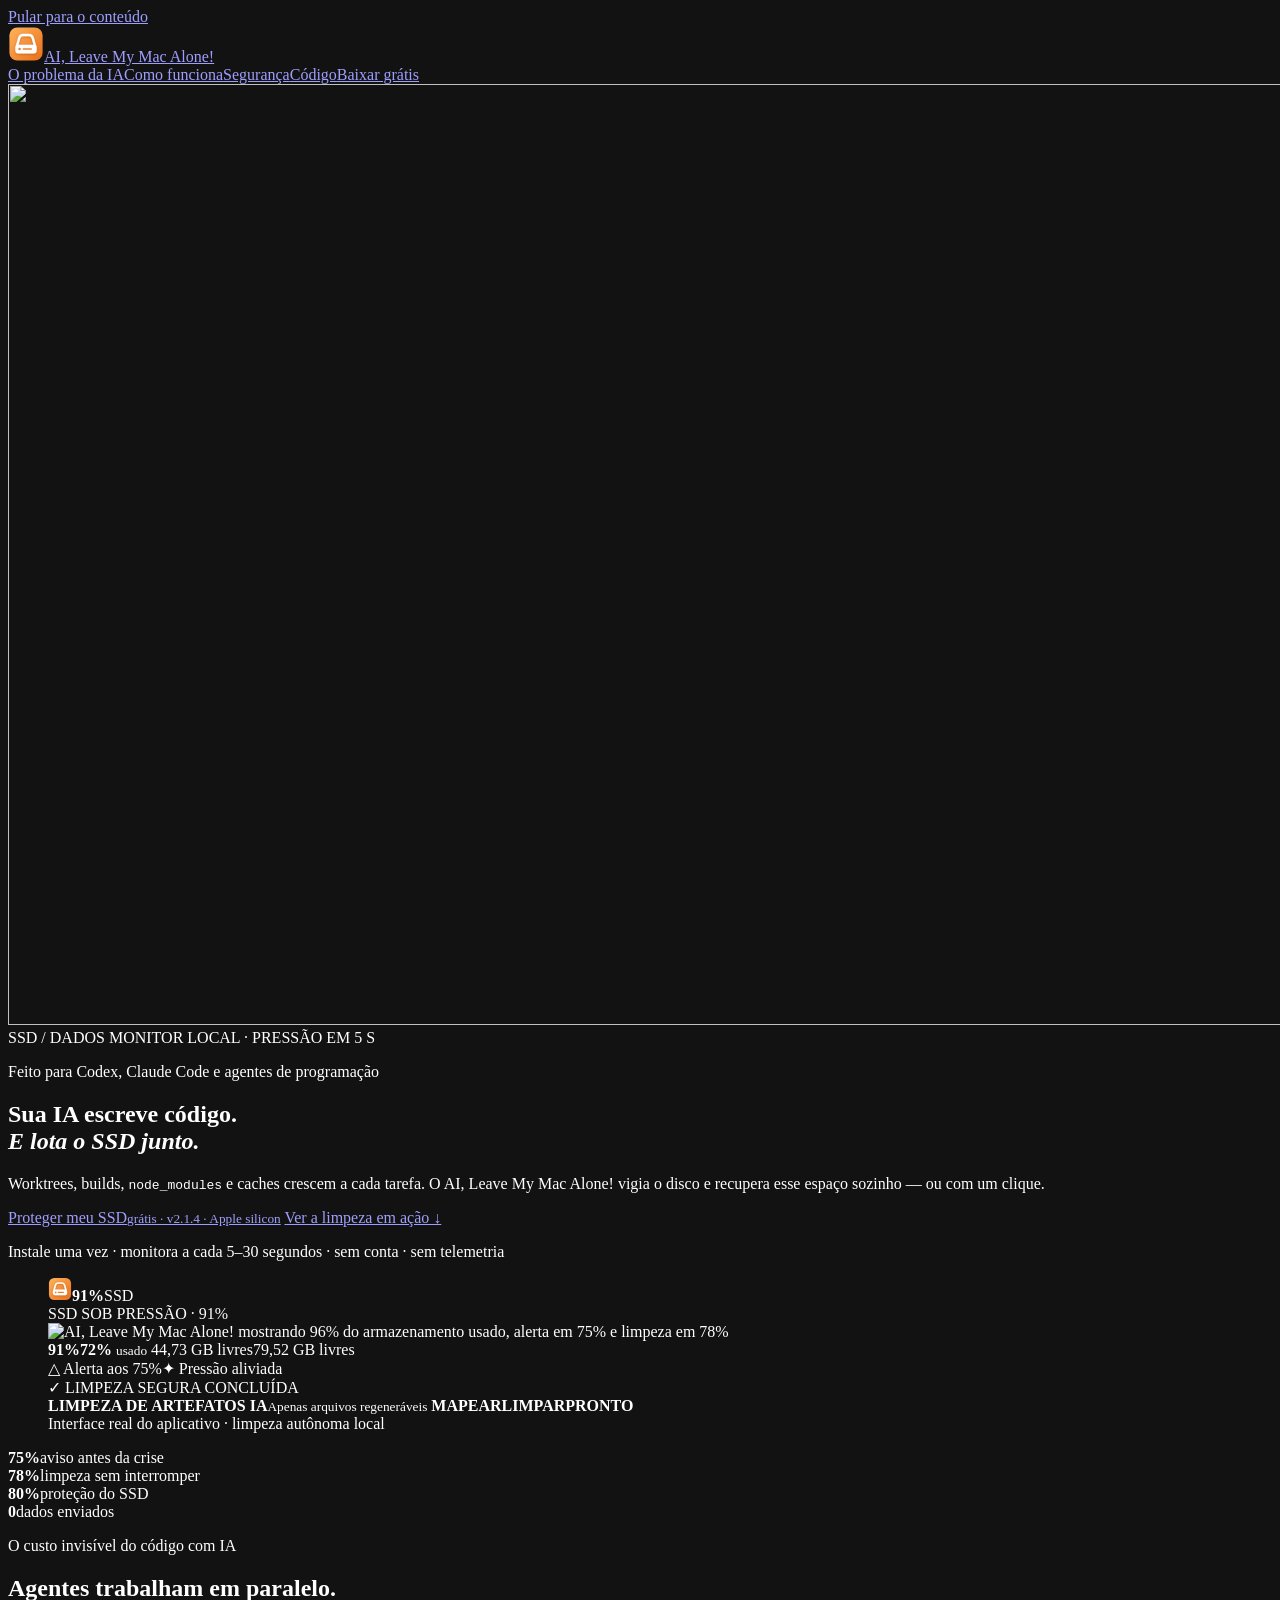
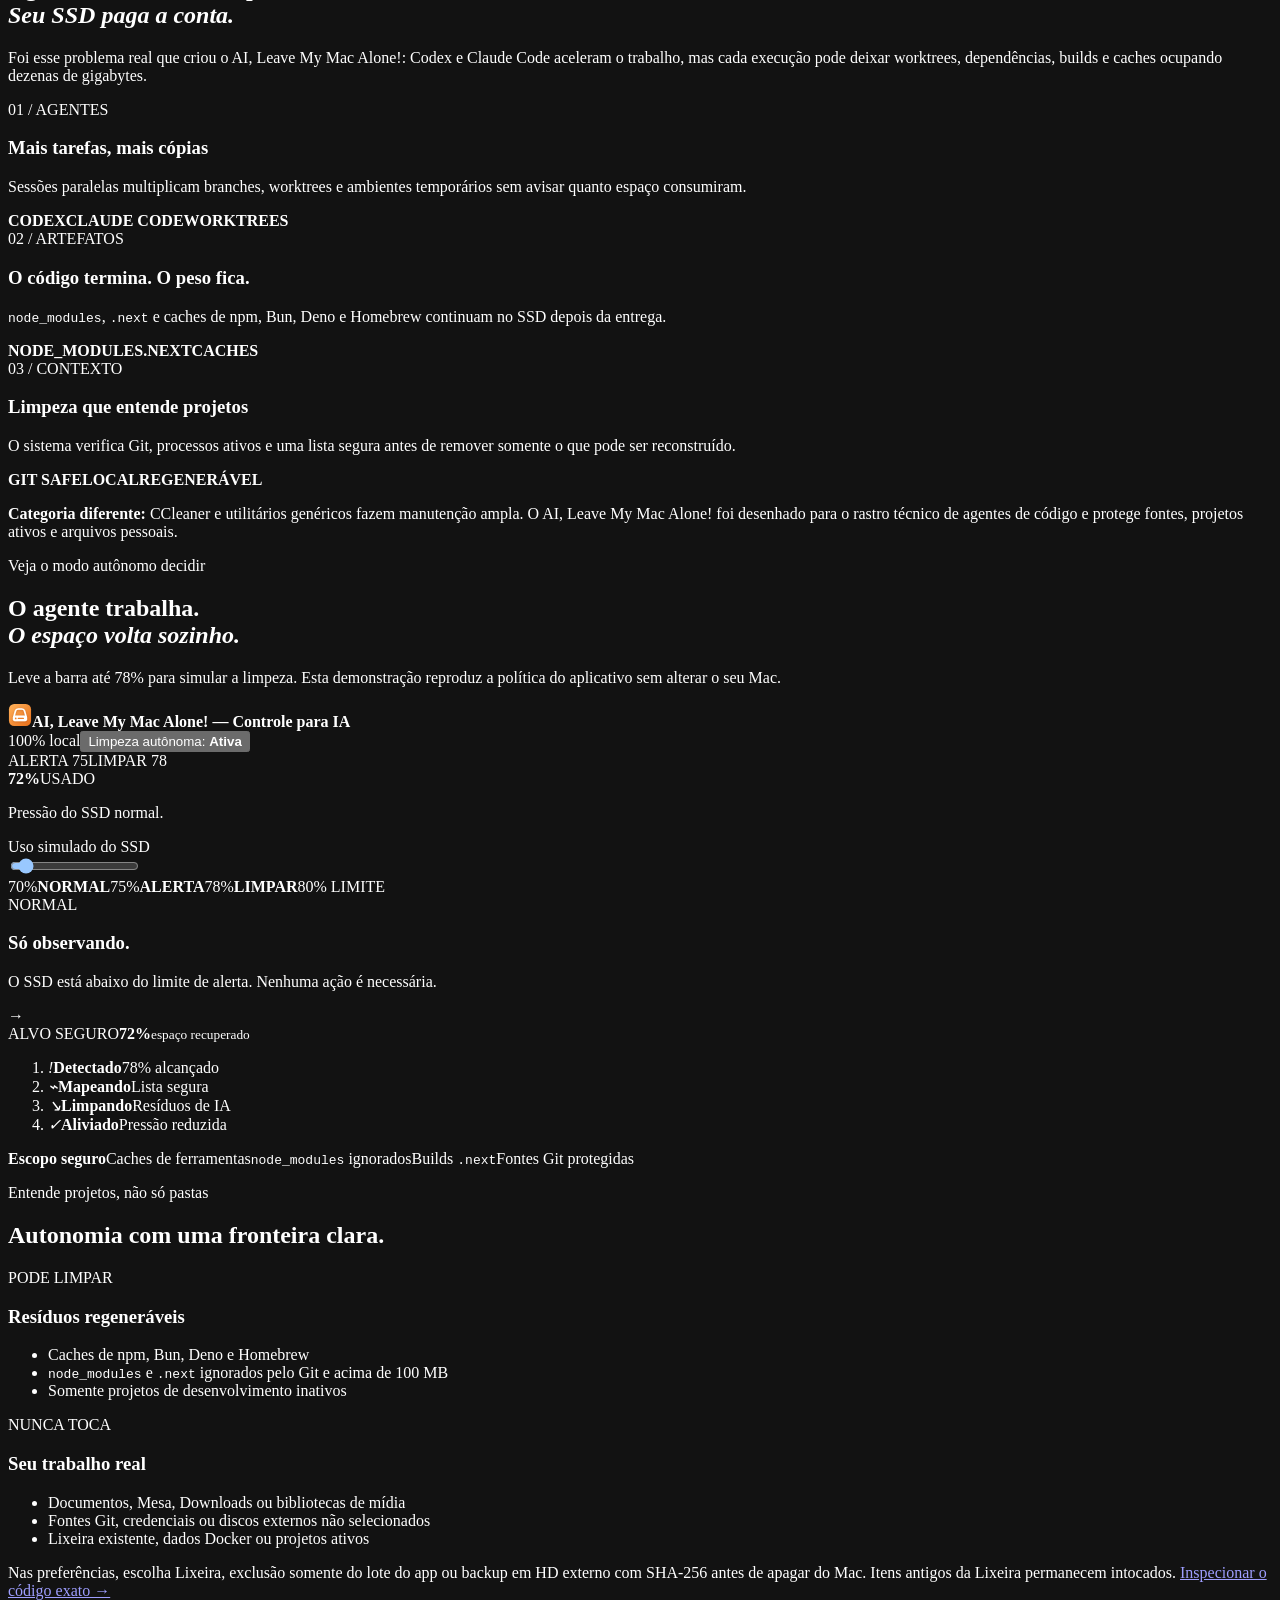
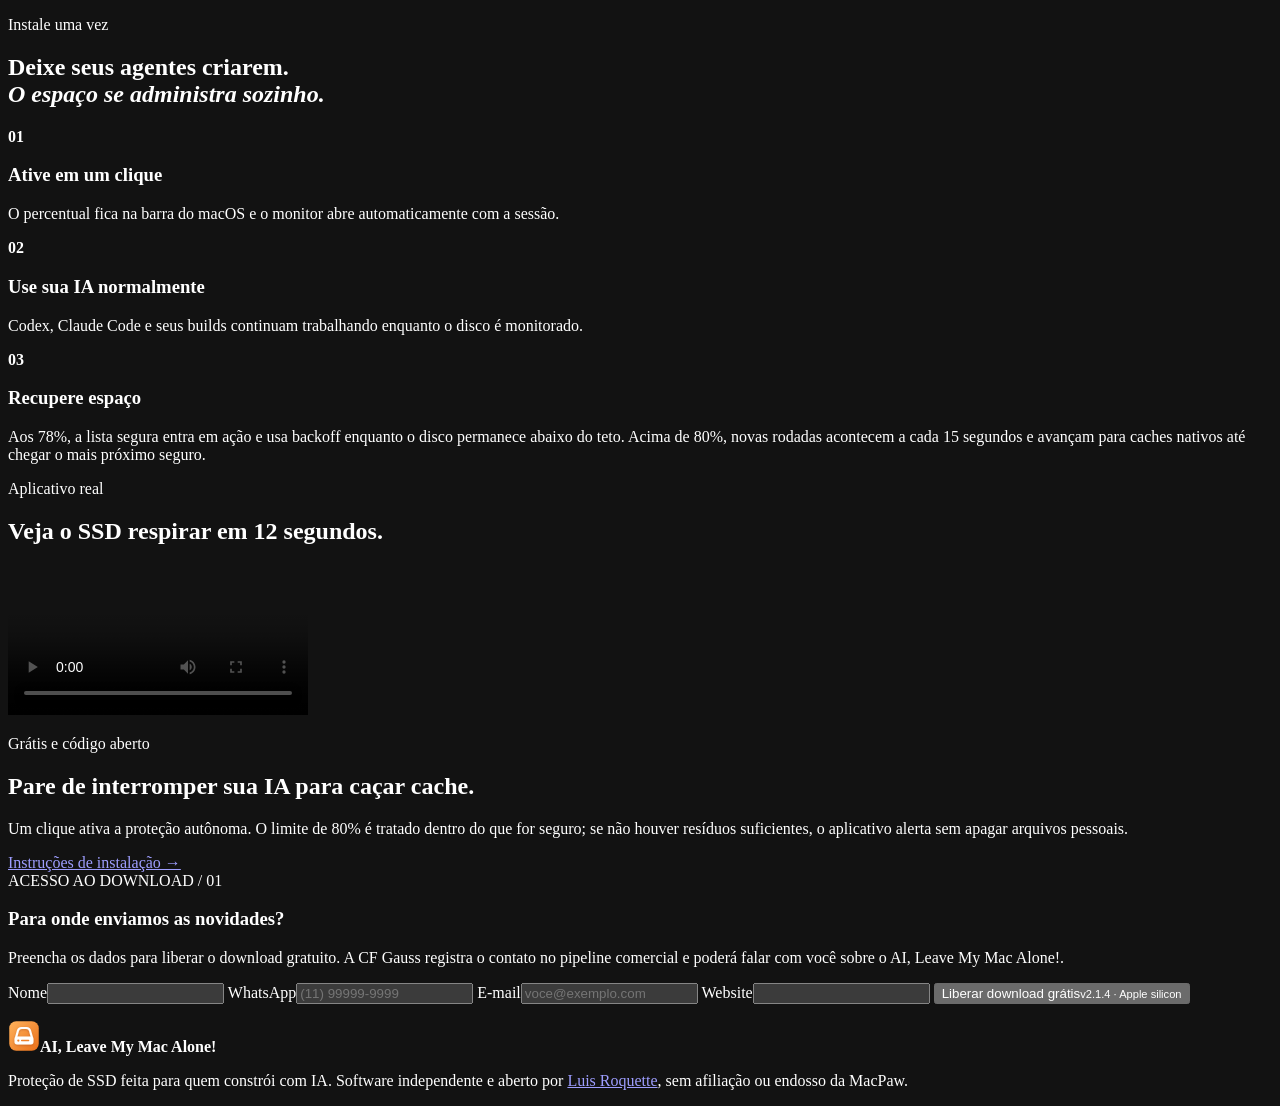
==== docs/index.html @ 2bb49360 "fix: close the storage target loop" ====
<!doctype html>
<html lang="pt-BR">
<head>
  <meta charset="utf-8">
  <meta name="viewport" content="width=device-width,initial-scale=1">
  <meta name="theme-color" content="#171411">
  <meta name="color-scheme" content="dark">
  <meta name="description" content="Proteção autônoma de SSD para quem usa Codex, Claude Code e agentes de programação. Limpa com segurança worktrees, builds e caches regeneráveis.">
  <meta property="og:type" content="website">
  <meta property="og:title" content="AI, Leave My Mac Alone! — Proteção de SSD para quem cria com IA">
  <meta property="og:description" content="Codex e Claude Code produzem código — e muitos GB de builds, worktrees e caches. O AI, Leave My Mac Alone! recupera esse espaço sozinho.">
  <meta property="og:image" content="https://luisroquette-labs.github.io/ai-leave-my-mac-alone/img/og-card.png">
  <meta property="og:url" content="https://luisroquette-labs.github.io/ai-leave-my-mac-alone/">
  <meta name="twitter:card" content="summary_large_image">
  <link rel="canonical" href="https://luisroquette-labs.github.io/ai-leave-my-mac-alone/">
  <link rel="icon" href="img/app-icon.svg" type="image/svg+xml">
  <link rel="preload" href="img/storage-hero.webp" as="image" type="image/webp" fetchpriority="high">
  <link rel="stylesheet" href="styles.css">
  <link rel="stylesheet" href="polish.css">
  <title>AI, Leave My Mac Alone! — Proteção de SSD para quem cria com IA</title>
  <script type="application/ld+json">
  {"@context":"https://schema.org","@type":"SoftwareApplication","name":"AI, Leave My Mac Alone!","operatingSystem":"macOS 14 ou posterior em Apple silicon","applicationCategory":"UtilitiesApplication","softwareVersion":"2.1.4","description":"Proteção autônoma de SSD para utilizadores de Codex, Claude Code e agentes de programação. Limpa artefatos regeneráveis com segurança.","downloadUrl":"https://luisroquette-labs.github.io/ai-leave-my-mac-alone/#download","license":"https://opensource.org/license/mit","offers":{"@type":"Offer","price":"0","priceCurrency":"USD"},"author":{"@type":"Person","name":"Luis Roquette","url":"https://github.com/luisroquette"}}
  </script>
</head>
<body>
  <div class="page-progress" aria-hidden="true"><i data-page-progress></i></div>
  <a class="skip-link" href="#main">Pular para o conteúdo</a>
  <header class="nav" data-nav>
    <a class="brand" href="#top"><img src="img/app-icon.svg" alt="" width="36" height="36"><span>AI, Leave My Mac Alone!</span></a>
    <nav aria-label="Navegação principal"><a href="#ai-workflow">O problema da IA</a><a href="#proof">Como funciona</a><a href="#safety">Segurança</a><a href="https://github.com/luisroquette-labs/ai-leave-my-mac-alone">Código</a><a class="nav-cta" href="#download" data-download-cta>Baixar grátis</a></nav>
  </header>

  <main id="main">
    <section class="hero" id="top">
      <img class="hero-art" src="img/storage-hero.webp" alt="" width="1672" height="941" fetchpriority="high" decoding="async">
      <span class="hero-coordinate coordinate-top" aria-hidden="true">SSD / DADOS</span>
      <span class="hero-coordinate coordinate-side" aria-hidden="true">MONITOR LOCAL · PRESSÃO EM 5 S</span>
      <div class="hero-copy reveal">
        <p class="eyebrow"><i></i> Feito para Codex, Claude Code e agentes de programação</p>
        <h1>Sua IA escreve código.<br><em>E lota o SSD junto.</em></h1>
        <p class="lede">Worktrees, builds, <code>node_modules</code> e caches crescem a cada tarefa. O AI, Leave My Mac Alone! vigia o disco e recupera esse espaço sozinho — ou com um clique.</p>
        <div class="actions">
          <a class="button primary" href="#download" data-download-cta><span>Proteger meu SSD</span><small>grátis · v2.1.4 · Apple silicon</small></a>
          <a class="button secondary" href="#demo">Ver a limpeza em ação ↓</a>
        </div>
        <p class="micro">Instale uma vez · monitora a cada 5–30 segundos · sem conta · sem telemetria</p>
      </div>
      <figure class="app-shot reveal">
        <div class="menu-chip" aria-hidden="true"><img src="img/app-icon.svg" alt="" width="24" height="24"><strong>91%</strong><span>SSD</span><i></i></div>
        <span class="shot-label">SSD SOB PRESSÃO · 91%</span>
        <div class="app-visual">
          <img src="img/app-popover-current.png" alt="AI, Leave My Mac Alone! mostrando 96% do armazenamento usado, alerta em 75% e limpeza em 78%" width="400" height="412" fetchpriority="high" decoding="async">
          <div class="cleaning-animation" aria-hidden="true">
            <span class="cleaning-beam"></span>
            <div class="storage-relief">
              <div class="relief-head">
                <strong class="relief-percent"><span>91%</span><span>72%</span></strong>
                <small>usado</small>
                <span class="relief-free"><span>44,73 GB livres</span><span>79,52 GB livres</span></span>
              </div>
              <div class="relief-track"><i></i></div>
              <div class="relief-signals"><span>△ Alerta aos 75%</span><span>✦ Pressão aliviada</span></div>
            </div>
            <span class="cleaning-target target-cache"></span>
            <span class="cleaning-target target-build"></span>
            <div class="cleaning-debris"><i></i><i></i><i></i><i></i><i></i><i></i></div>
            <div class="cleaning-complete">✓ <span>LIMPEZA SEGURA CONCLUÍDA</span></div>
            <div class="cleaning-status">
              <i></i>
              <span class="cleaning-copy"><b>LIMPEZA DE ARTEFATOS IA</b><small>Apenas arquivos regeneráveis</small></span>
              <strong class="cleaning-phase"><span>MAPEAR</span><span>LIMPAR</span><span>PRONTO</span></strong>
            </div>
          </div>
        </div>
        <figcaption>Interface real do aplicativo · limpeza autônoma local</figcaption>
      </figure>
    </section>

    <section class="metrics" aria-label="Limites do produto">
      <div data-code="01 / ALERTA"><strong>75%</strong><span>aviso antes da crise</span></div>
      <div data-code="02 / AUTÔNOMO"><strong>78%</strong><span>limpeza sem interromper</span></div>
      <div data-code="03 / LIMITE"><strong>80%</strong><span>proteção do SSD</span></div>
      <div data-code="04 / PRIVACIDADE"><strong>0</strong><span>dados enviados</span></div>
    </section>

    <section class="section ai-problem" id="ai-workflow">
      <div class="section-heading">
        <p class="eyebrow">O custo invisível do código com IA</p>
        <h2>Agentes trabalham em paralelo.<br><em>Seu SSD paga a conta.</em></h2>
        <p>Foi esse problema real que criou o AI, Leave My Mac Alone!: Codex e Claude Code aceleram o trabalho, mas cada execução pode deixar worktrees, dependências, builds e caches ocupando dezenas de gigabytes.</p>
      </div>
      <div class="agent-ledger" aria-label="Resíduos comuns de agentes de programação">
        <article><span>01 / AGENTES</span><h3>Mais tarefas, mais cópias</h3><p>Sessões paralelas multiplicam branches, worktrees e ambientes temporários sem avisar quanto espaço consumiram.</p><div class="agent-trace"><b>CODEX</b><b>CLAUDE CODE</b><b>WORKTREES</b></div></article>
        <article><span>02 / ARTEFATOS</span><h3>O código termina. O peso fica.</h3><p><code>node_modules</code>, <code>.next</code> e caches de npm, Bun, Deno e Homebrew continuam no SSD depois da entrega.</p><div class="agent-trace"><b>NODE_MODULES</b><b>.NEXT</b><b>CACHES</b></div></article>
        <article><span>03 / CONTEXTO</span><h3>Limpeza que entende projetos</h3><p>O sistema verifica Git, processos ativos e uma lista segura antes de remover somente o que pode ser reconstruído.</p><div class="agent-trace safe"><b>GIT SAFE</b><b>LOCAL</b><b>REGENERÁVEL</b></div></article>
      </div>
      <p class="generic-contrast"><strong>Categoria diferente:</strong> CCleaner e utilitários genéricos fazem manutenção ampla. O AI, Leave My Mac Alone! foi desenhado para o rastro técnico de agentes de código e protege fontes, projetos ativos e arquivos pessoais.</p>
    </section>

    <section class="section pressure" id="proof" data-pressure>
      <div class="section-heading">
        <p class="eyebrow">Veja o modo autônomo decidir</p>
        <h2>O agente trabalha.<br><em>O espaço volta sozinho.</em></h2>
        <p>Leve a barra até 78% para simular a limpeza. Esta demonstração reproduz a política do aplicativo sem alterar o seu Mac.</p>
      </div>
      <div class="storage-console" data-storage-console>
        <header class="console-bar">
          <span class="window-dots" aria-hidden="true"><i></i><i></i><i></i></span>
          <strong><img src="img/app-icon.svg" alt="" width="24" height="24">AI, Leave My Mac Alone! <span>— Controle para IA</span></strong>
          <div class="console-status"><span><i></i>100% local</span><button type="button" data-auto-clean aria-pressed="true">Limpeza autônoma: <b data-auto-label>Ativa</b></button></div>
        </header>
        <div class="console-grid">
          <aside class="pressure-readout">
            <div class="gauge-shell"><span class="gauge-label gauge-label-top">ALERTA 75</span><span class="gauge-label gauge-label-bottom">LIMPAR 78</span><div class="gauge"><div class="gauge-value"><strong data-percent>72%</strong><span>USADO</span></div></div></div>
            <p data-gauge-status>Pressão do SSD normal.</p>
          </aside>
          <div class="pressure-controls">
            <label for="storage">Uso simulado do SSD</label>
            <div class="threshold-control"><span class="threshold-track" aria-hidden="true"><i></i><i></i><i></i></span><input id="storage" type="range" min="70" max="99" step="0.1" value="72" aria-describedby="decision-copy"></div>
            <div class="ticks"><span>70%<b>NORMAL</b></span><span>75%<b>ALERTA</b></span><span>78%<b>LIMPAR</b></span><span>80% LIMITE</span></div>
            <div class="decision-flow">
              <div class="decision" aria-live="polite"><span data-state>NORMAL</span><h3 data-title>Só observando.</h3><p id="decision-copy" data-copy>O SSD está abaixo do limite de alerta. Nenhuma ação é necessária.</p></div>
              <span class="flow-arrow" aria-hidden="true">→</span>
              <div class="target-state"><span>ALVO SEGURO</span><strong>72%</strong><small>espaço recuperado</small></div>
            </div>
          </div>
        </div>
        <ol class="cleanup-timeline" aria-label="Progresso da limpeza">
          <li><i>!</i><strong>Detectado</strong><span>78% alcançado</span></li>
          <li><i>⌁</i><strong>Mapeando</strong><span>Lista segura</span></li>
          <li><i>↘</i><strong>Limpando</strong><span>Resíduos de IA</span></li>
          <li><i>✓</i><strong>Aliviado</strong><span>Pressão reduzida</span></li>
        </ol>
        <footer class="audit-strip"><strong>Escopo seguro</strong><span>Caches de ferramentas</span><span><code>node_modules</code> ignorados</span><span>Builds <code>.next</code></span><span>Fontes Git protegidas</span></footer>
      </div>
    </section>

    <section class="section safety" id="safety">
      <div class="section-heading"><p class="eyebrow">Entende projetos, não só pastas</p><h2>Autonomia com uma fronteira clara.</h2></div>
      <div class="safety-grid">
        <article class="may"><span>PODE LIMPAR</span><h3>Resíduos regeneráveis</h3><ul><li>Caches de npm, Bun, Deno e Homebrew</li><li><code>node_modules</code> e <code>.next</code> ignorados pelo Git e acima de 100 MB</li><li>Somente projetos de desenvolvimento inativos</li></ul></article>
        <article class="never"><span>NUNCA TOCA</span><h3>Seu trabalho real</h3><ul><li>Documentos, Mesa, Downloads ou bibliotecas de mídia</li><li>Fontes Git, credenciais ou discos externos não selecionados</li><li>Lixeira existente, dados Docker ou projetos ativos</li></ul></article>
      </div>
      <p class="safety-note">Nas preferências, escolha Lixeira, exclusão somente do lote do app ou backup em HD externo com SHA-256 antes de apagar do Mac. Itens antigos da Lixeira permanecem intocados. <a href="https://github.com/luisroquette-labs/ai-leave-my-mac-alone/blob/main/Sources/CleanMyMac/SafeCleaner.swift">Inspecionar o código exato →</a></p>
    </section>

    <section class="section steps">
      <div class="section-heading"><p class="eyebrow">Instale uma vez</p><h2>Deixe seus agentes criarem.<br><em>O espaço se administra sozinho.</em></h2></div>
        <div class="step-grid"><article><b>01</b><h3>Ative em um clique</h3><p>O percentual fica na barra do macOS e o monitor abre automaticamente com a sessão.</p></article><article><b>02</b><h3>Use sua IA normalmente</h3><p>Codex, Claude Code e seus builds continuam trabalhando enquanto o disco é monitorado.</p></article><article><b>03</b><h3>Recupere espaço</h3><p>Aos 78%, a lista segura entra em ação e usa backoff enquanto o disco permanece abaixo do teto. Acima de 80%, novas rodadas acontecem a cada 15 segundos e avançam para caches nativos até chegar o mais próximo seguro.</p></article></div>
    </section>

    <section class="section demo" id="demo">
      <div class="section-heading"><p class="eyebrow">Aplicativo real</p><h2>Veja o SSD respirar em 12 segundos.</h2></div>
      <video controls playsinline preload="metadata" poster="img/app-popover-current.png"><source src="video/clean-my-mac-demo.mp4" type="video/mp4">Seu navegador não reproduz este vídeo.</video>
    </section>

    <section class="section install" id="download">
      <div><p class="eyebrow">Grátis e código aberto</p><h2>Pare de interromper sua IA para caçar cache.</h2><p>Um clique ativa a proteção autônoma. O limite de 80% é tratado dentro do que for seguro; se não houver resíduos suficientes, o aplicativo alerta sem apagar arquivos pessoais.</p><a class="install-help" href="https://github.com/luisroquette-labs/ai-leave-my-mac-alone#install">Instruções de instalação →</a></div>
      <div class="download-gate">
        <div data-lead-form-wrap>
          <span class="gate-code">ACESSO AO DOWNLOAD / 01</span>
          <h3>Para onde enviamos as novidades?</h3>
          <p id="lead-privacy">Preencha os dados para liberar o download gratuito. A CF Gauss registra o contato no pipeline comercial e poderá falar com você sobre o AI, Leave My Mac Alone!.</p>
          <form data-lead-form aria-describedby="lead-privacy">
            <label>Nome<input name="name" autocomplete="name" minlength="2" maxlength="80" required></label>
            <label>WhatsApp<input name="whatsapp" type="tel" inputmode="tel" autocomplete="tel" minlength="10" maxlength="20" placeholder="(11) 99999-9999" required></label>
            <label>E-mail<input name="email" type="email" autocomplete="email" maxlength="120" placeholder="voce@exemplo.com" required></label>
            <label class="lead-honeypot" aria-hidden="true">Website<input name="website" tabindex="-1" autocomplete="off"></label>
            <button class="button primary" type="submit"><span>Liberar download grátis</span><small>v2.1.4 · Apple silicon</small></button>
            <p class="form-status" data-form-status role="status" aria-live="polite"></p>
          </form>
        </div>
        <div class="download-ready" data-download-ready hidden tabindex="-1">
          <span class="gate-code">ACESSO LIBERADO / 02</span>
          <h3>Seu download está pronto.</h3>
          <p>Seu contato foi registrado. O arquivo ZIP contém o aplicativo para macOS.</p>
          <a class="button primary" data-download-link href="#"><span>Baixar AI, Leave My Mac Alone!</span><small>Grátis · v2.1.4</small></a>
        </div>
      </div>
    </section>
  </main>

  <footer><div><img src="img/app-icon.svg" alt="" width="32" height="32"><strong>AI, Leave My Mac Alone!</strong></div><p>Proteção de SSD feita para quem constrói com IA. Software independente e aberto por <a href="https://github.com/luisroquette">Luis Roquette</a>, sem afiliação ou endosso da MacPaw.</p></footer>
  <script type="module" src="script.js"></script>
</body>
</html>
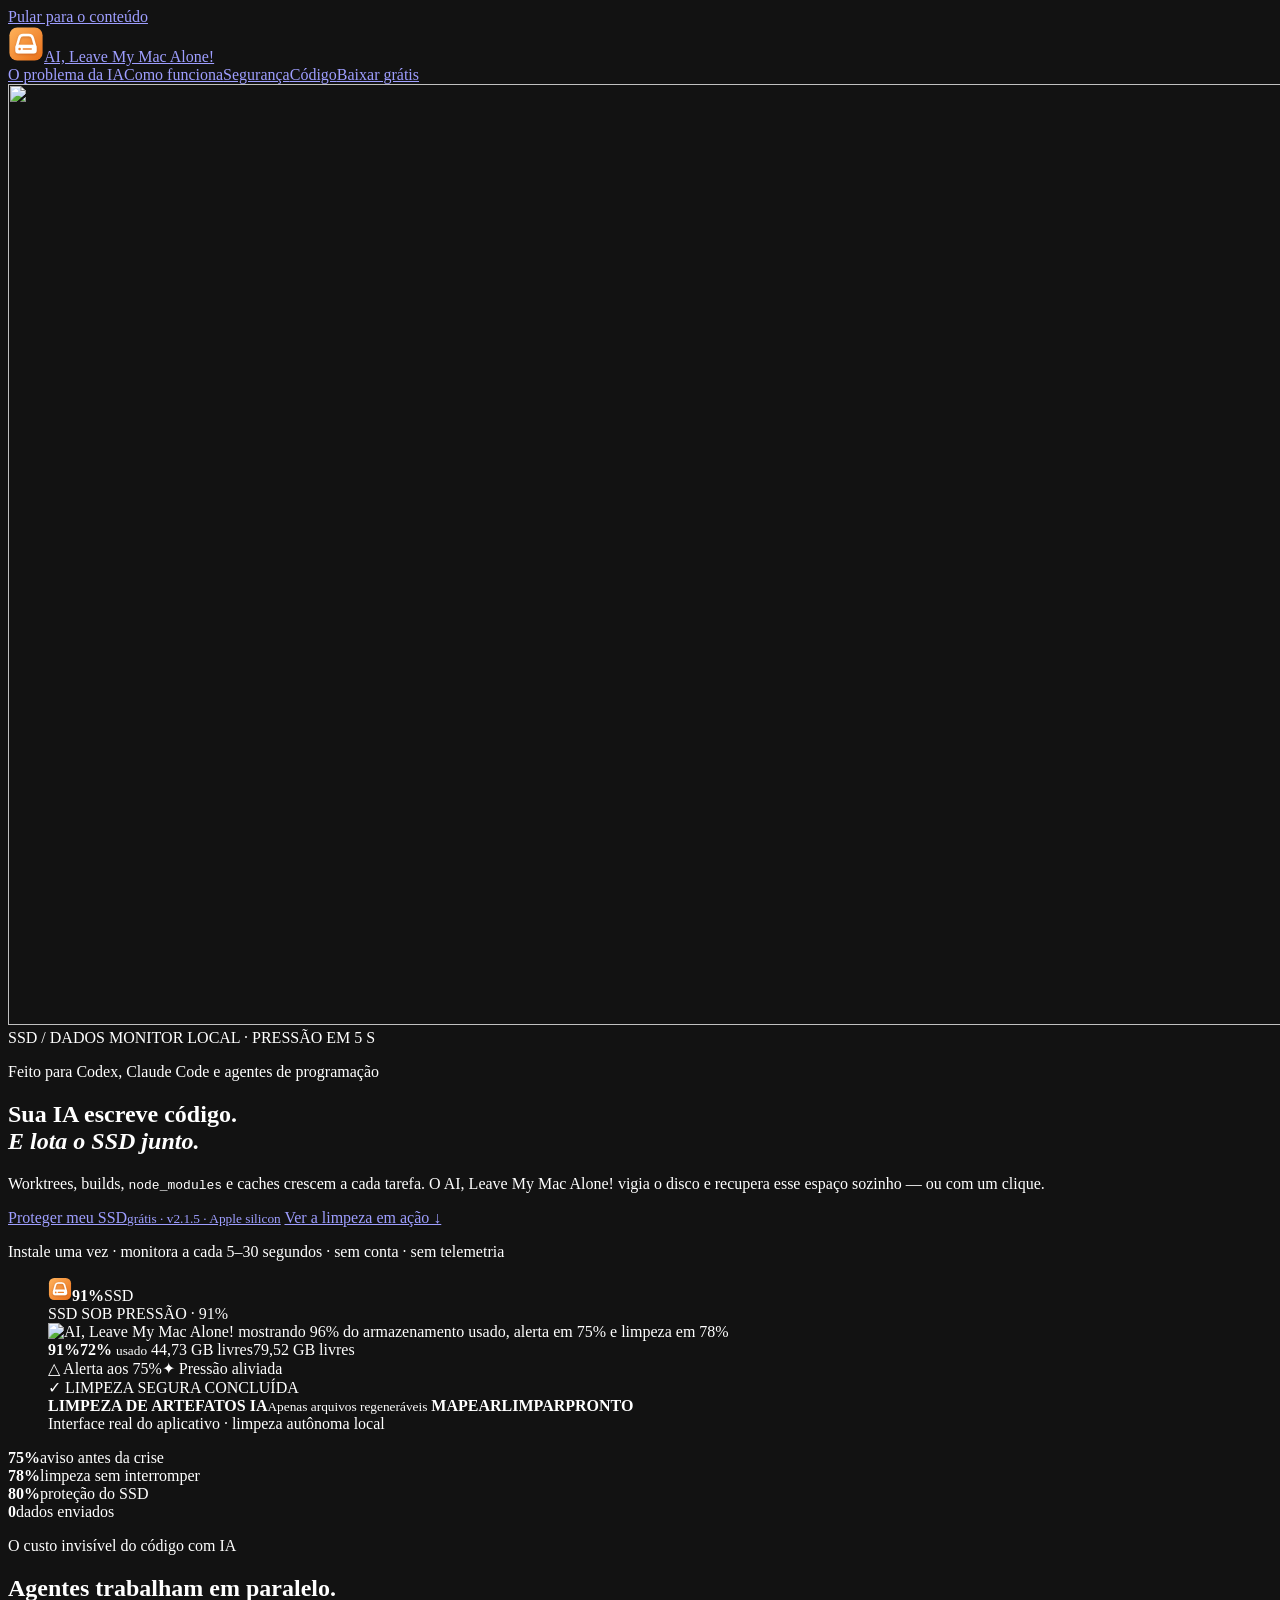
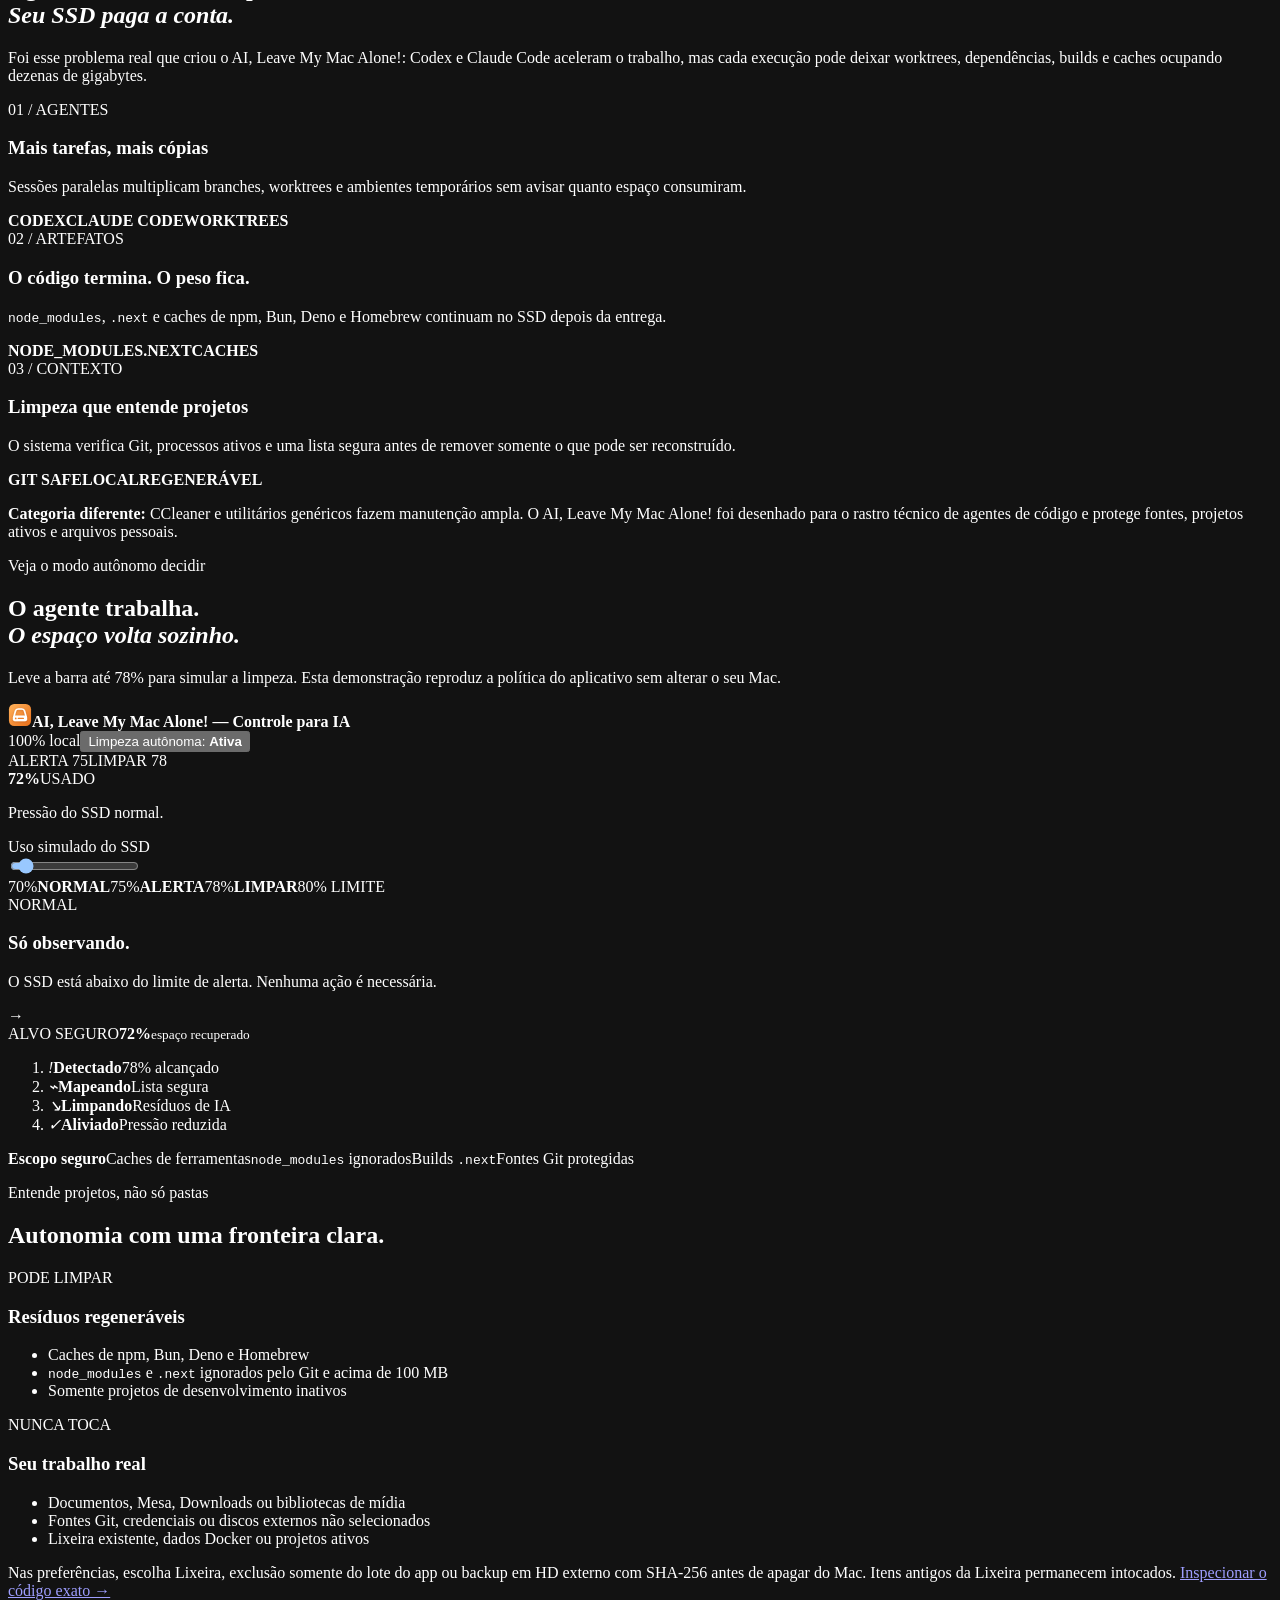
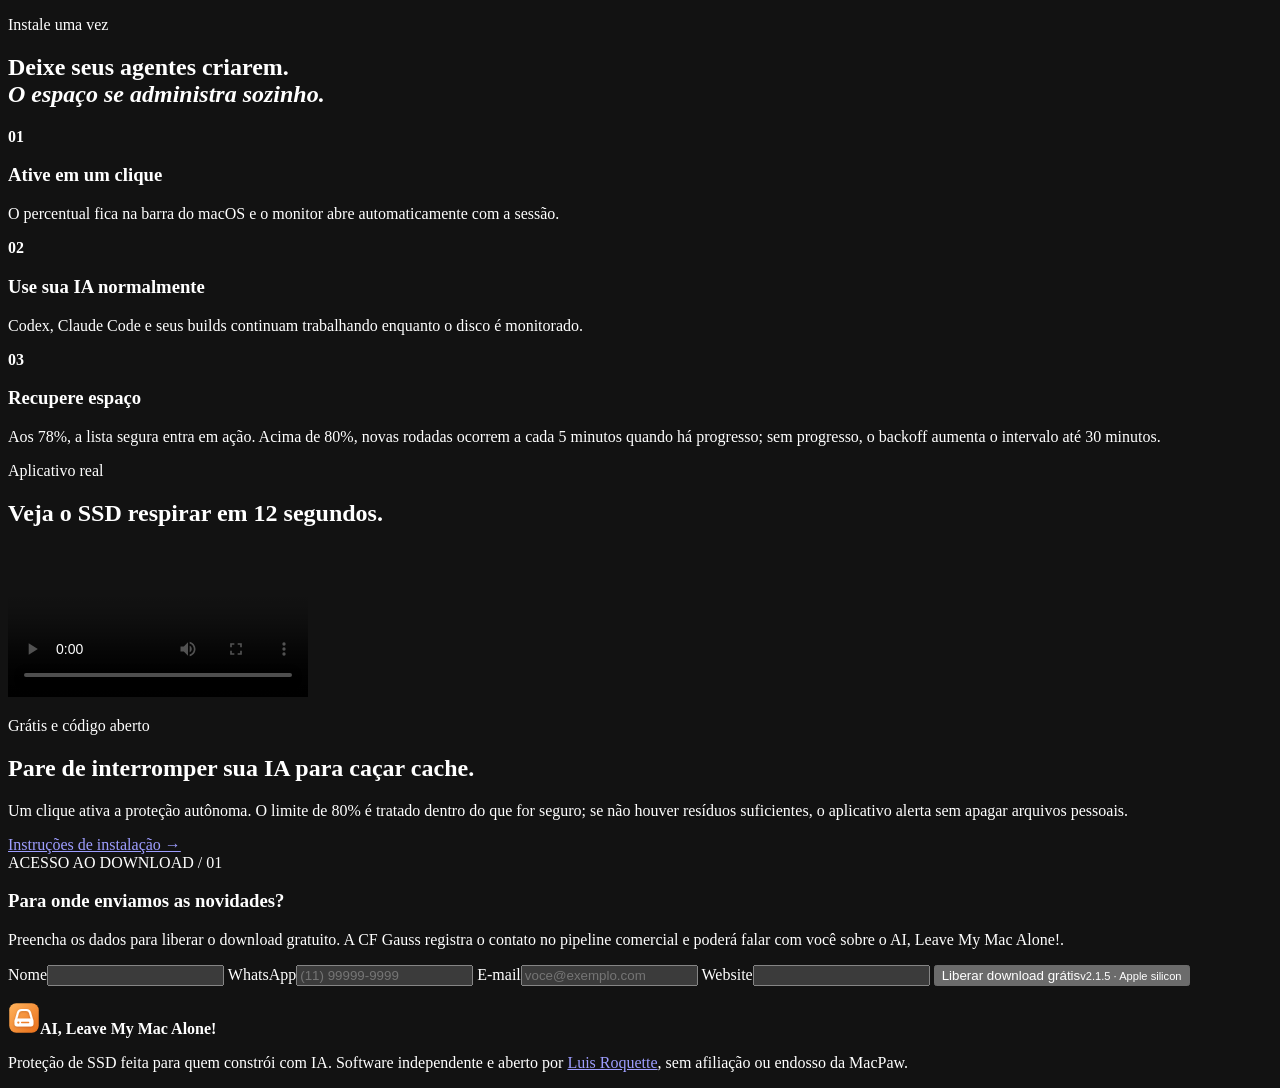
==== commit 774b5766: "fix: restore bounded SSD protection" ====
--- a/docs/index.html
+++ b/docs/index.html
@@ -19,7 +19,7 @@
   <link rel="stylesheet" href="polish.css">
   <title>AI, Leave My Mac Alone! — Proteção de SSD para quem cria com IA</title>
   <script type="application/ld+json">
-  {"@context":"https://schema.org","@type":"SoftwareApplication","name":"AI, Leave My Mac Alone!","operatingSystem":"macOS 14 ou posterior em Apple silicon","applicationCategory":"UtilitiesApplication","softwareVersion":"2.1.4","description":"Proteção autônoma de SSD para utilizadores de Codex, Claude Code e agentes de programação. Limpa artefatos regeneráveis com segurança.","downloadUrl":"https://luisroquette-labs.github.io/ai-leave-my-mac-alone/#download","license":"https://opensource.org/license/mit","offers":{"@type":"Offer","price":"0","priceCurrency":"USD"},"author":{"@type":"Person","name":"Luis Roquette","url":"https://github.com/luisroquette"}}
+  {"@context":"https://schema.org","@type":"SoftwareApplication","name":"AI, Leave My Mac Alone!","operatingSystem":"macOS 14 ou posterior em Apple silicon","applicationCategory":"UtilitiesApplication","softwareVersion":"2.1.5","description":"Proteção autônoma de SSD para utilizadores de Codex, Claude Code e agentes de programação. Limpa artefatos regeneráveis com segurança.","downloadUrl":"https://luisroquette-labs.github.io/ai-leave-my-mac-alone/#download","license":"https://opensource.org/license/mit","offers":{"@type":"Offer","price":"0","priceCurrency":"USD"},"author":{"@type":"Person","name":"Luis Roquette","url":"https://github.com/luisroquette"}}
   </script>
 </head>
 <body>
@@ -40,7 +40,7 @@
         <h1>Sua IA escreve código.<br><em>E lota o SSD junto.</em></h1>
         <p class="lede">Worktrees, builds, <code>node_modules</code> e caches crescem a cada tarefa. O AI, Leave My Mac Alone! vigia o disco e recupera esse espaço sozinho — ou com um clique.</p>
         <div class="actions">
-          <a class="button primary" href="#download" data-download-cta><span>Proteger meu SSD</span><small>grátis · v2.1.4 · Apple silicon</small></a>
+          <a class="button primary" href="#download" data-download-cta><span>Proteger meu SSD</span><small>grátis · v2.1.5 · Apple silicon</small></a>
           <a class="button secondary" href="#demo">Ver a limpeza em ação ↓</a>
         </div>
         <p class="micro">Instale uma vez · monitora a cada 5–30 segundos · sem conta · sem telemetria</p>
@@ -146,7 +146,7 @@
 
     <section class="section steps">
       <div class="section-heading"><p class="eyebrow">Instale uma vez</p><h2>Deixe seus agentes criarem.<br><em>O espaço se administra sozinho.</em></h2></div>
-        <div class="step-grid"><article><b>01</b><h3>Ative em um clique</h3><p>O percentual fica na barra do macOS e o monitor abre automaticamente com a sessão.</p></article><article><b>02</b><h3>Use sua IA normalmente</h3><p>Codex, Claude Code e seus builds continuam trabalhando enquanto o disco é monitorado.</p></article><article><b>03</b><h3>Recupere espaço</h3><p>Aos 78%, a lista segura entra em ação e usa backoff enquanto o disco permanece abaixo do teto. Acima de 80%, novas rodadas acontecem a cada 15 segundos e avançam para caches nativos até chegar o mais próximo seguro.</p></article></div>
+        <div class="step-grid"><article><b>01</b><h3>Ative em um clique</h3><p>O percentual fica na barra do macOS e o monitor abre automaticamente com a sessão.</p></article><article><b>02</b><h3>Use sua IA normalmente</h3><p>Codex, Claude Code e seus builds continuam trabalhando enquanto o disco é monitorado.</p></article><article><b>03</b><h3>Recupere espaço</h3><p>Aos 78%, a lista segura entra em ação. Acima de 80%, novas rodadas ocorrem a cada 5 minutos quando há progresso; sem progresso, o backoff aumenta o intervalo até 30 minutos.</p></article></div>
     </section>
 
     <section class="section demo" id="demo">
@@ -166,7 +166,7 @@
             <label>WhatsApp<input name="whatsapp" type="tel" inputmode="tel" autocomplete="tel" minlength="10" maxlength="20" placeholder="(11) 99999-9999" required></label>
             <label>E-mail<input name="email" type="email" autocomplete="email" maxlength="120" placeholder="voce@exemplo.com" required></label>
             <label class="lead-honeypot" aria-hidden="true">Website<input name="website" tabindex="-1" autocomplete="off"></label>
-            <button class="button primary" type="submit"><span>Liberar download grátis</span><small>v2.1.4 · Apple silicon</small></button>
+            <button class="button primary" type="submit"><span>Liberar download grátis</span><small>v2.1.5 · Apple silicon</small></button>
             <p class="form-status" data-form-status role="status" aria-live="polite"></p>
           </form>
         </div>
@@ -174,7 +174,7 @@
           <span class="gate-code">ACESSO LIBERADO / 02</span>
           <h3>Seu download está pronto.</h3>
           <p>Seu contato foi registrado. O arquivo ZIP contém o aplicativo para macOS.</p>
-          <a class="button primary" data-download-link href="#"><span>Baixar AI, Leave My Mac Alone!</span><small>Grátis · v2.1.4</small></a>
+          <a class="button primary" data-download-link href="#"><span>Baixar AI, Leave My Mac Alone!</span><small>Grátis · v2.1.5</small></a>
         </div>
       </div>
     </section>
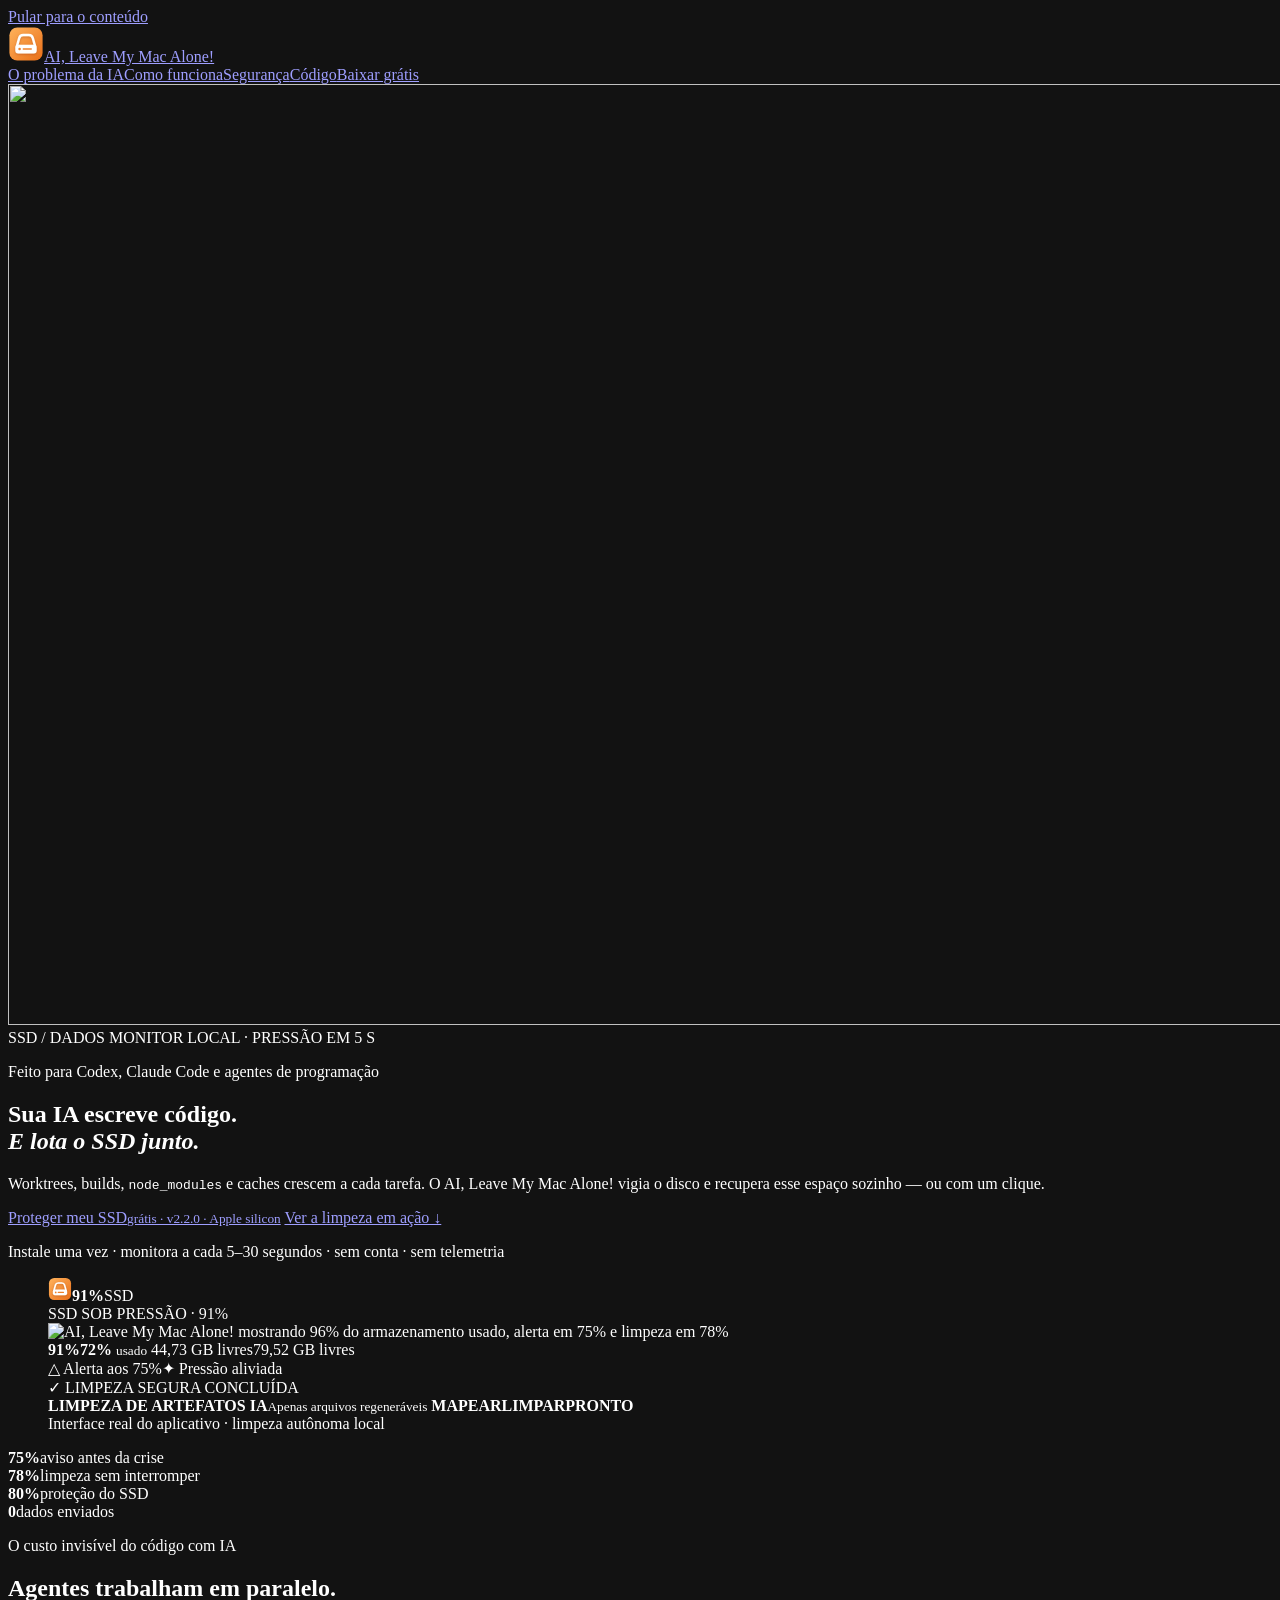
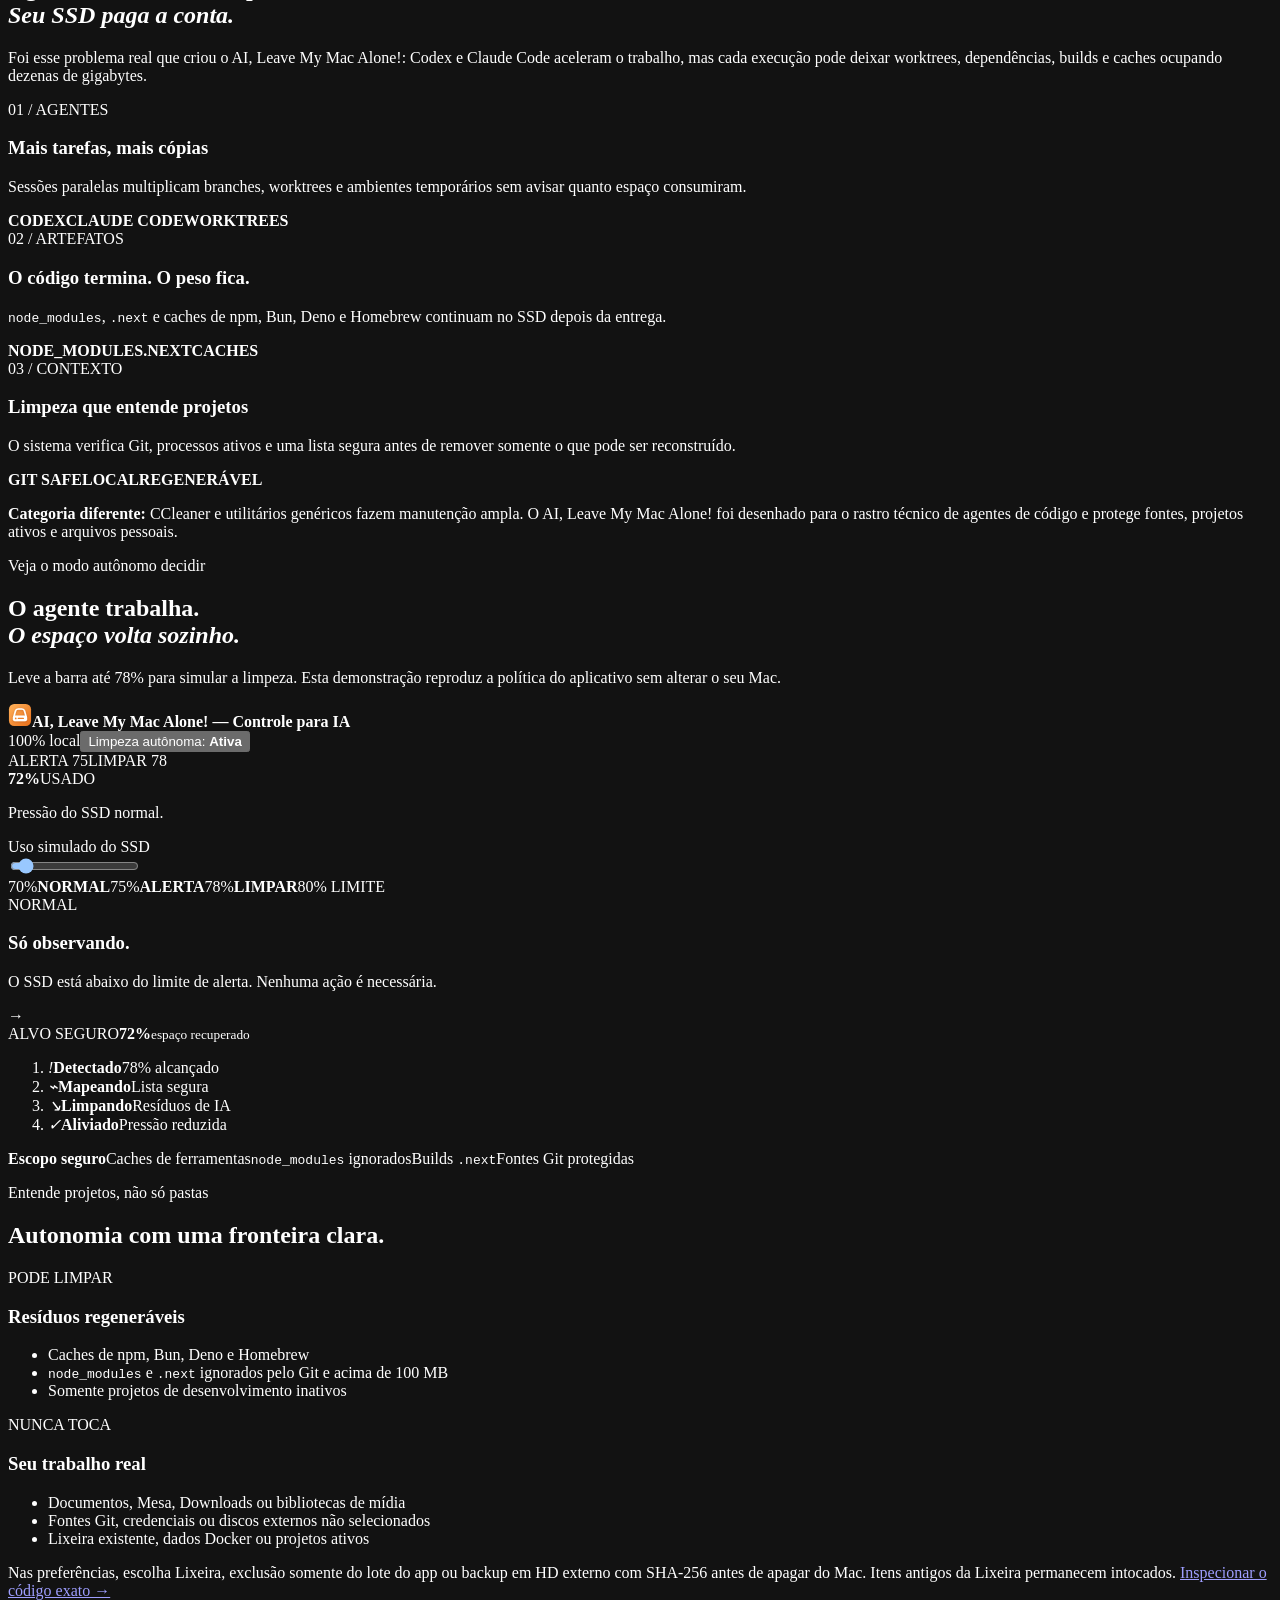
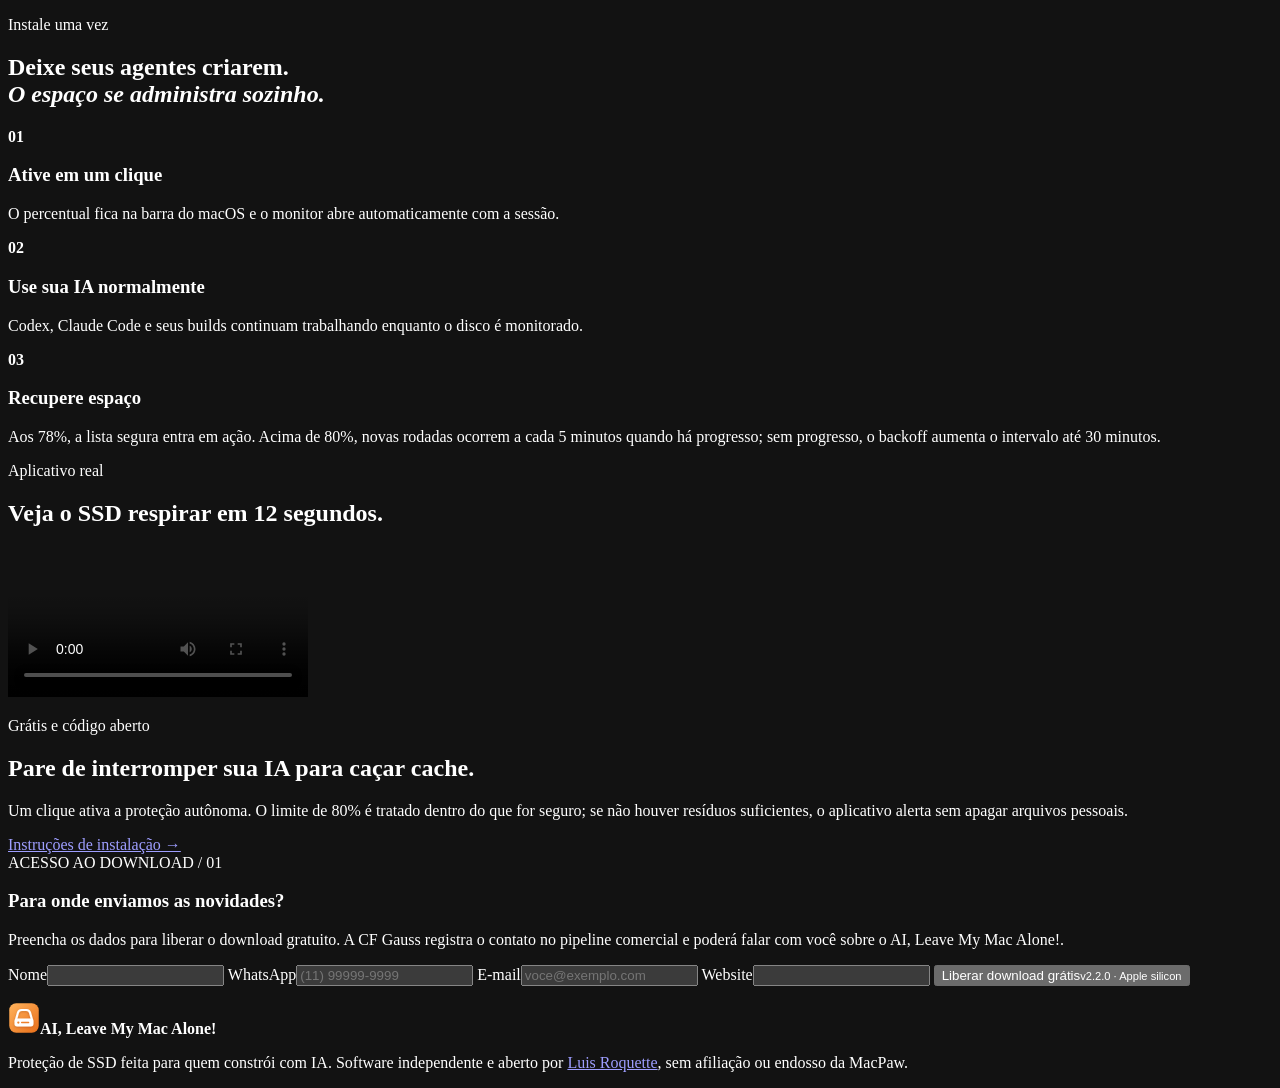
==== commit 872bfcd4: "chore: version Chrome memory relief as 2.2.0" ====
--- a/docs/index.html
+++ b/docs/index.html
@@ -19,7 +19,7 @@
   <link rel="stylesheet" href="polish.css">
   <title>AI, Leave My Mac Alone! — Proteção de SSD para quem cria com IA</title>
   <script type="application/ld+json">
-  {"@context":"https://schema.org","@type":"SoftwareApplication","name":"AI, Leave My Mac Alone!","operatingSystem":"macOS 14 ou posterior em Apple silicon","applicationCategory":"UtilitiesApplication","softwareVersion":"2.1.5","description":"Proteção autônoma de SSD para utilizadores de Codex, Claude Code e agentes de programação. Limpa artefatos regeneráveis com segurança.","downloadUrl":"https://luisroquette-labs.github.io/ai-leave-my-mac-alone/#download","license":"https://opensource.org/license/mit","offers":{"@type":"Offer","price":"0","priceCurrency":"USD"},"author":{"@type":"Person","name":"Luis Roquette","url":"https://github.com/luisroquette"}}
+  {"@context":"https://schema.org","@type":"SoftwareApplication","name":"AI, Leave My Mac Alone!","operatingSystem":"macOS 14 ou posterior em Apple silicon","applicationCategory":"UtilitiesApplication","softwareVersion":"2.2.0","description":"Proteção autônoma de SSD para utilizadores de Codex, Claude Code e agentes de programação. Limpa artefatos regeneráveis com segurança.","downloadUrl":"https://luisroquette-labs.github.io/ai-leave-my-mac-alone/#download","license":"https://opensource.org/license/mit","offers":{"@type":"Offer","price":"0","priceCurrency":"USD"},"author":{"@type":"Person","name":"Luis Roquette","url":"https://github.com/luisroquette"}}
   </script>
 </head>
 <body>
@@ -40,7 +40,7 @@
         <h1>Sua IA escreve código.<br><em>E lota o SSD junto.</em></h1>
         <p class="lede">Worktrees, builds, <code>node_modules</code> e caches crescem a cada tarefa. O AI, Leave My Mac Alone! vigia o disco e recupera esse espaço sozinho — ou com um clique.</p>
         <div class="actions">
-          <a class="button primary" href="#download" data-download-cta><span>Proteger meu SSD</span><small>grátis · v2.1.5 · Apple silicon</small></a>
+          <a class="button primary" href="#download" data-download-cta><span>Proteger meu SSD</span><small>grátis · v2.2.0 · Apple silicon</small></a>
           <a class="button secondary" href="#demo">Ver a limpeza em ação ↓</a>
         </div>
         <p class="micro">Instale uma vez · monitora a cada 5–30 segundos · sem conta · sem telemetria</p>
@@ -166,7 +166,7 @@
             <label>WhatsApp<input name="whatsapp" type="tel" inputmode="tel" autocomplete="tel" minlength="10" maxlength="20" placeholder="(11) 99999-9999" required></label>
             <label>E-mail<input name="email" type="email" autocomplete="email" maxlength="120" placeholder="voce@exemplo.com" required></label>
             <label class="lead-honeypot" aria-hidden="true">Website<input name="website" tabindex="-1" autocomplete="off"></label>
-            <button class="button primary" type="submit"><span>Liberar download grátis</span><small>v2.1.5 · Apple silicon</small></button>
+            <button class="button primary" type="submit"><span>Liberar download grátis</span><small>v2.2.0 · Apple silicon</small></button>
             <p class="form-status" data-form-status role="status" aria-live="polite"></p>
           </form>
         </div>
@@ -174,7 +174,7 @@
           <span class="gate-code">ACESSO LIBERADO / 02</span>
           <h3>Seu download está pronto.</h3>
           <p>Seu contato foi registrado. O arquivo ZIP contém o aplicativo para macOS.</p>
-          <a class="button primary" data-download-link href="#"><span>Baixar AI, Leave My Mac Alone!</span><small>Grátis · v2.1.5</small></a>
+          <a class="button primary" data-download-link href="#"><span>Baixar AI, Leave My Mac Alone!</span><small>Grátis · v2.2.0</small></a>
         </div>
       </div>
     </section>
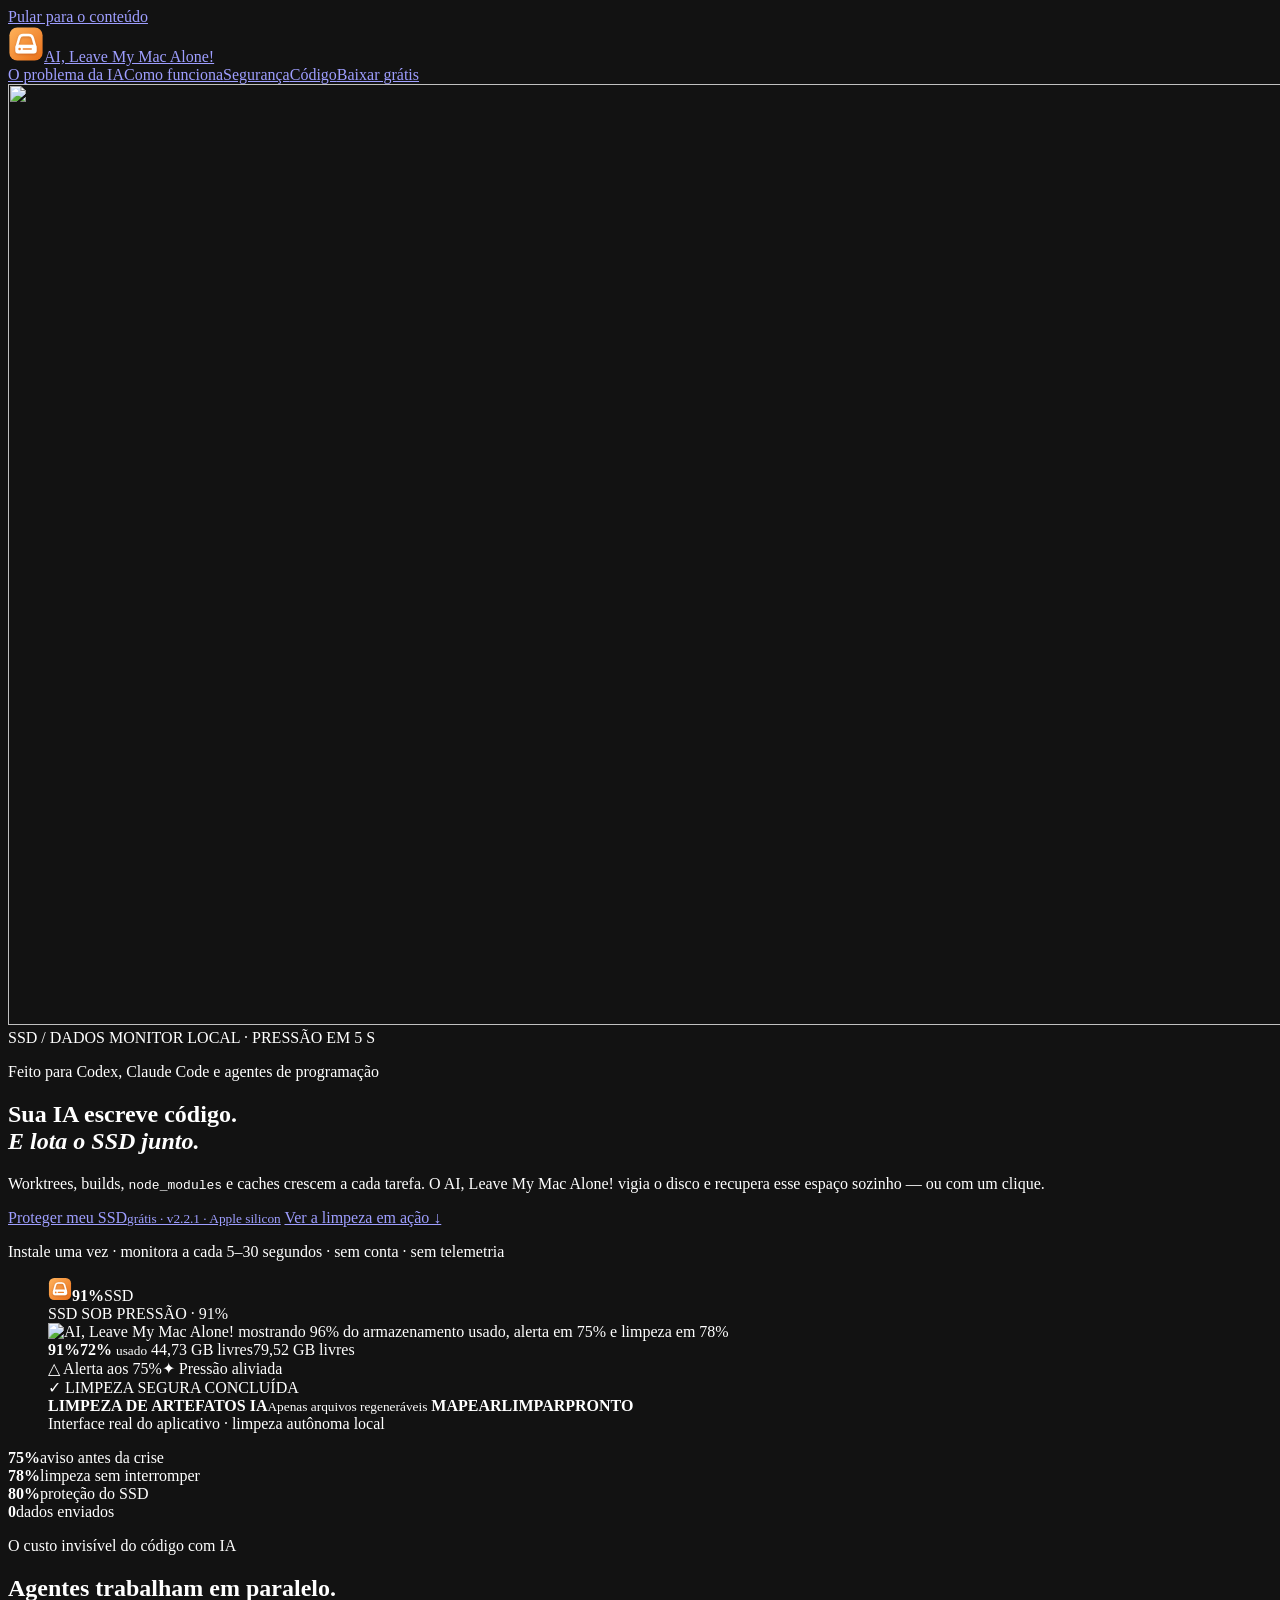
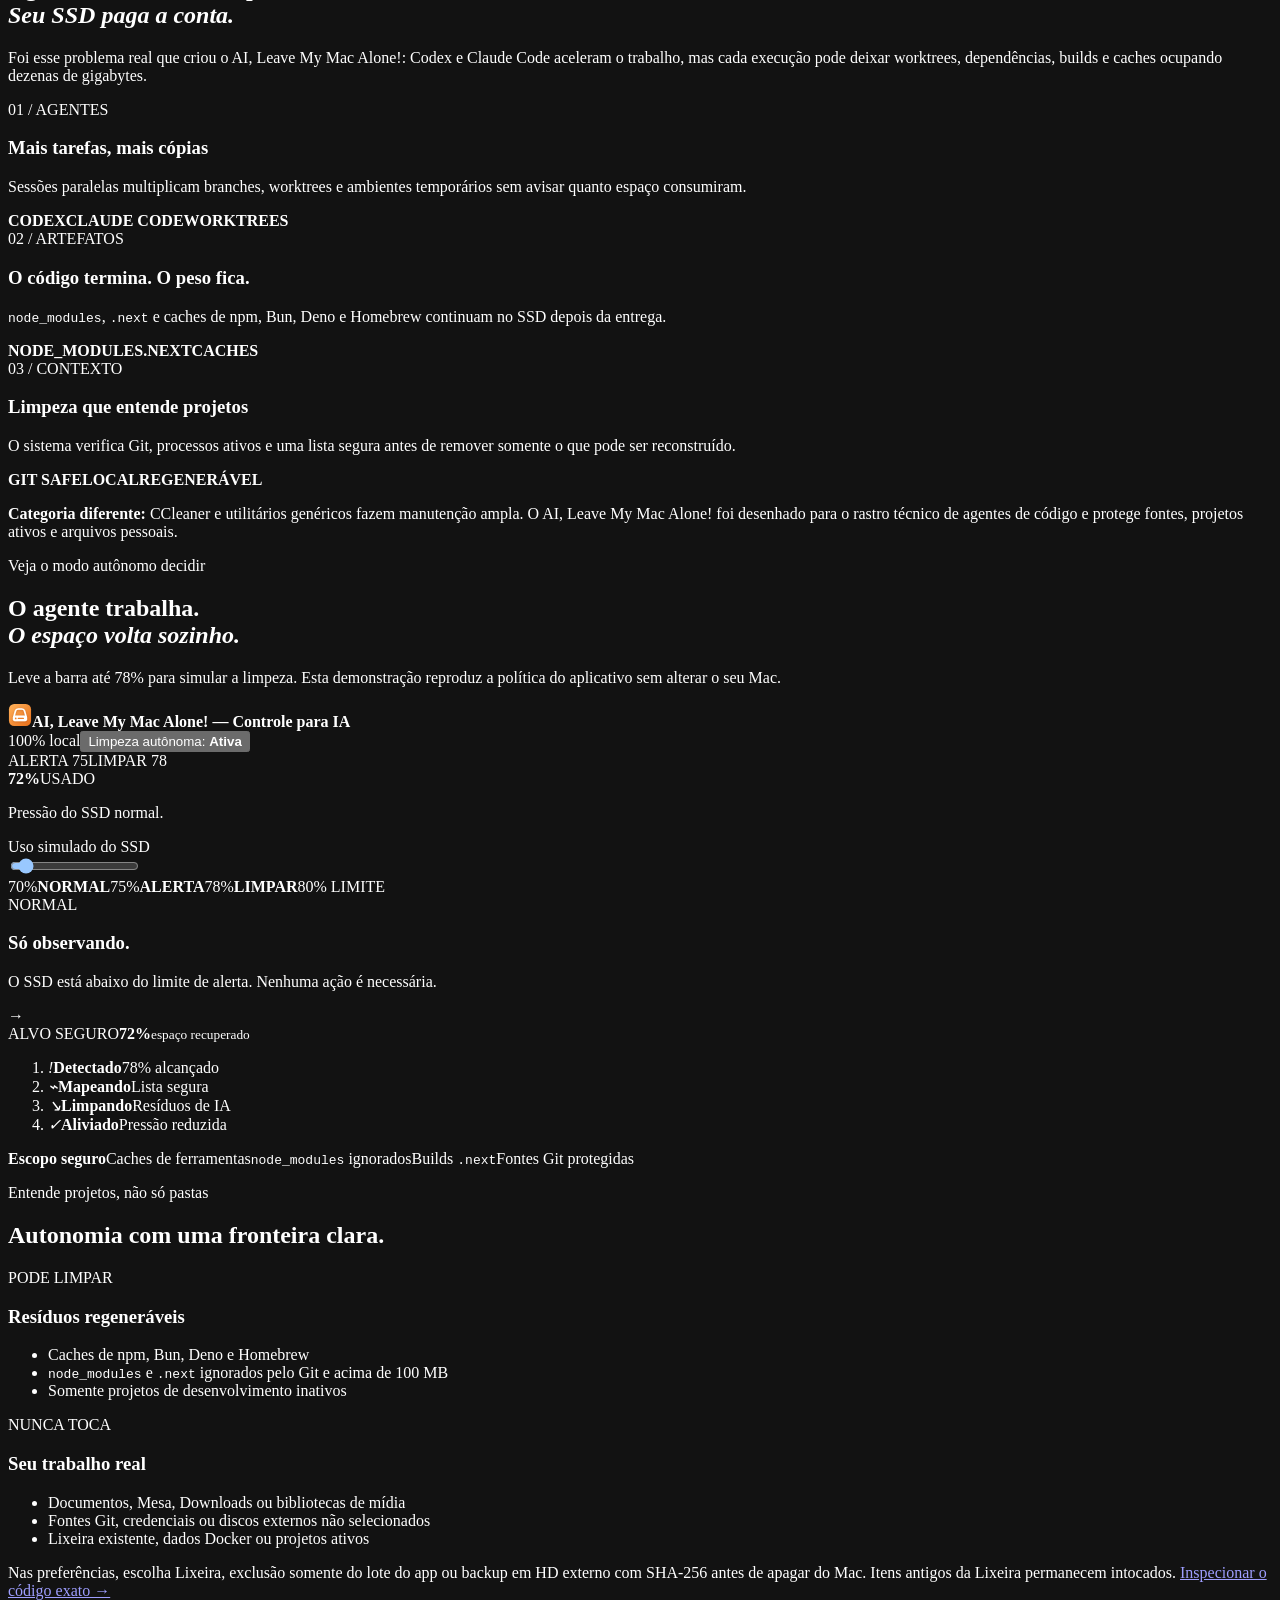
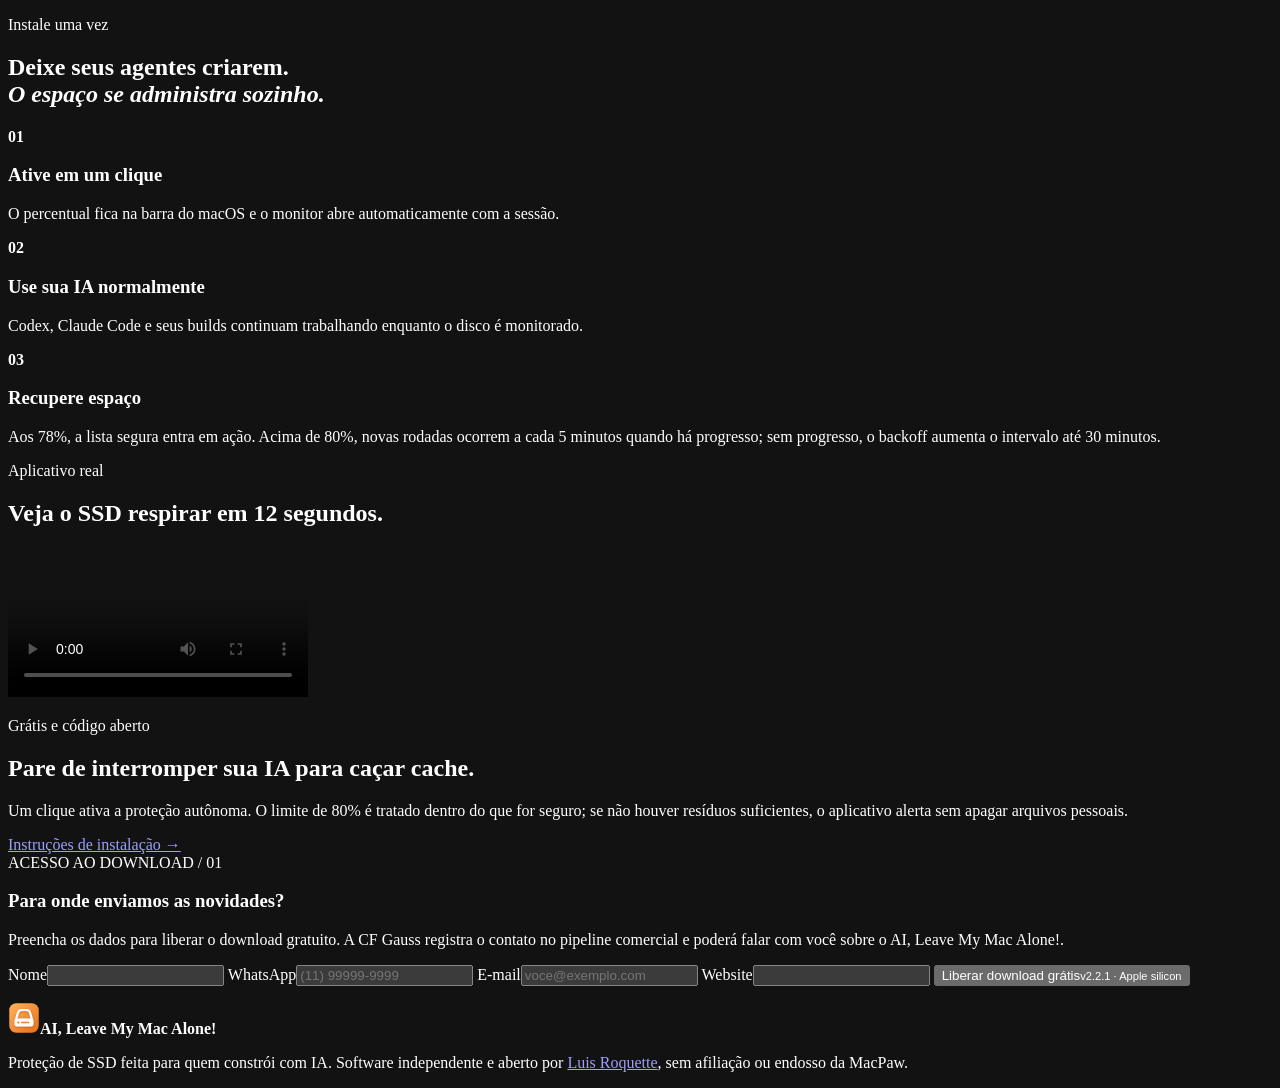
==== commit 9662f1b6: "fix: surface unresolved storage pressure" ====
--- a/docs/index.html
+++ b/docs/index.html
@@ -19,7 +19,7 @@
   <link rel="stylesheet" href="polish.css">
   <title>AI, Leave My Mac Alone! — Proteção de SSD para quem cria com IA</title>
   <script type="application/ld+json">
-  {"@context":"https://schema.org","@type":"SoftwareApplication","name":"AI, Leave My Mac Alone!","operatingSystem":"macOS 14 ou posterior em Apple silicon","applicationCategory":"UtilitiesApplication","softwareVersion":"2.2.0","description":"Proteção autônoma de SSD para utilizadores de Codex, Claude Code e agentes de programação. Limpa artefatos regeneráveis com segurança.","downloadUrl":"https://luisroquette-labs.github.io/ai-leave-my-mac-alone/#download","license":"https://opensource.org/license/mit","offers":{"@type":"Offer","price":"0","priceCurrency":"USD"},"author":{"@type":"Person","name":"Luis Roquette","url":"https://github.com/luisroquette"}}
+  {"@context":"https://schema.org","@type":"SoftwareApplication","name":"AI, Leave My Mac Alone!","operatingSystem":"macOS 14 ou posterior em Apple silicon","applicationCategory":"UtilitiesApplication","softwareVersion":"2.2.1","description":"Proteção autônoma de SSD para utilizadores de Codex, Claude Code e agentes de programação. Limpa artefatos regeneráveis com segurança.","downloadUrl":"https://luisroquette-labs.github.io/ai-leave-my-mac-alone/#download","license":"https://opensource.org/license/mit","offers":{"@type":"Offer","price":"0","priceCurrency":"USD"},"author":{"@type":"Person","name":"Luis Roquette","url":"https://github.com/luisroquette"}}
   </script>
 </head>
 <body>
@@ -40,7 +40,7 @@
         <h1>Sua IA escreve código.<br><em>E lota o SSD junto.</em></h1>
         <p class="lede">Worktrees, builds, <code>node_modules</code> e caches crescem a cada tarefa. O AI, Leave My Mac Alone! vigia o disco e recupera esse espaço sozinho — ou com um clique.</p>
         <div class="actions">
-          <a class="button primary" href="#download" data-download-cta><span>Proteger meu SSD</span><small>grátis · v2.2.0 · Apple silicon</small></a>
+          <a class="button primary" href="#download" data-download-cta><span>Proteger meu SSD</span><small>grátis · v2.2.1 · Apple silicon</small></a>
           <a class="button secondary" href="#demo">Ver a limpeza em ação ↓</a>
         </div>
         <p class="micro">Instale uma vez · monitora a cada 5–30 segundos · sem conta · sem telemetria</p>
@@ -166,7 +166,7 @@
             <label>WhatsApp<input name="whatsapp" type="tel" inputmode="tel" autocomplete="tel" minlength="10" maxlength="20" placeholder="(11) 99999-9999" required></label>
             <label>E-mail<input name="email" type="email" autocomplete="email" maxlength="120" placeholder="voce@exemplo.com" required></label>
             <label class="lead-honeypot" aria-hidden="true">Website<input name="website" tabindex="-1" autocomplete="off"></label>
-            <button class="button primary" type="submit"><span>Liberar download grátis</span><small>v2.2.0 · Apple silicon</small></button>
+            <button class="button primary" type="submit"><span>Liberar download grátis</span><small>v2.2.1 · Apple silicon</small></button>
             <p class="form-status" data-form-status role="status" aria-live="polite"></p>
           </form>
         </div>
@@ -174,7 +174,7 @@
           <span class="gate-code">ACESSO LIBERADO / 02</span>
           <h3>Seu download está pronto.</h3>
           <p>Seu contato foi registrado. O arquivo ZIP contém o aplicativo para macOS.</p>
-          <a class="button primary" data-download-link href="#"><span>Baixar AI, Leave My Mac Alone!</span><small>Grátis · v2.2.0</small></a>
+          <a class="button primary" data-download-link href="#"><span>Baixar AI, Leave My Mac Alone!</span><small>Grátis · v2.2.1</small></a>
         </div>
       </div>
     </section>
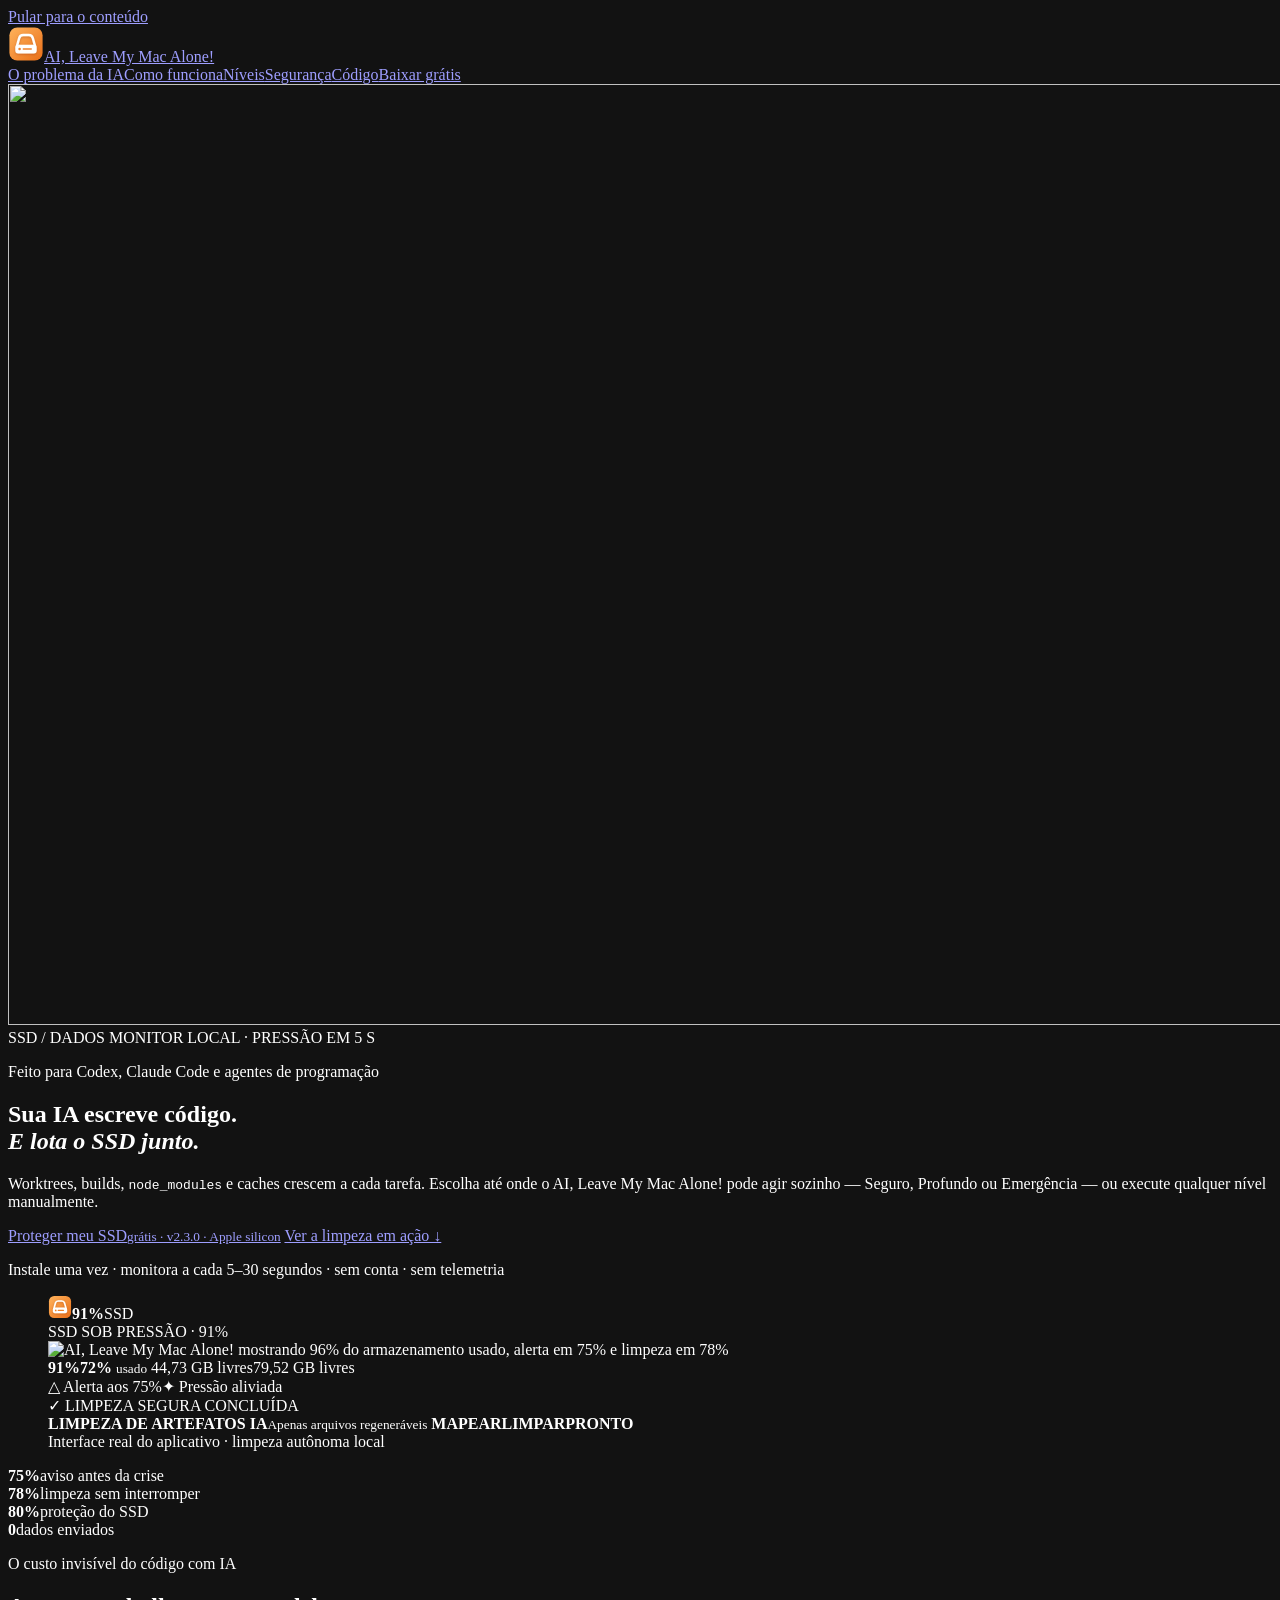
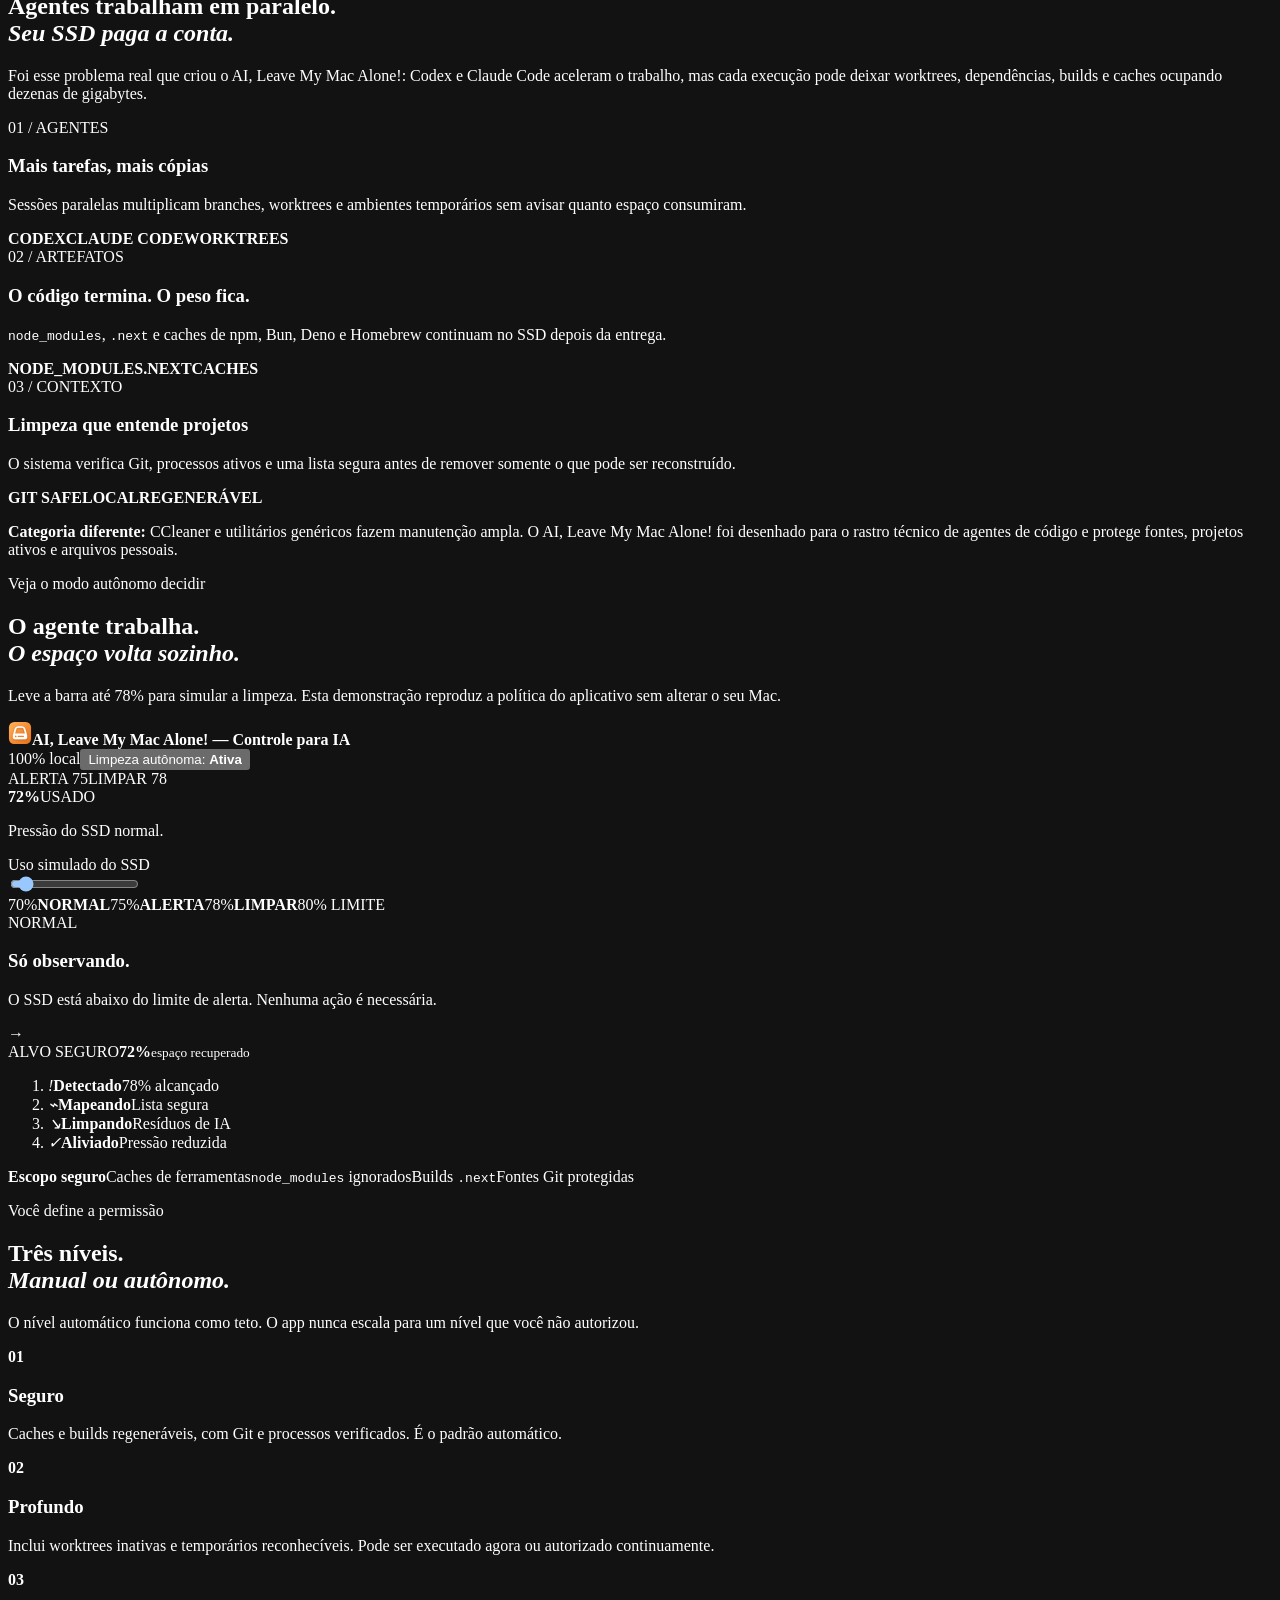
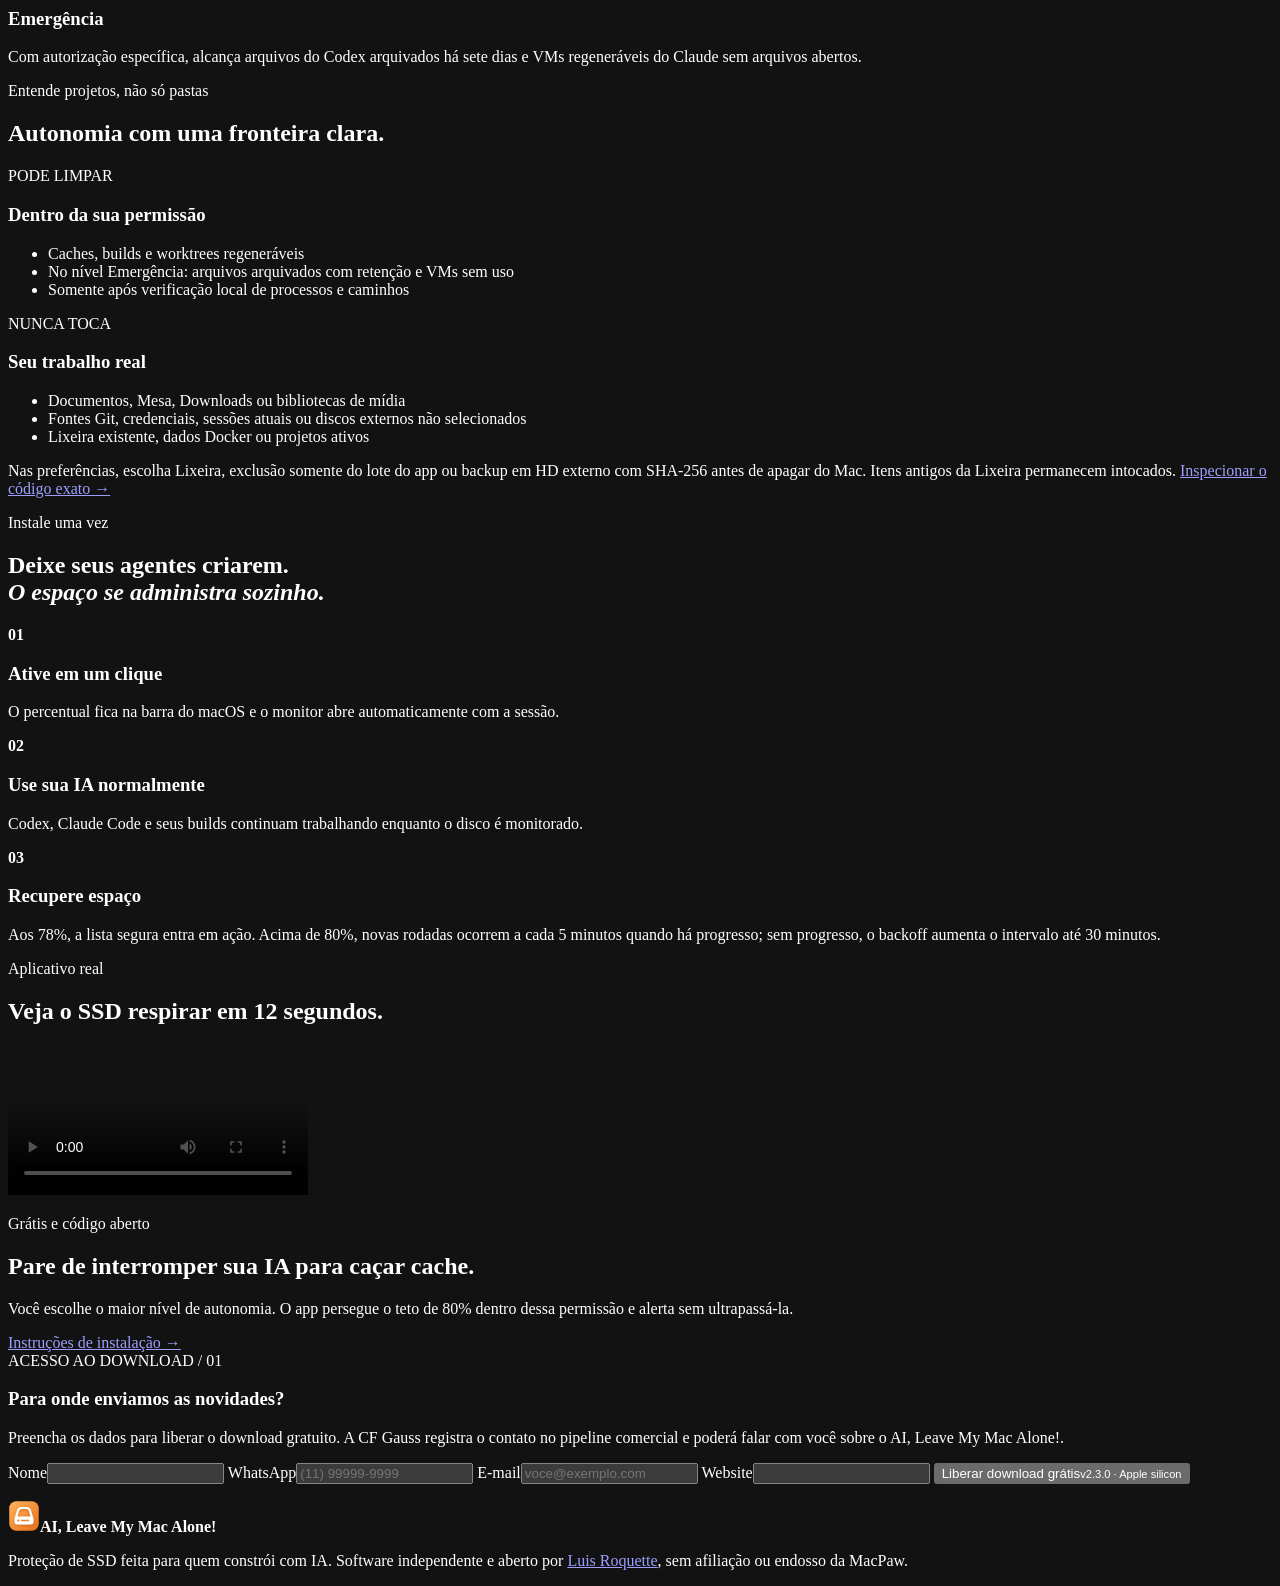
==== commit 9c4badb5: "feat: add permissioned cleanup levels" ====
--- a/docs/index.html
+++ b/docs/index.html
@@ -19,7 +19,7 @@
   <link rel="stylesheet" href="polish.css">
   <title>AI, Leave My Mac Alone! — Proteção de SSD para quem cria com IA</title>
   <script type="application/ld+json">
-  {"@context":"https://schema.org","@type":"SoftwareApplication","name":"AI, Leave My Mac Alone!","operatingSystem":"macOS 14 ou posterior em Apple silicon","applicationCategory":"UtilitiesApplication","softwareVersion":"2.2.1","description":"Proteção autônoma de SSD para utilizadores de Codex, Claude Code e agentes de programação. Limpa artefatos regeneráveis com segurança.","downloadUrl":"https://luisroquette-labs.github.io/ai-leave-my-mac-alone/#download","license":"https://opensource.org/license/mit","offers":{"@type":"Offer","price":"0","priceCurrency":"USD"},"author":{"@type":"Person","name":"Luis Roquette","url":"https://github.com/luisroquette"}}
+  {"@context":"https://schema.org","@type":"SoftwareApplication","name":"AI, Leave My Mac Alone!","operatingSystem":"macOS 14 ou posterior em Apple silicon","applicationCategory":"UtilitiesApplication","softwareVersion":"2.3.0","description":"Proteção autônoma de SSD para utilizadores de Codex, Claude Code e agentes de programação. Três níveis de limpeza com permissões explícitas.","downloadUrl":"https://luisroquette-labs.github.io/ai-leave-my-mac-alone/#download","license":"https://opensource.org/license/mit","offers":{"@type":"Offer","price":"0","priceCurrency":"USD"},"author":{"@type":"Person","name":"Luis Roquette","url":"https://github.com/luisroquette"}}
   </script>
 </head>
 <body>
@@ -27,7 +27,7 @@
   <a class="skip-link" href="#main">Pular para o conteúdo</a>
   <header class="nav" data-nav>
     <a class="brand" href="#top"><img src="img/app-icon.svg" alt="" width="36" height="36"><span>AI, Leave My Mac Alone!</span></a>
-    <nav aria-label="Navegação principal"><a href="#ai-workflow">O problema da IA</a><a href="#proof">Como funciona</a><a href="#safety">Segurança</a><a href="https://github.com/luisroquette-labs/ai-leave-my-mac-alone">Código</a><a class="nav-cta" href="#download" data-download-cta>Baixar grátis</a></nav>
+    <nav aria-label="Navegação principal"><a href="#ai-workflow">O problema da IA</a><a href="#proof">Como funciona</a><a href="#levels">Níveis</a><a href="#safety">Segurança</a><a href="https://github.com/luisroquette-labs/ai-leave-my-mac-alone">Código</a><a class="nav-cta" href="#download" data-download-cta>Baixar grátis</a></nav>
   </header>
 
   <main id="main">
@@ -38,9 +38,9 @@
       <div class="hero-copy reveal">
         <p class="eyebrow"><i></i> Feito para Codex, Claude Code e agentes de programação</p>
         <h1>Sua IA escreve código.<br><em>E lota o SSD junto.</em></h1>
-        <p class="lede">Worktrees, builds, <code>node_modules</code> e caches crescem a cada tarefa. O AI, Leave My Mac Alone! vigia o disco e recupera esse espaço sozinho — ou com um clique.</p>
+        <p class="lede">Worktrees, builds, <code>node_modules</code> e caches crescem a cada tarefa. Escolha até onde o AI, Leave My Mac Alone! pode agir sozinho — Seguro, Profundo ou Emergência — ou execute qualquer nível manualmente.</p>
         <div class="actions">
-          <a class="button primary" href="#download" data-download-cta><span>Proteger meu SSD</span><small>grátis · v2.2.1 · Apple silicon</small></a>
+          <a class="button primary" href="#download" data-download-cta><span>Proteger meu SSD</span><small>grátis · v2.3.0 · Apple silicon</small></a>
           <a class="button secondary" href="#demo">Ver a limpeza em ação ↓</a>
         </div>
         <p class="micro">Instale uma vez · monitora a cada 5–30 segundos · sem conta · sem telemetria</p>
@@ -135,11 +135,16 @@
       </div>
     </section>
 
+    <section class="section steps" id="levels">
+      <div class="section-heading"><p class="eyebrow">Você define a permissão</p><h2>Três níveis.<br><em>Manual ou autônomo.</em></h2><p>O nível automático funciona como teto. O app nunca escala para um nível que você não autorizou.</p></div>
+      <div class="step-grid"><article><b>01</b><h3>Seguro</h3><p>Caches e builds regeneráveis, com Git e processos verificados. É o padrão automático.</p></article><article><b>02</b><h3>Profundo</h3><p>Inclui worktrees inativas e temporários reconhecíveis. Pode ser executado agora ou autorizado continuamente.</p></article><article><b>03</b><h3>Emergência</h3><p>Com autorização específica, alcança arquivos do Codex arquivados há sete dias e VMs regeneráveis do Claude sem arquivos abertos.</p></article></div>
+    </section>
+
     <section class="section safety" id="safety">
       <div class="section-heading"><p class="eyebrow">Entende projetos, não só pastas</p><h2>Autonomia com uma fronteira clara.</h2></div>
       <div class="safety-grid">
-        <article class="may"><span>PODE LIMPAR</span><h3>Resíduos regeneráveis</h3><ul><li>Caches de npm, Bun, Deno e Homebrew</li><li><code>node_modules</code> e <code>.next</code> ignorados pelo Git e acima de 100 MB</li><li>Somente projetos de desenvolvimento inativos</li></ul></article>
-        <article class="never"><span>NUNCA TOCA</span><h3>Seu trabalho real</h3><ul><li>Documentos, Mesa, Downloads ou bibliotecas de mídia</li><li>Fontes Git, credenciais ou discos externos não selecionados</li><li>Lixeira existente, dados Docker ou projetos ativos</li></ul></article>
+        <article class="may"><span>PODE LIMPAR</span><h3>Dentro da sua permissão</h3><ul><li>Caches, builds e worktrees regeneráveis</li><li>No nível Emergência: arquivos arquivados com retenção e VMs sem uso</li><li>Somente após verificação local de processos e caminhos</li></ul></article>
+        <article class="never"><span>NUNCA TOCA</span><h3>Seu trabalho real</h3><ul><li>Documentos, Mesa, Downloads ou bibliotecas de mídia</li><li>Fontes Git, credenciais, sessões atuais ou discos externos não selecionados</li><li>Lixeira existente, dados Docker ou projetos ativos</li></ul></article>
       </div>
       <p class="safety-note">Nas preferências, escolha Lixeira, exclusão somente do lote do app ou backup em HD externo com SHA-256 antes de apagar do Mac. Itens antigos da Lixeira permanecem intocados. <a href="https://github.com/luisroquette-labs/ai-leave-my-mac-alone/blob/main/Sources/CleanMyMac/SafeCleaner.swift">Inspecionar o código exato →</a></p>
     </section>
@@ -155,7 +160,7 @@
     </section>
 
     <section class="section install" id="download">
-      <div><p class="eyebrow">Grátis e código aberto</p><h2>Pare de interromper sua IA para caçar cache.</h2><p>Um clique ativa a proteção autônoma. O limite de 80% é tratado dentro do que for seguro; se não houver resíduos suficientes, o aplicativo alerta sem apagar arquivos pessoais.</p><a class="install-help" href="https://github.com/luisroquette-labs/ai-leave-my-mac-alone#install">Instruções de instalação →</a></div>
+      <div><p class="eyebrow">Grátis e código aberto</p><h2>Pare de interromper sua IA para caçar cache.</h2><p>Você escolhe o maior nível de autonomia. O app persegue o teto de 80% dentro dessa permissão e alerta sem ultrapassá-la.</p><a class="install-help" href="https://github.com/luisroquette-labs/ai-leave-my-mac-alone#install">Instruções de instalação →</a></div>
       <div class="download-gate">
         <div data-lead-form-wrap>
           <span class="gate-code">ACESSO AO DOWNLOAD / 01</span>
@@ -166,7 +171,7 @@
             <label>WhatsApp<input name="whatsapp" type="tel" inputmode="tel" autocomplete="tel" minlength="10" maxlength="20" placeholder="(11) 99999-9999" required></label>
             <label>E-mail<input name="email" type="email" autocomplete="email" maxlength="120" placeholder="voce@exemplo.com" required></label>
             <label class="lead-honeypot" aria-hidden="true">Website<input name="website" tabindex="-1" autocomplete="off"></label>
-            <button class="button primary" type="submit"><span>Liberar download grátis</span><small>v2.2.1 · Apple silicon</small></button>
+            <button class="button primary" type="submit"><span>Liberar download grátis</span><small>v2.3.0 · Apple silicon</small></button>
             <p class="form-status" data-form-status role="status" aria-live="polite"></p>
           </form>
         </div>
@@ -174,7 +179,7 @@
           <span class="gate-code">ACESSO LIBERADO / 02</span>
           <h3>Seu download está pronto.</h3>
           <p>Seu contato foi registrado. O arquivo ZIP contém o aplicativo para macOS.</p>
-          <a class="button primary" data-download-link href="#"><span>Baixar AI, Leave My Mac Alone!</span><small>Grátis · v2.2.1</small></a>
+          <a class="button primary" data-download-link href="#"><span>Baixar AI, Leave My Mac Alone!</span><small>Grátis · v2.3.0</small></a>
         </div>
       </div>
     </section>
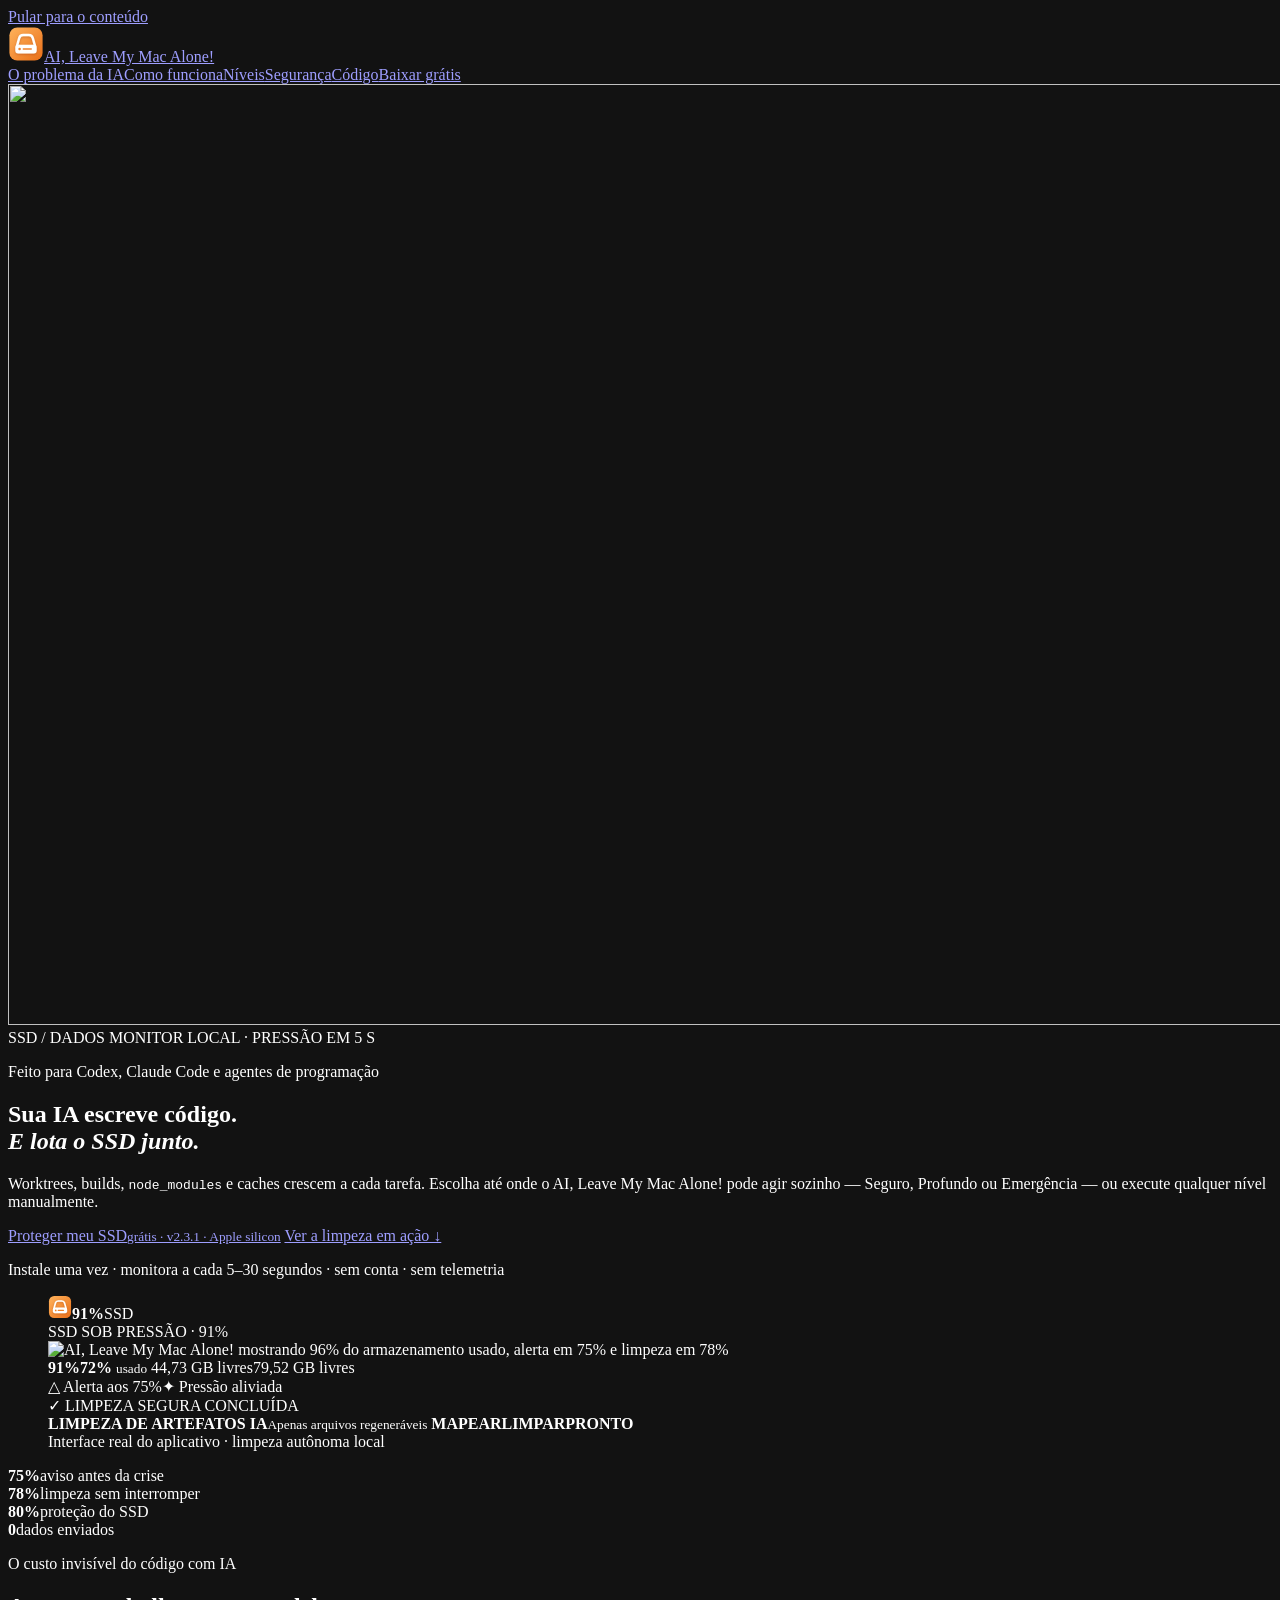
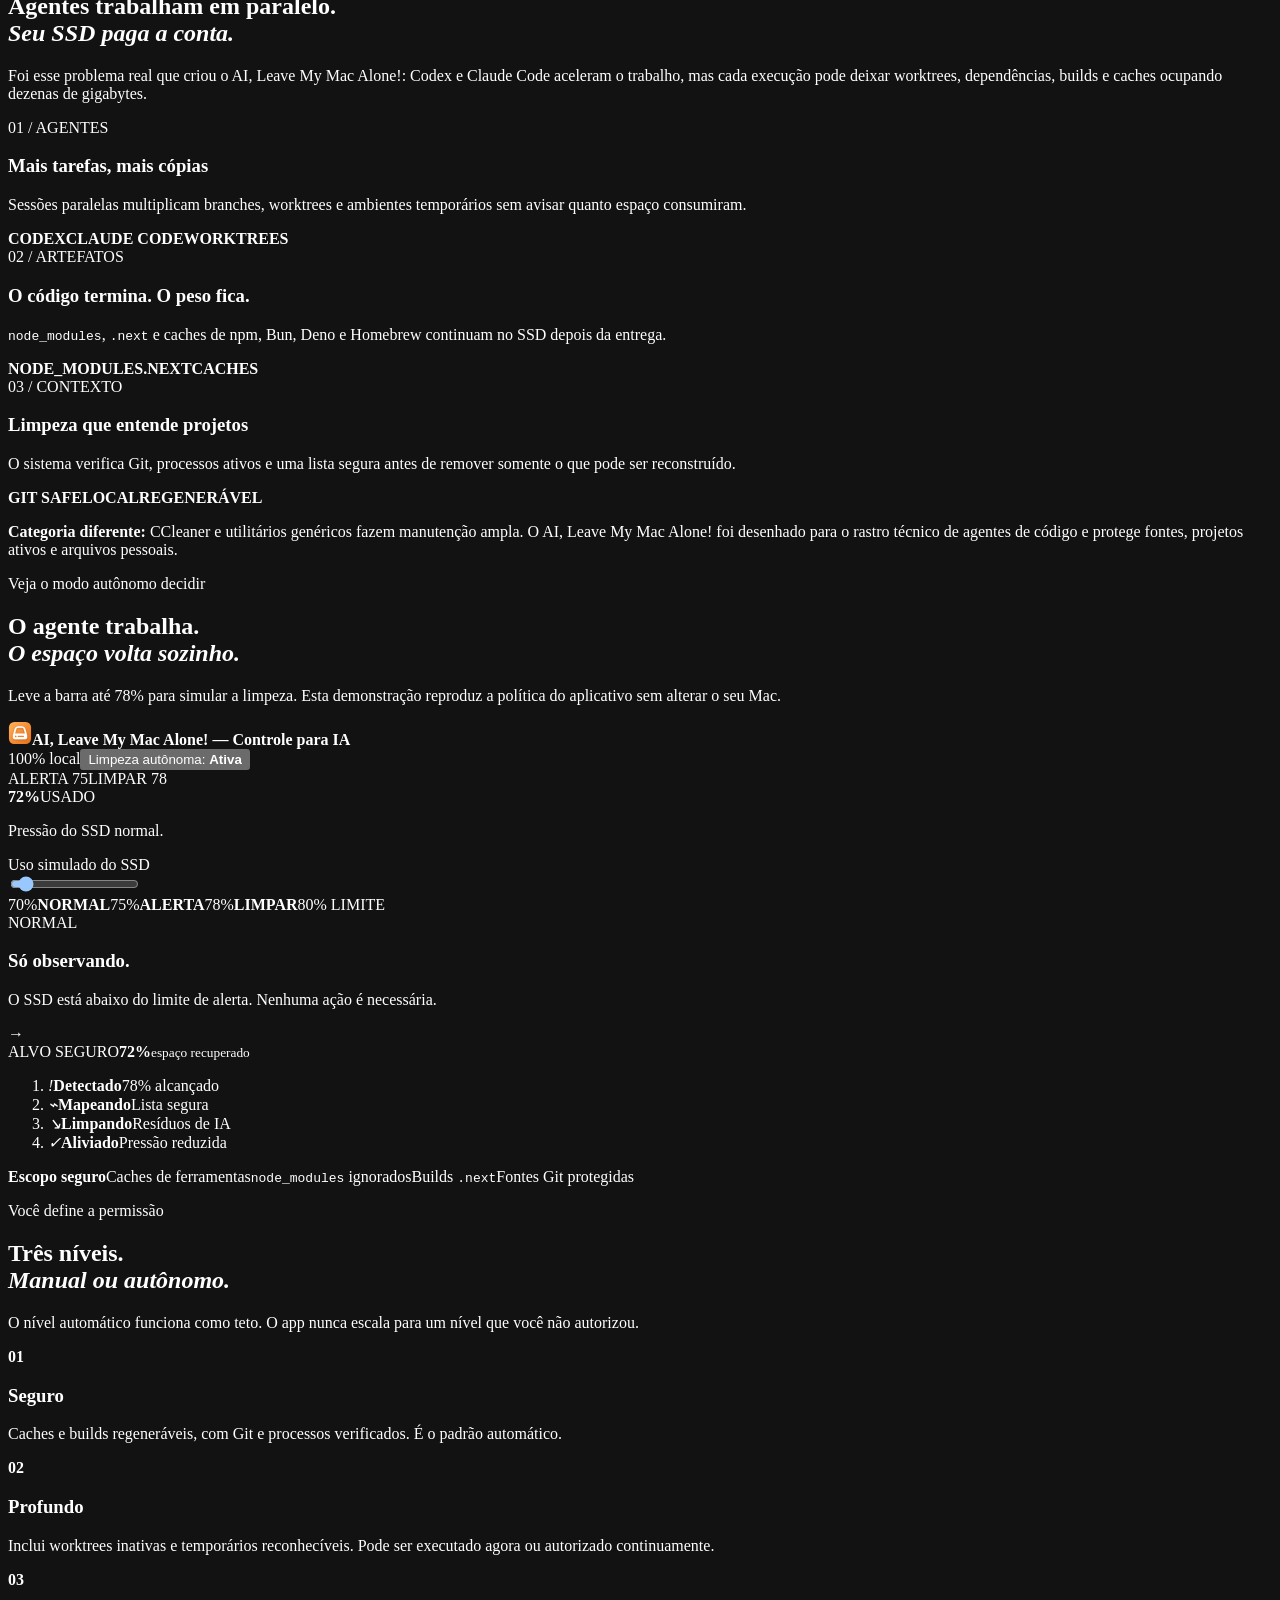
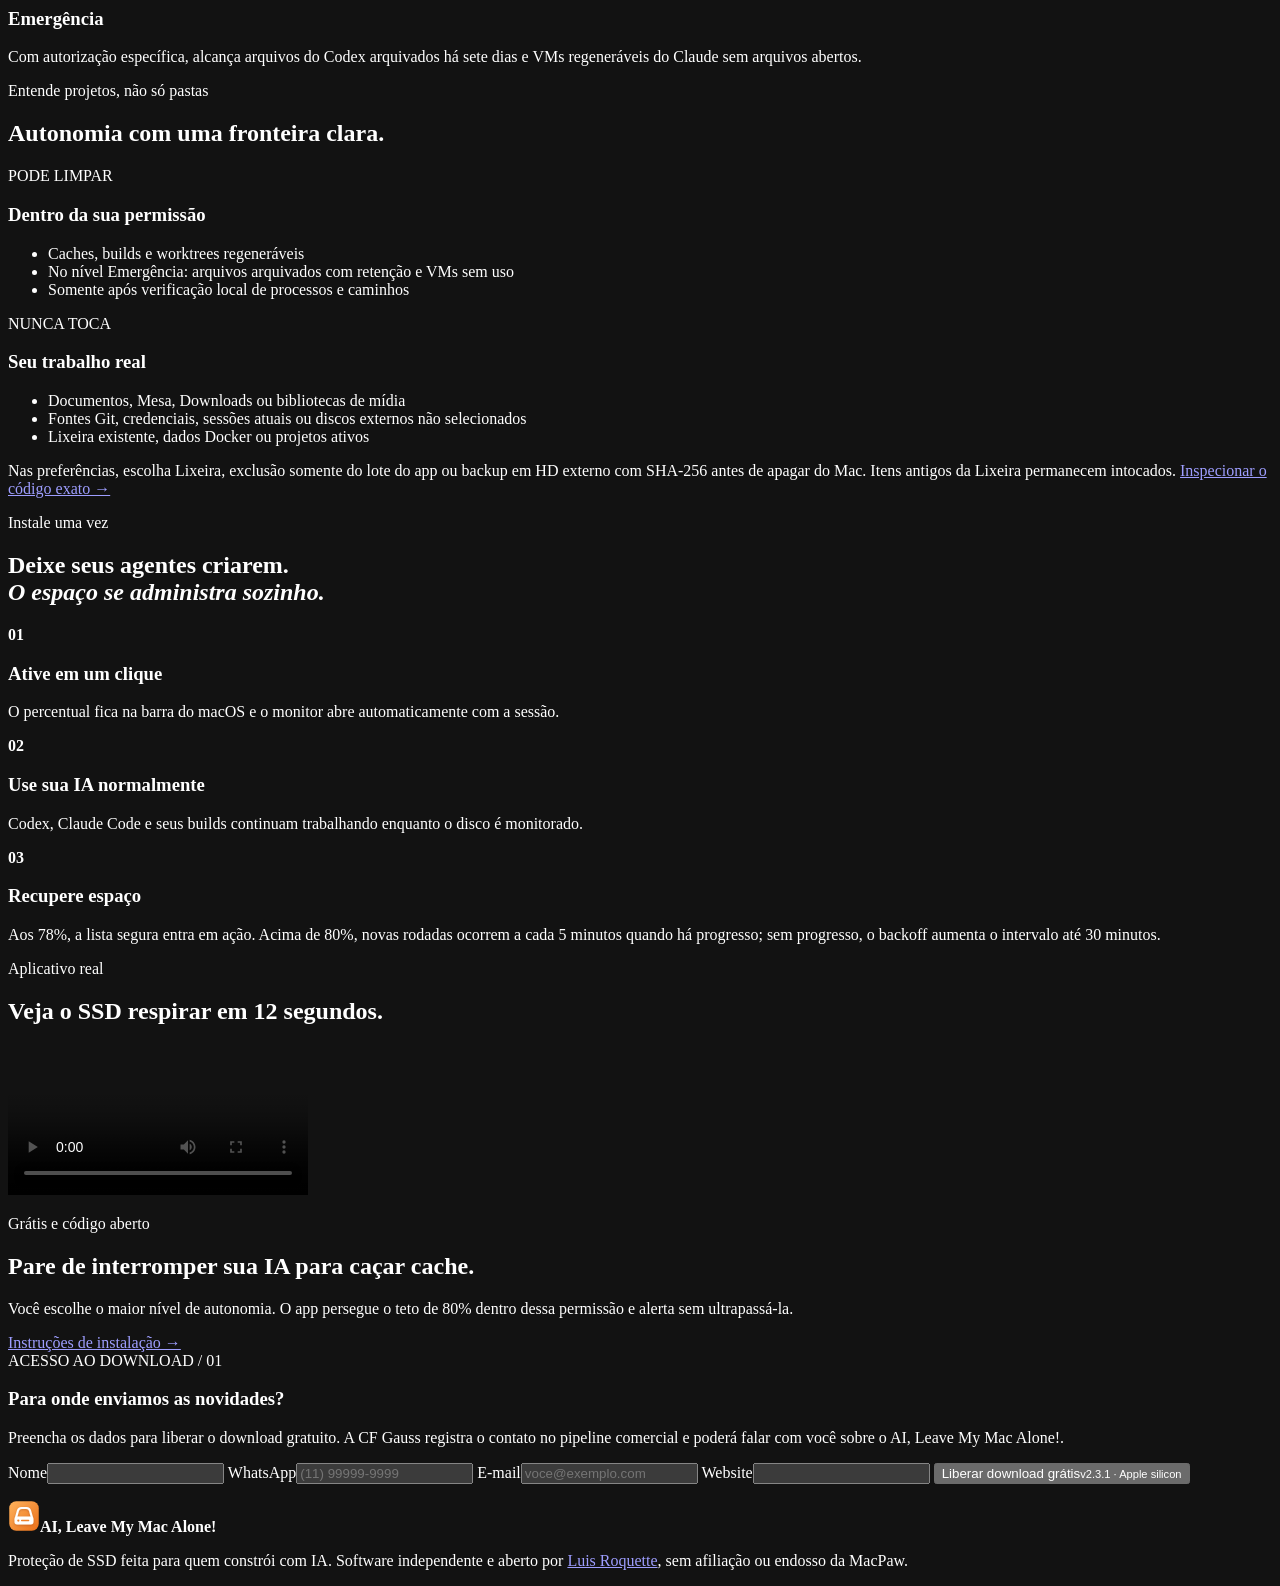
==== commit 83063ab6: "fix: suppress zero-shortfall storage alert" ====
--- a/docs/index.html
+++ b/docs/index.html
@@ -19,7 +19,7 @@
   <link rel="stylesheet" href="polish.css">
   <title>AI, Leave My Mac Alone! — Proteção de SSD para quem cria com IA</title>
   <script type="application/ld+json">
-  {"@context":"https://schema.org","@type":"SoftwareApplication","name":"AI, Leave My Mac Alone!","operatingSystem":"macOS 14 ou posterior em Apple silicon","applicationCategory":"UtilitiesApplication","softwareVersion":"2.3.0","description":"Proteção autônoma de SSD para utilizadores de Codex, Claude Code e agentes de programação. Três níveis de limpeza com permissões explícitas.","downloadUrl":"https://luisroquette-labs.github.io/ai-leave-my-mac-alone/#download","license":"https://opensource.org/license/mit","offers":{"@type":"Offer","price":"0","priceCurrency":"USD"},"author":{"@type":"Person","name":"Luis Roquette","url":"https://github.com/luisroquette"}}
+  {"@context":"https://schema.org","@type":"SoftwareApplication","name":"AI, Leave My Mac Alone!","operatingSystem":"macOS 14 ou posterior em Apple silicon","applicationCategory":"UtilitiesApplication","softwareVersion":"2.3.1","description":"Proteção autônoma de SSD para utilizadores de Codex, Claude Code e agentes de programação. Três níveis de limpeza com permissões explícitas.","downloadUrl":"https://luisroquette-labs.github.io/ai-leave-my-mac-alone/#download","license":"https://opensource.org/license/mit","offers":{"@type":"Offer","price":"0","priceCurrency":"USD"},"author":{"@type":"Person","name":"Luis Roquette","url":"https://github.com/luisroquette"}}
   </script>
 </head>
 <body>
@@ -40,7 +40,7 @@
         <h1>Sua IA escreve código.<br><em>E lota o SSD junto.</em></h1>
         <p class="lede">Worktrees, builds, <code>node_modules</code> e caches crescem a cada tarefa. Escolha até onde o AI, Leave My Mac Alone! pode agir sozinho — Seguro, Profundo ou Emergência — ou execute qualquer nível manualmente.</p>
         <div class="actions">
-          <a class="button primary" href="#download" data-download-cta><span>Proteger meu SSD</span><small>grátis · v2.3.0 · Apple silicon</small></a>
+          <a class="button primary" href="#download" data-download-cta><span>Proteger meu SSD</span><small>grátis · v2.3.1 · Apple silicon</small></a>
           <a class="button secondary" href="#demo">Ver a limpeza em ação ↓</a>
         </div>
         <p class="micro">Instale uma vez · monitora a cada 5–30 segundos · sem conta · sem telemetria</p>
@@ -171,7 +171,7 @@
             <label>WhatsApp<input name="whatsapp" type="tel" inputmode="tel" autocomplete="tel" minlength="10" maxlength="20" placeholder="(11) 99999-9999" required></label>
             <label>E-mail<input name="email" type="email" autocomplete="email" maxlength="120" placeholder="voce@exemplo.com" required></label>
             <label class="lead-honeypot" aria-hidden="true">Website<input name="website" tabindex="-1" autocomplete="off"></label>
-            <button class="button primary" type="submit"><span>Liberar download grátis</span><small>v2.3.0 · Apple silicon</small></button>
+            <button class="button primary" type="submit"><span>Liberar download grátis</span><small>v2.3.1 · Apple silicon</small></button>
             <p class="form-status" data-form-status role="status" aria-live="polite"></p>
           </form>
         </div>
@@ -179,7 +179,7 @@
           <span class="gate-code">ACESSO LIBERADO / 02</span>
           <h3>Seu download está pronto.</h3>
           <p>Seu contato foi registrado. O arquivo ZIP contém o aplicativo para macOS.</p>
-          <a class="button primary" data-download-link href="#"><span>Baixar AI, Leave My Mac Alone!</span><small>Grátis · v2.3.0</small></a>
+          <a class="button primary" data-download-link href="#"><span>Baixar AI, Leave My Mac Alone!</span><small>Grátis · v2.3.1</small></a>
         </div>
       </div>
     </section>
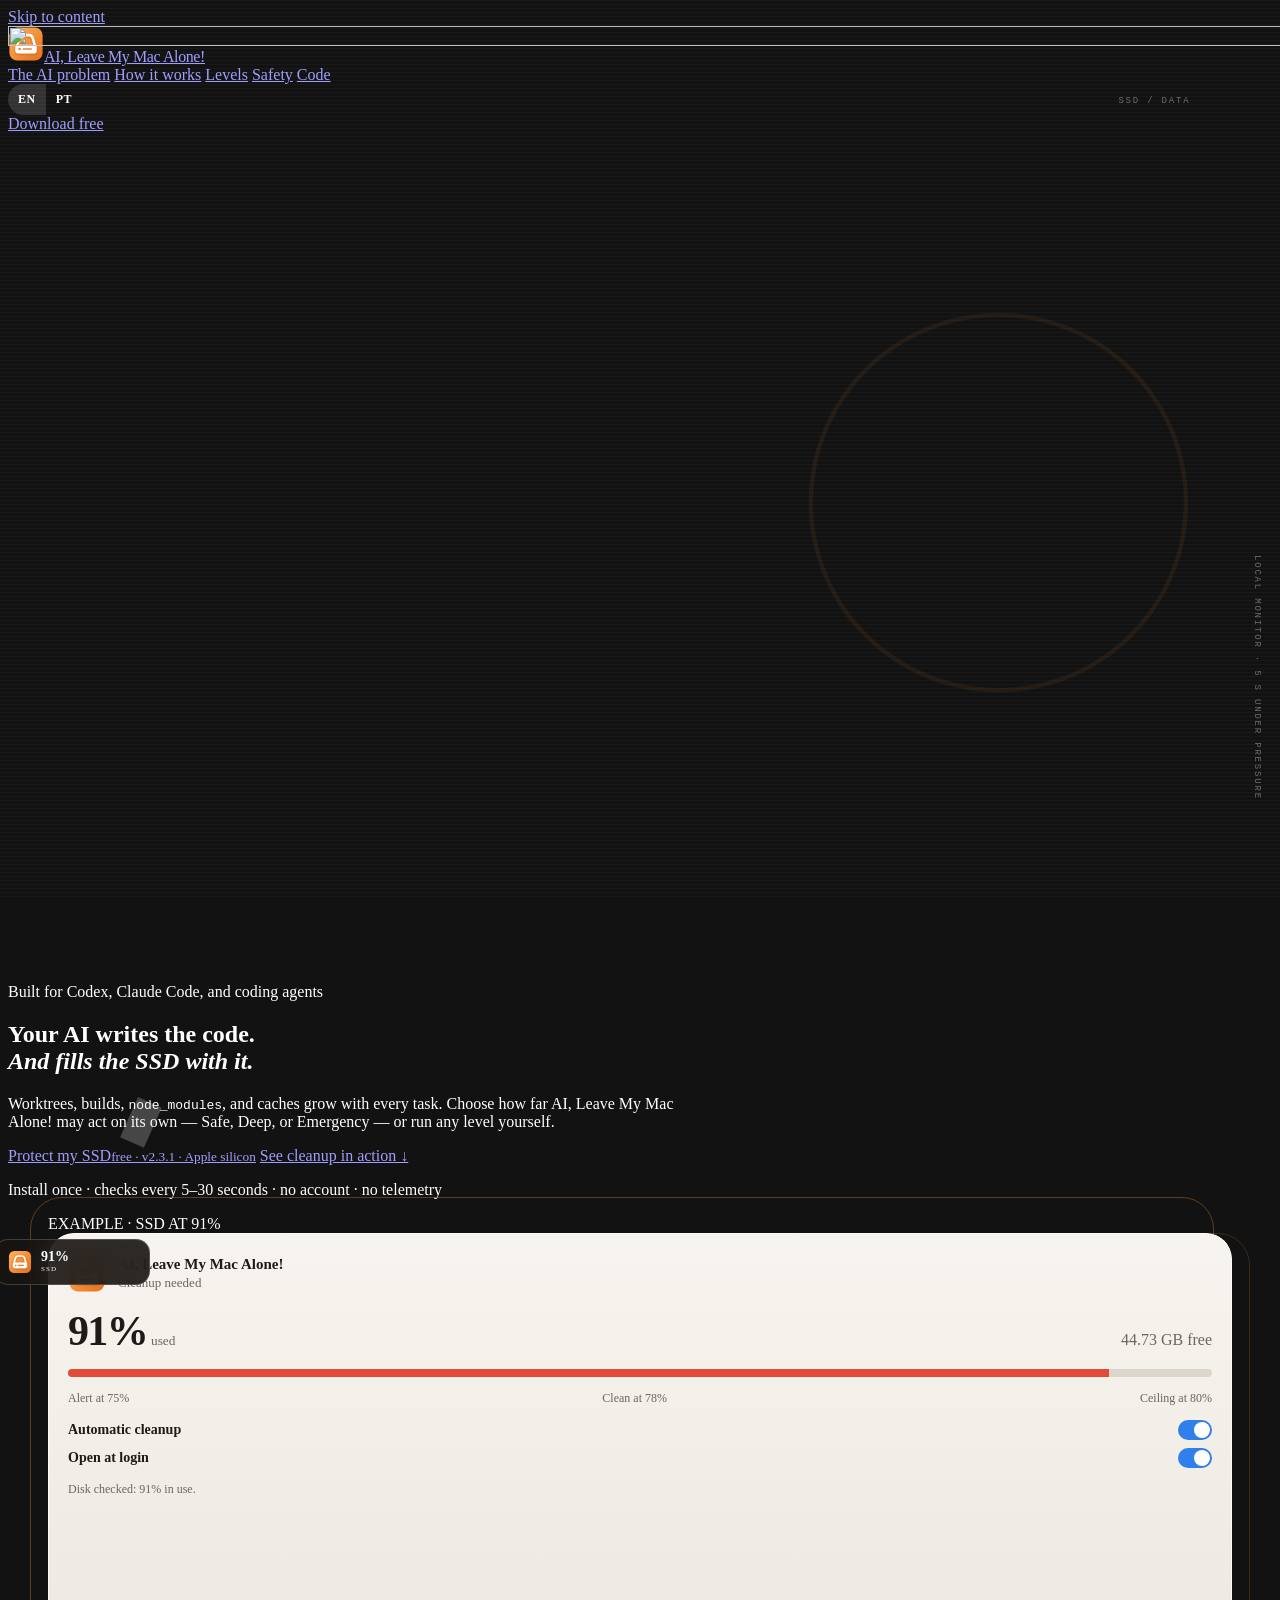
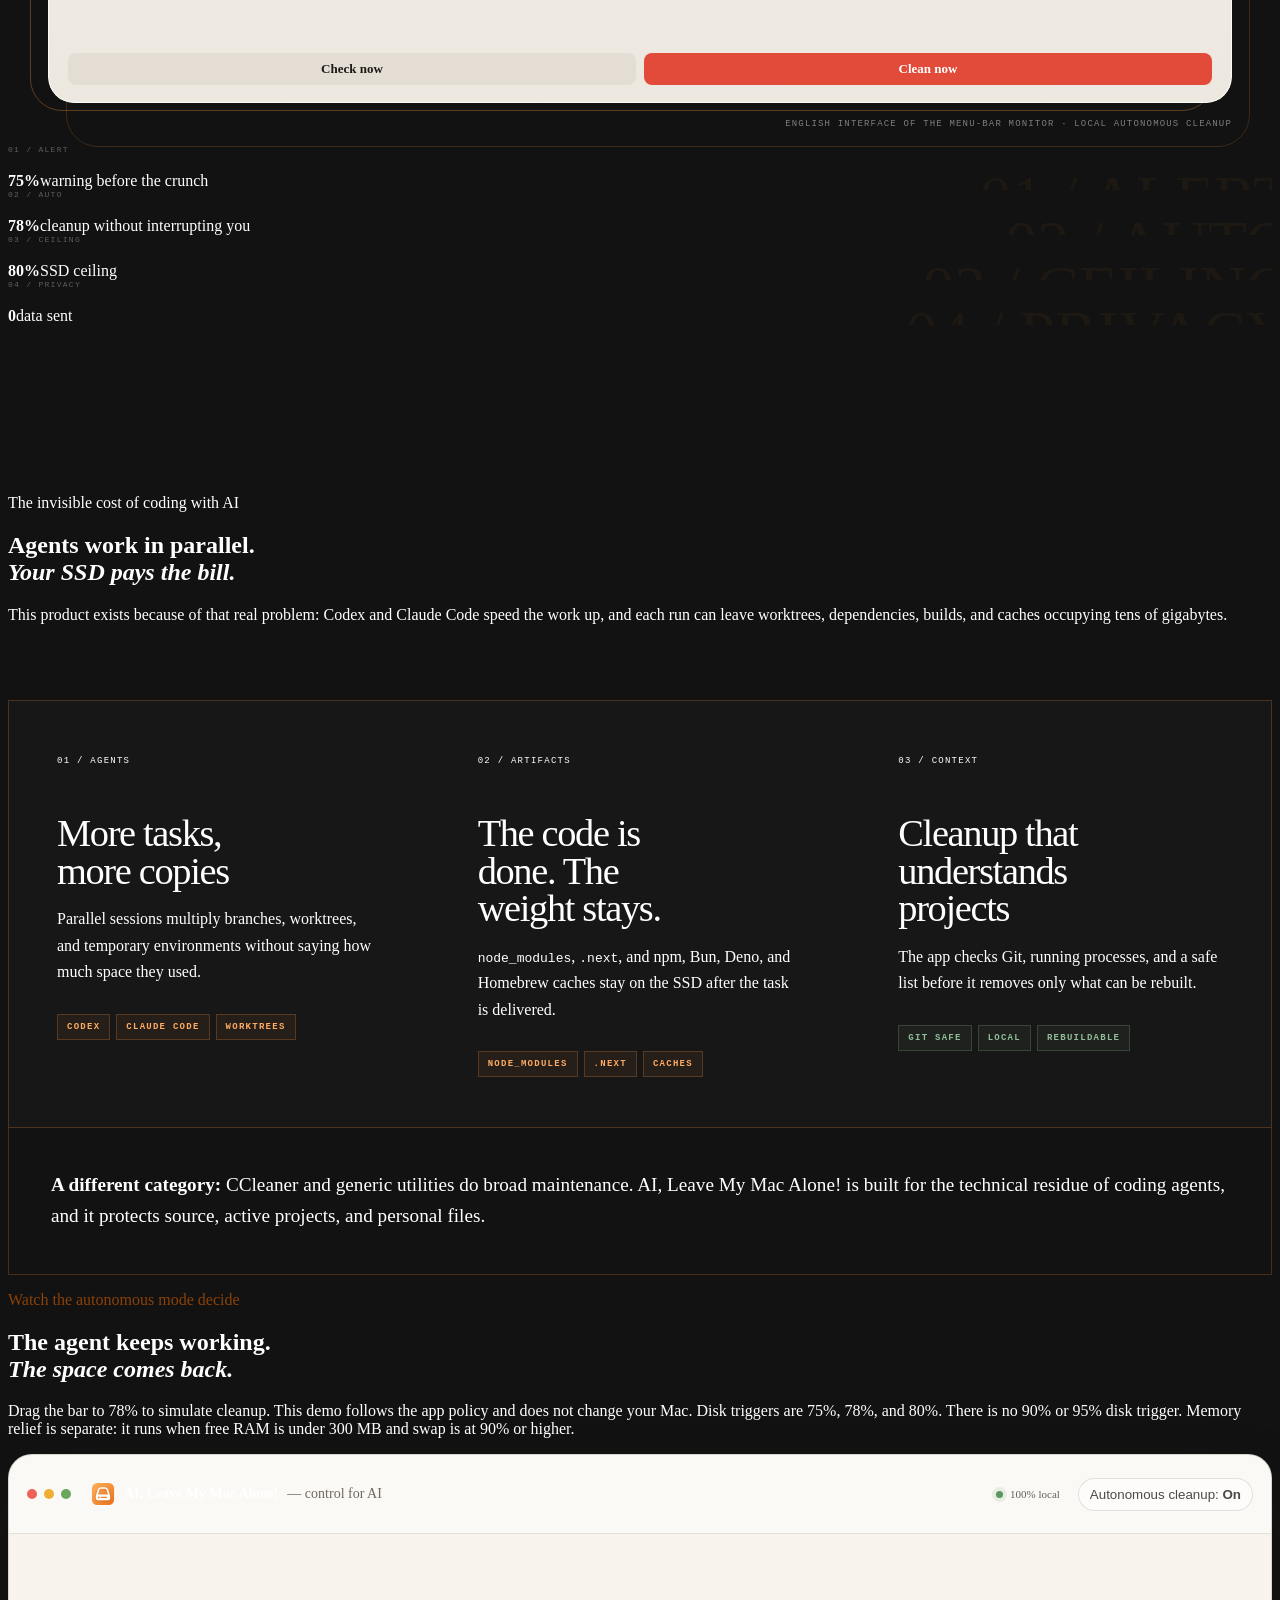
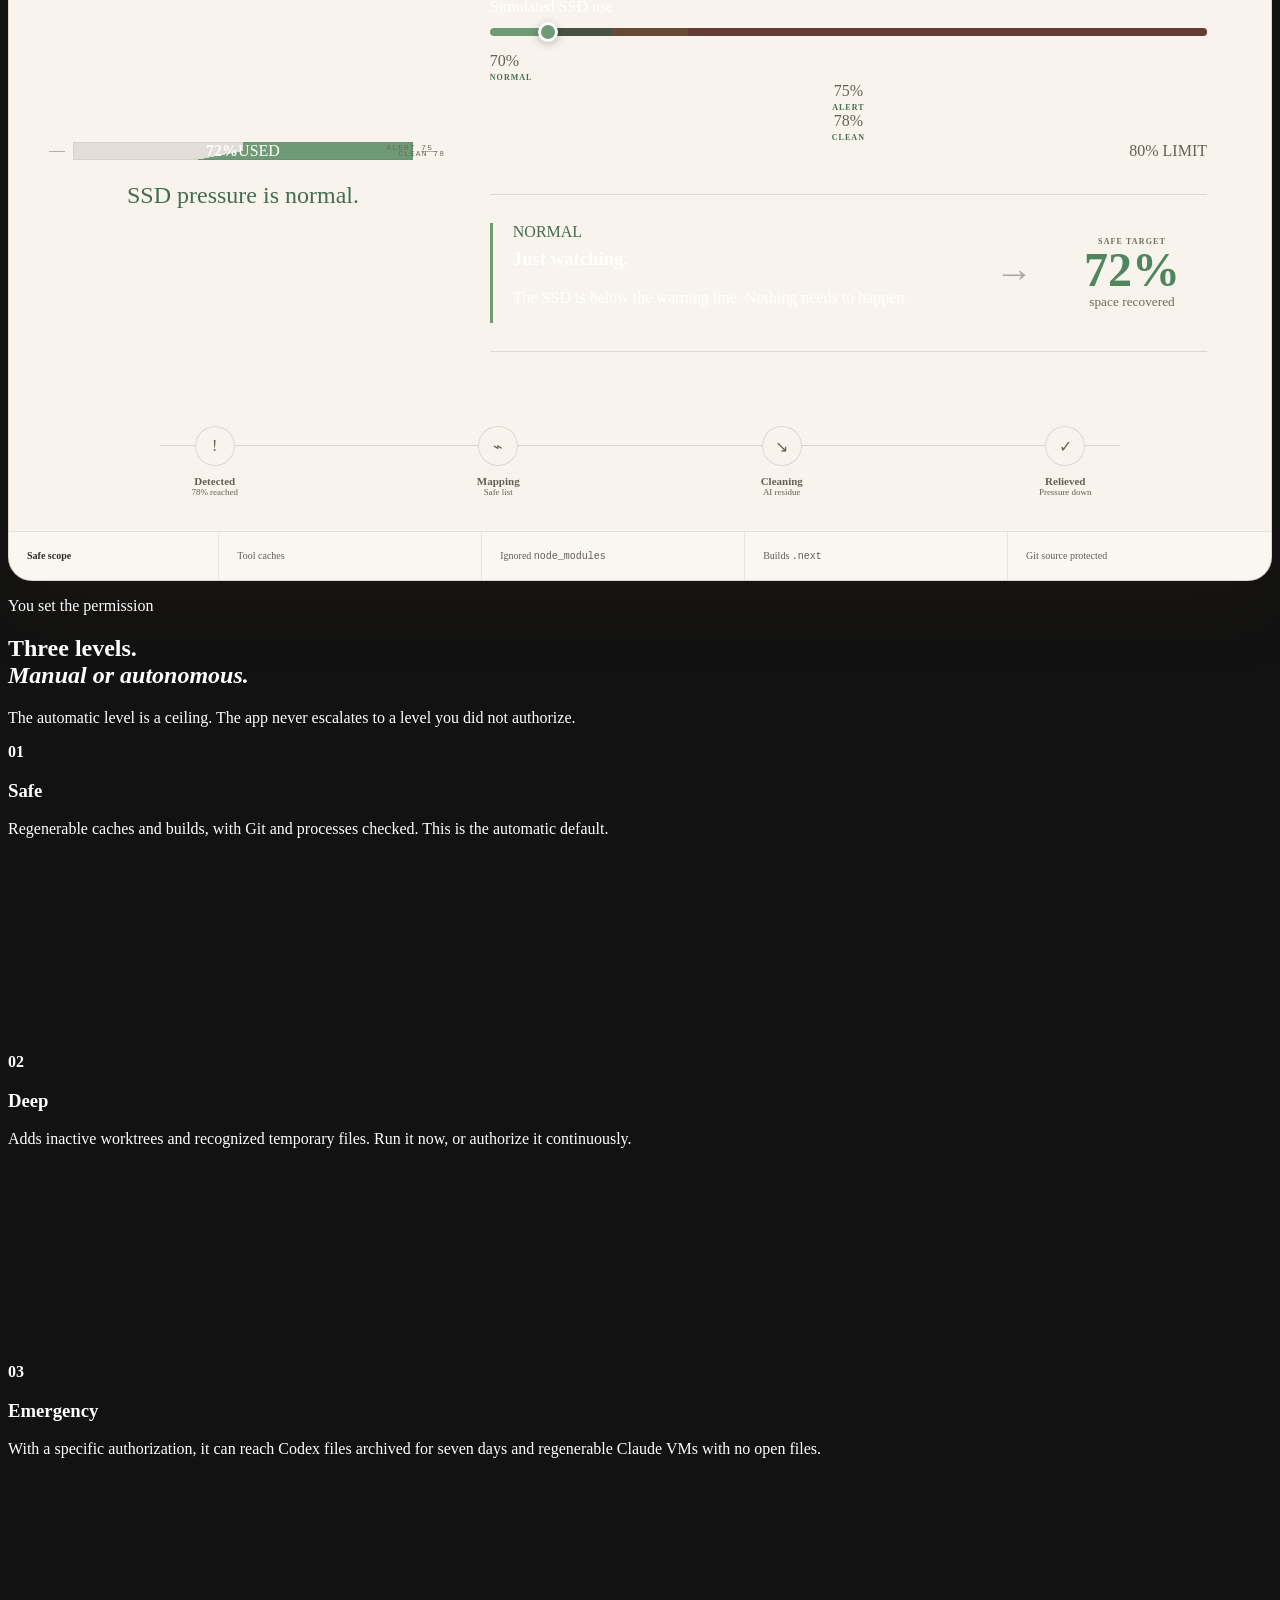
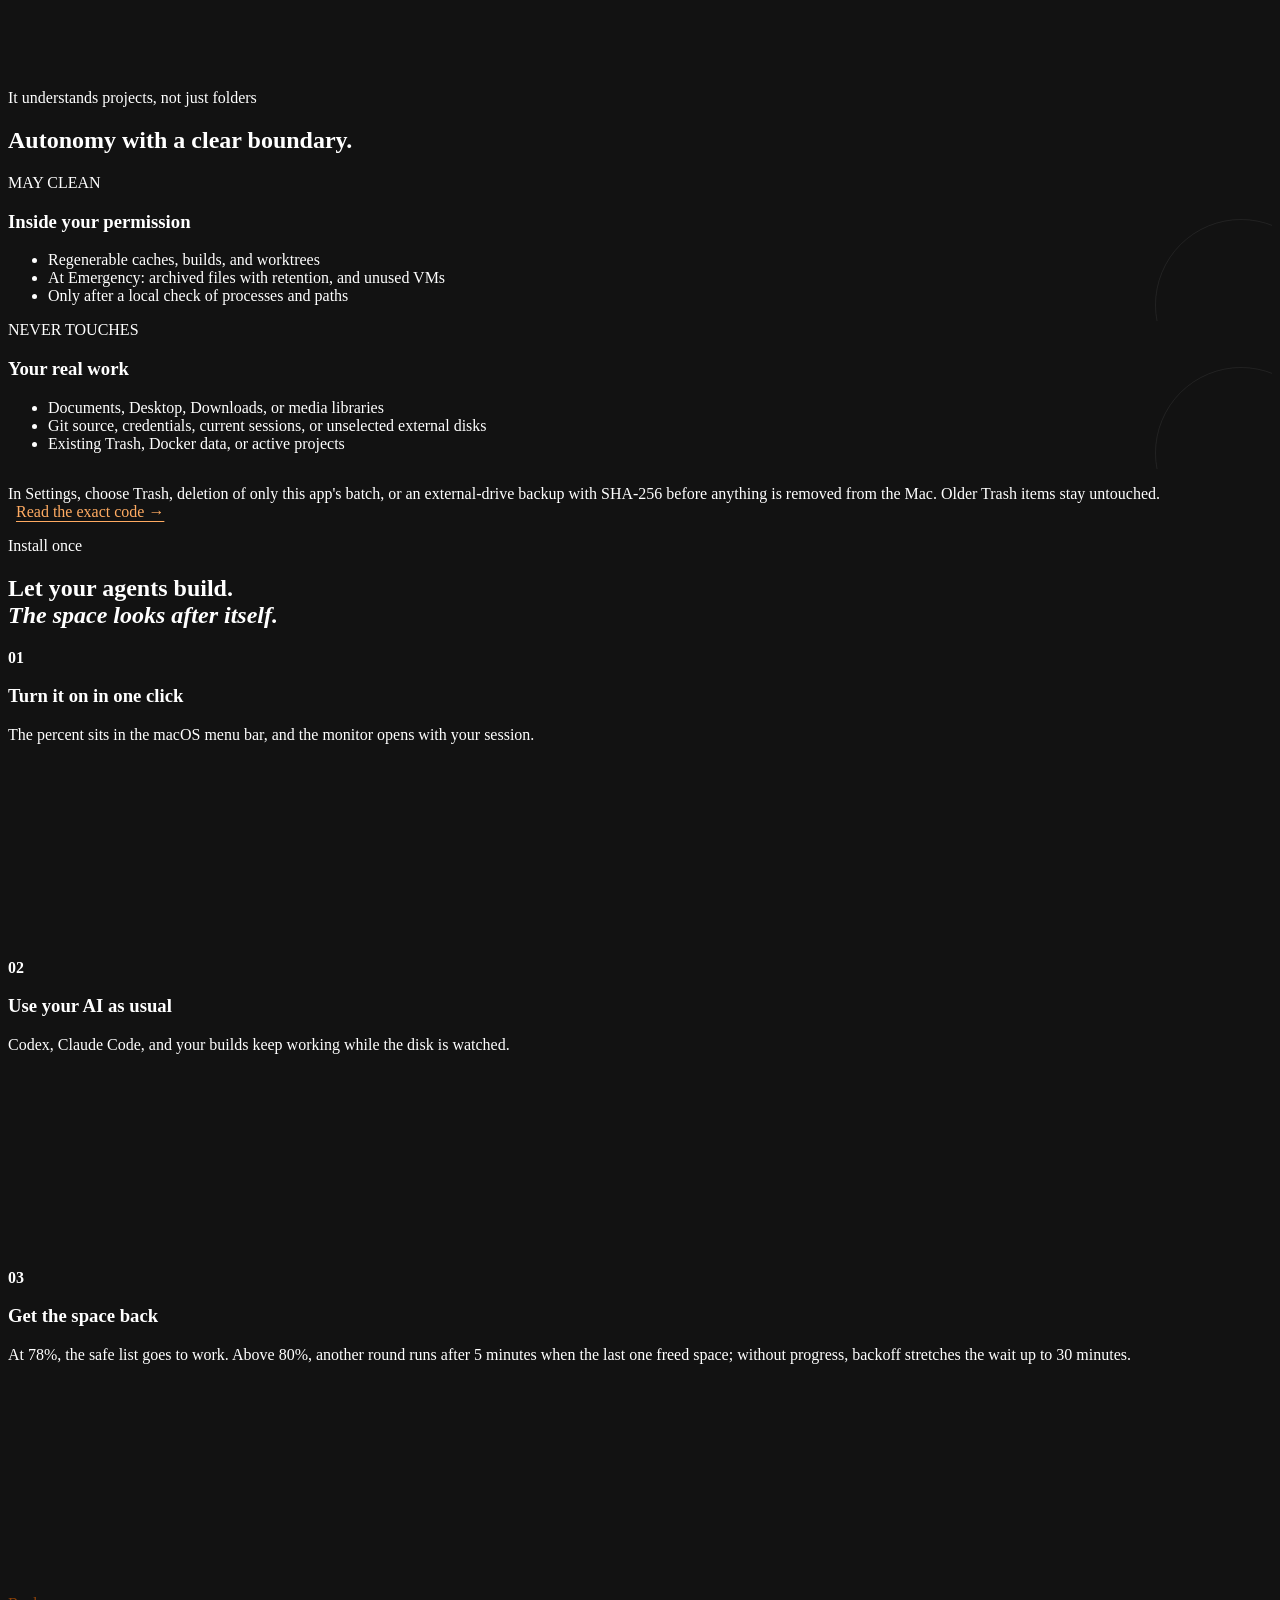
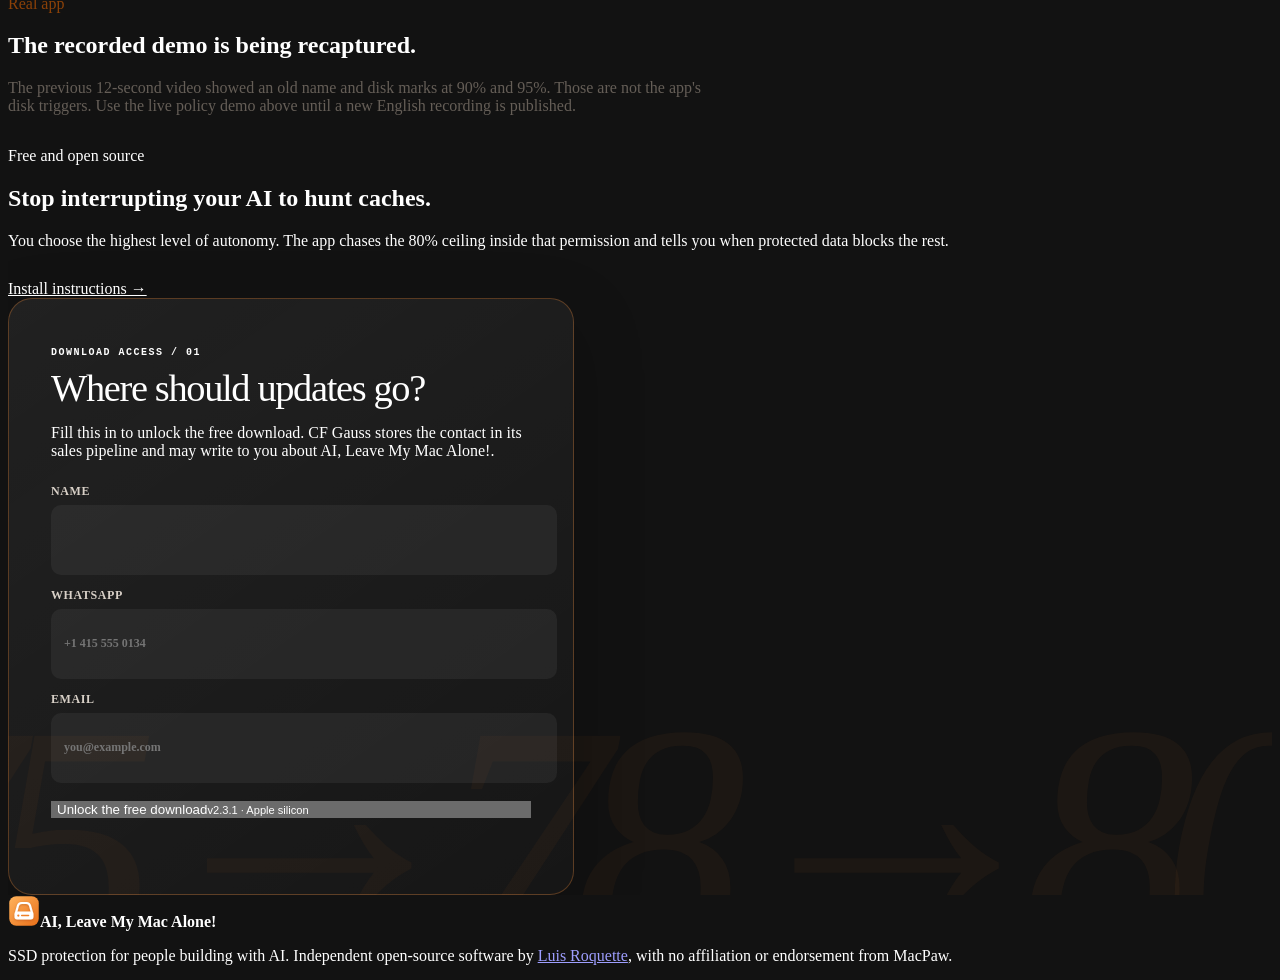
==== commit 0b9a6886: "Prepare the English Product Hunt launch copy. English is now the default in the menu bar, Settings, " ====
--- a/docs/index.html
+++ b/docs/index.html
@@ -1,191 +1,234 @@
 <!doctype html>
-<html lang="pt-BR">
+<html lang="en">
 <head>
   <meta charset="utf-8">
   <meta name="viewport" content="width=device-width,initial-scale=1">
   <meta name="theme-color" content="#171411">
   <meta name="color-scheme" content="dark">
-  <meta name="description" content="Proteção autônoma de SSD para quem usa Codex, Claude Code e agentes de programação. Limpa com segurança worktrees, builds e caches regeneráveis.">
+  <meta name="description" content="Autonomous SSD protection for people building with Codex, Claude Code, and coding agents. It warns at 75% disk, cleans regenerable artifacts at 78%, and keeps working toward an 80% ceiling.">
   <meta property="og:type" content="website">
-  <meta property="og:title" content="AI, Leave My Mac Alone! — Proteção de SSD para quem cria com IA">
-  <meta property="og:description" content="Codex e Claude Code produzem código — e muitos GB de builds, worktrees e caches. O AI, Leave My Mac Alone! recupera esse espaço sozinho.">
+  <meta property="og:title" content="AI, Leave My Mac Alone! — SSD protection for people building with AI">
+  <meta property="og:description" content="Codex and Claude Code write code — and leave gigabytes of builds, worktrees, and caches. AI, Leave My Mac Alone! recovers that space on its own.">
   <meta property="og:image" content="https://luisroquette-labs.github.io/ai-leave-my-mac-alone/img/og-card.png">
   <meta property="og:url" content="https://luisroquette-labs.github.io/ai-leave-my-mac-alone/">
   <meta name="twitter:card" content="summary_large_image">
   <link rel="canonical" href="https://luisroquette-labs.github.io/ai-leave-my-mac-alone/">
+  <link rel="alternate" hreflang="en" href="https://luisroquette-labs.github.io/ai-leave-my-mac-alone/">
+  <link rel="alternate" hreflang="pt-BR" href="https://luisroquette-labs.github.io/ai-leave-my-mac-alone/?lang=pt">
   <link rel="icon" href="img/app-icon.svg" type="image/svg+xml">
   <link rel="preload" href="img/storage-hero.webp" as="image" type="image/webp" fetchpriority="high">
   <link rel="stylesheet" href="styles.css">
   <link rel="stylesheet" href="polish.css">
-  <title>AI, Leave My Mac Alone! — Proteção de SSD para quem cria com IA</title>
+  <title>AI, Leave My Mac Alone! — SSD protection for people building with AI</title>
   <script type="application/ld+json">
-  {"@context":"https://schema.org","@type":"SoftwareApplication","name":"AI, Leave My Mac Alone!","operatingSystem":"macOS 14 ou posterior em Apple silicon","applicationCategory":"UtilitiesApplication","softwareVersion":"2.3.1","description":"Proteção autônoma de SSD para utilizadores de Codex, Claude Code e agentes de programação. Três níveis de limpeza com permissões explícitas.","downloadUrl":"https://luisroquette-labs.github.io/ai-leave-my-mac-alone/#download","license":"https://opensource.org/license/mit","offers":{"@type":"Offer","price":"0","priceCurrency":"USD"},"author":{"@type":"Person","name":"Luis Roquette","url":"https://github.com/luisroquette"}}
+  {"@context":"https://schema.org","@type":"SoftwareApplication","name":"AI, Leave My Mac Alone!","operatingSystem":"macOS 14 or later on Apple silicon","applicationCategory":"UtilitiesApplication","softwareVersion":"2.3.1","description":"Autonomous SSD protection for people using Codex, Claude Code, and coding agents. Three cleanup levels with explicit permission. Warns at 75% disk, cleans at 78%, and aims for an 80% ceiling.","downloadUrl":"https://luisroquette-labs.github.io/ai-leave-my-mac-alone/#download","license":"https://opensource.org/license/mit","offers":{"@type":"Offer","price":"0","priceCurrency":"USD"},"author":{"@type":"Person","name":"Luis Roquette","url":"https://github.com/luisroquette"},"inLanguage":["en","pt-BR"]}
   </script>
 </head>
 <body>
   <div class="page-progress" aria-hidden="true"><i data-page-progress></i></div>
-  <a class="skip-link" href="#main">Pular para o conteúdo</a>
+  <a class="skip-link" href="#main" data-i18n="skip">Skip to content</a>
   <header class="nav" data-nav>
-    <a class="brand" href="#top"><img src="img/app-icon.svg" alt="" width="36" height="36"><span>AI, Leave My Mac Alone!</span></a>
-    <nav aria-label="Navegação principal"><a href="#ai-workflow">O problema da IA</a><a href="#proof">Como funciona</a><a href="#levels">Níveis</a><a href="#safety">Segurança</a><a href="https://github.com/luisroquette-labs/ai-leave-my-mac-alone">Código</a><a class="nav-cta" href="#download" data-download-cta>Baixar grátis</a></nav>
+    <a class="brand" href="#top"><img src="img/app-icon.svg" alt="" width="36" height="36"><span class="brand-full">AI, Leave My Mac Alone!</span><span class="brand-short">Leave My Mac Alone</span></a>
+    <nav aria-label="Primary">
+      <a href="#ai-workflow" data-i18n="nav.problem">The AI problem</a>
+      <a href="#proof" data-i18n="nav.how">How it works</a>
+      <a href="#levels" data-i18n="nav.levels">Levels</a>
+      <a href="#safety" data-i18n="nav.safety">Safety</a>
+      <a href="https://github.com/luisroquette-labs/ai-leave-my-mac-alone" data-i18n="nav.code">Code</a>
+      <div class="lang-switch" role="group" aria-label="Language">
+        <button type="button" data-set-lang="en" aria-pressed="true">EN</button>
+        <button type="button" data-set-lang="pt" aria-pressed="false">PT</button>
+      </div>
+      <a class="nav-cta" href="#download" data-download-cta data-i18n="nav.download">Download free</a>
+    </nav>
   </header>
 
   <main id="main">
     <section class="hero" id="top">
       <img class="hero-art" src="img/storage-hero.webp" alt="" width="1672" height="941" fetchpriority="high" decoding="async">
-      <span class="hero-coordinate coordinate-top" aria-hidden="true">SSD / DADOS</span>
-      <span class="hero-coordinate coordinate-side" aria-hidden="true">MONITOR LOCAL · PRESSÃO EM 5 S</span>
+      <span class="hero-coordinate coordinate-top" aria-hidden="true">SSD / DATA</span>
+      <span class="hero-coordinate coordinate-side" aria-hidden="true">LOCAL MONITOR · 5 S UNDER PRESSURE</span>
       <div class="hero-copy reveal">
-        <p class="eyebrow"><i></i> Feito para Codex, Claude Code e agentes de programação</p>
-        <h1>Sua IA escreve código.<br><em>E lota o SSD junto.</em></h1>
-        <p class="lede">Worktrees, builds, <code>node_modules</code> e caches crescem a cada tarefa. Escolha até onde o AI, Leave My Mac Alone! pode agir sozinho — Seguro, Profundo ou Emergência — ou execute qualquer nível manualmente.</p>
+        <p class="eyebrow"><i></i> <span data-i18n="hero.eyebrow">Built for Codex, Claude Code, and coding agents</span></p>
+        <h1 data-i18n-html="hero.title">Your AI writes the code.<br><em>And fills the SSD with it.</em></h1>
+        <p class="lede" data-i18n-html="hero.lede">Worktrees, builds, <code>node_modules</code>, and caches grow with every task. Choose how far AI, Leave My Mac Alone! may act on its own — Safe, Deep, or Emergency — or run any level yourself.</p>
         <div class="actions">
-          <a class="button primary" href="#download" data-download-cta><span>Proteger meu SSD</span><small>grátis · v2.3.1 · Apple silicon</small></a>
-          <a class="button secondary" href="#demo">Ver a limpeza em ação ↓</a>
-        </div>
-        <p class="micro">Instale uma vez · monitora a cada 5–30 segundos · sem conta · sem telemetria</p>
+          <a class="button primary" href="#download" data-download-cta><span data-i18n="hero.cta">Protect my SSD</span><small>free · v2.3.1 · Apple silicon</small></a>
+          <a class="button secondary" href="#demo" data-i18n="hero.secondary">See cleanup in action ↓</a>
+        </div>
+        <p class="micro" data-i18n="hero.micro">Install once · checks every 5–30 seconds · no account · no telemetry</p>
       </div>
       <figure class="app-shot reveal">
         <div class="menu-chip" aria-hidden="true"><img src="img/app-icon.svg" alt="" width="24" height="24"><strong>91%</strong><span>SSD</span><i></i></div>
-        <span class="shot-label">SSD SOB PRESSÃO · 91%</span>
+        <span class="shot-label">EXAMPLE · SSD AT 91%</span>
         <div class="app-visual">
-          <img src="img/app-popover-current.png" alt="AI, Leave My Mac Alone! mostrando 96% do armazenamento usado, alerta em 75% e limpeza em 78%" width="400" height="412" fetchpriority="high" decoding="async">
+          <div class="menu-panel">
+            <header>
+              <img src="img/app-icon.svg" alt="" width="38" height="38">
+              <div><strong>AI, Leave My Mac Alone!</strong><span data-i18n="mock.status">Cleanup needed</span></div>
+            </header>
+            <div class="menu-readout"><div><b>91%</b> <small data-i18n="mock.used">used</small></div><span>44.73 GB <span data-i18n="mock.free">free</span></span></div>
+            <div class="menu-track" aria-hidden="true"><i></i></div>
+            <div class="menu-marks"><span data-i18n="mock.alert">Alert at 75%</span><span data-i18n="mock.clean">Clean at 78%</span><span data-i18n="mock.limit">Ceiling at 80%</span></div>
+            <div class="menu-toggles"><span><b data-i18n="mock.auto">Automatic cleanup</b><i></i></span><span><b data-i18n="mock.login">Open at login</b><i></i></span></div>
+            <p class="menu-footnote" data-i18n="mock.checked">Disk checked: 91% in use.</p>
+            <div class="menu-actions"><span data-i18n="mock.check">Check now</span><span class="primary" data-i18n="mock.cleanNow">Clean now</span></div>
+          </div>
           <div class="cleaning-animation" aria-hidden="true">
             <span class="cleaning-beam"></span>
             <div class="storage-relief">
               <div class="relief-head">
                 <strong class="relief-percent"><span>91%</span><span>72%</span></strong>
-                <small>usado</small>
-                <span class="relief-free"><span>44,73 GB livres</span><span>79,52 GB livres</span></span>
+                <small data-i18n="mock.used">used</small>
+                <span class="relief-free"><span>44.73 GB free</span><span>79.52 GB free</span></span>
               </div>
               <div class="relief-track"><i></i></div>
-              <div class="relief-signals"><span>△ Alerta aos 75%</span><span>✦ Pressão aliviada</span></div>
+              <div class="relief-signals"><span data-i18n="mock.alert">Alert at 75%</span><span data-i18n="anim.relieved">Pressure eased</span></div>
             </div>
             <span class="cleaning-target target-cache"></span>
             <span class="cleaning-target target-build"></span>
             <div class="cleaning-debris"><i></i><i></i><i></i><i></i><i></i><i></i></div>
-            <div class="cleaning-complete">✓ <span>LIMPEZA SEGURA CONCLUÍDA</span></div>
+            <div class="cleaning-complete">✓ <span data-i18n="anim.done">SAFE CLEANUP FINISHED</span></div>
             <div class="cleaning-status">
               <i></i>
-              <span class="cleaning-copy"><b>LIMPEZA DE ARTEFATOS IA</b><small>Apenas arquivos regeneráveis</small></span>
-              <strong class="cleaning-phase"><span>MAPEAR</span><span>LIMPAR</span><span>PRONTO</span></strong>
+              <span class="cleaning-copy"><b data-i18n="anim.title">AI ARTIFACT CLEANUP</b><small data-i18n="anim.scope">Regenerable files only</small></span>
+              <strong class="cleaning-phase"><span data-i18n="anim.map">MAP</span><span data-i18n="anim.clean">CLEAN</span><span data-i18n="anim.ready">READY</span></strong>
             </div>
           </div>
         </div>
-        <figcaption>Interface real do aplicativo · limpeza autônoma local</figcaption>
+        <figcaption data-i18n="hero.caption">English interface of the menu-bar monitor · local autonomous cleanup</figcaption>
       </figure>
     </section>
 
-    <section class="metrics" aria-label="Limites do produto">
-      <div data-code="01 / ALERTA"><strong>75%</strong><span>aviso antes da crise</span></div>
-      <div data-code="02 / AUTÔNOMO"><strong>78%</strong><span>limpeza sem interromper</span></div>
-      <div data-code="03 / LIMITE"><strong>80%</strong><span>proteção do SSD</span></div>
-      <div data-code="04 / PRIVACIDADE"><strong>0</strong><span>dados enviados</span></div>
+    <section class="metrics" aria-label="Product limits">
+      <div data-code="01 / ALERT"><strong>75%</strong><span data-i18n="metric.alert">warning before the crunch</span></div>
+      <div data-code="02 / AUTO"><strong>78%</strong><span data-i18n="metric.clean">cleanup without interrupting you</span></div>
+      <div data-code="03 / CEILING"><strong>80%</strong><span data-i18n="metric.limit">SSD ceiling</span></div>
+      <div data-code="04 / PRIVACY"><strong>0</strong><span data-i18n="metric.privacy">data sent</span></div>
     </section>
 
     <section class="section ai-problem" id="ai-workflow">
       <div class="section-heading">
-        <p class="eyebrow">O custo invisível do código com IA</p>
-        <h2>Agentes trabalham em paralelo.<br><em>Seu SSD paga a conta.</em></h2>
-        <p>Foi esse problema real que criou o AI, Leave My Mac Alone!: Codex e Claude Code aceleram o trabalho, mas cada execução pode deixar worktrees, dependências, builds e caches ocupando dezenas de gigabytes.</p>
-      </div>
-      <div class="agent-ledger" aria-label="Resíduos comuns de agentes de programação">
-        <article><span>01 / AGENTES</span><h3>Mais tarefas, mais cópias</h3><p>Sessões paralelas multiplicam branches, worktrees e ambientes temporários sem avisar quanto espaço consumiram.</p><div class="agent-trace"><b>CODEX</b><b>CLAUDE CODE</b><b>WORKTREES</b></div></article>
-        <article><span>02 / ARTEFATOS</span><h3>O código termina. O peso fica.</h3><p><code>node_modules</code>, <code>.next</code> e caches de npm, Bun, Deno e Homebrew continuam no SSD depois da entrega.</p><div class="agent-trace"><b>NODE_MODULES</b><b>.NEXT</b><b>CACHES</b></div></article>
-        <article><span>03 / CONTEXTO</span><h3>Limpeza que entende projetos</h3><p>O sistema verifica Git, processos ativos e uma lista segura antes de remover somente o que pode ser reconstruído.</p><div class="agent-trace safe"><b>GIT SAFE</b><b>LOCAL</b><b>REGENERÁVEL</b></div></article>
-      </div>
-      <p class="generic-contrast"><strong>Categoria diferente:</strong> CCleaner e utilitários genéricos fazem manutenção ampla. O AI, Leave My Mac Alone! foi desenhado para o rastro técnico de agentes de código e protege fontes, projetos ativos e arquivos pessoais.</p>
+        <p class="eyebrow" data-i18n="problem.eyebrow">The invisible cost of coding with AI</p>
+        <h2 data-i18n-html="problem.title">Agents work in parallel.<br><em>Your SSD pays the bill.</em></h2>
+        <p data-i18n="problem.copy">This product exists because of that real problem: Codex and Claude Code speed the work up, and each run can leave worktrees, dependencies, builds, and caches occupying tens of gigabytes.</p>
+      </div>
+      <div class="agent-ledger" aria-label="Common residue from coding agents">
+        <article><span>01 / AGENTS</span><h3 data-i18n="problem.card1.title">More tasks, more copies</h3><p data-i18n="problem.card1.copy">Parallel sessions multiply branches, worktrees, and temporary environments without saying how much space they used.</p><div class="agent-trace"><b>CODEX</b><b>CLAUDE CODE</b><b>WORKTREES</b></div></article>
+        <article><span>02 / ARTIFACTS</span><h3 data-i18n="problem.card2.title">The code is done. The weight stays.</h3><p data-i18n-html="problem.card2.copy"><code>node_modules</code>, <code>.next</code>, and npm, Bun, Deno, and Homebrew caches stay on the SSD after the task is delivered.</p><div class="agent-trace"><b>NODE_MODULES</b><b>.NEXT</b><b>CACHES</b></div></article>
+        <article><span>03 / CONTEXT</span><h3 data-i18n="problem.card3.title">Cleanup that understands projects</h3><p data-i18n="problem.card3.copy">The app checks Git, running processes, and a safe list before it removes only what can be rebuilt.</p><div class="agent-trace safe"><b>GIT SAFE</b><b>LOCAL</b><b>REBUILDABLE</b></div></article>
+      </div>
+      <p class="generic-contrast" data-i18n-html="problem.contrast"><strong>A different category:</strong> CCleaner and generic utilities do broad maintenance. AI, Leave My Mac Alone! is built for the technical residue of coding agents, and it protects source, active projects, and personal files.</p>
     </section>
 
     <section class="section pressure" id="proof" data-pressure>
       <div class="section-heading">
-        <p class="eyebrow">Veja o modo autônomo decidir</p>
-        <h2>O agente trabalha.<br><em>O espaço volta sozinho.</em></h2>
-        <p>Leve a barra até 78% para simular a limpeza. Esta demonstração reproduz a política do aplicativo sem alterar o seu Mac.</p>
+        <p class="eyebrow" data-i18n="proof.eyebrow">Watch the autonomous mode decide</p>
+        <h2 data-i18n-html="proof.title">The agent keeps working.<br><em>The space comes back.</em></h2>
+        <p data-i18n="proof.copy">Drag the bar to 78% to simulate cleanup. This demo follows the app policy and does not change your Mac. Disk triggers are 75%, 78%, and 80%. There is no 90% or 95% disk trigger. Memory relief is separate: it runs when free RAM is under 300 MB and swap is at 90% or higher.</p>
       </div>
       <div class="storage-console" data-storage-console>
         <header class="console-bar">
           <span class="window-dots" aria-hidden="true"><i></i><i></i><i></i></span>
-          <strong><img src="img/app-icon.svg" alt="" width="24" height="24">AI, Leave My Mac Alone! <span>— Controle para IA</span></strong>
-          <div class="console-status"><span><i></i>100% local</span><button type="button" data-auto-clean aria-pressed="true">Limpeza autônoma: <b data-auto-label>Ativa</b></button></div>
+          <strong><img src="img/app-icon.svg" alt="" width="24" height="24">AI, Leave My Mac Alone! <span data-i18n="console.subtitle">— control for AI</span></strong>
+          <div class="console-status"><span><i></i><span data-i18n="console.local">100% local</span></span><button type="button" data-auto-clean aria-pressed="true"><span data-i18n="console.auto">Autonomous cleanup:</span> <b data-auto-label>On</b></button></div>
         </header>
         <div class="console-grid">
           <aside class="pressure-readout">
-            <div class="gauge-shell"><span class="gauge-label gauge-label-top">ALERTA 75</span><span class="gauge-label gauge-label-bottom">LIMPAR 78</span><div class="gauge"><div class="gauge-value"><strong data-percent>72%</strong><span>USADO</span></div></div></div>
-            <p data-gauge-status>Pressão do SSD normal.</p>
+            <div class="gauge-shell"><span class="gauge-label gauge-label-top" data-i18n="gauge.alert">ALERT 75</span><span class="gauge-label gauge-label-bottom" data-i18n="gauge.clean">CLEAN 78</span><div class="gauge"><div class="gauge-value"><strong data-percent>72%</strong><span data-i18n="gauge.used">USED</span></div></div></div>
+            <p data-gauge-status>SSD pressure is normal.</p>
           </aside>
           <div class="pressure-controls">
-            <label for="storage">Uso simulado do SSD</label>
+            <label for="storage" data-i18n="console.slider">Simulated SSD use</label>
             <div class="threshold-control"><span class="threshold-track" aria-hidden="true"><i></i><i></i><i></i></span><input id="storage" type="range" min="70" max="99" step="0.1" value="72" aria-describedby="decision-copy"></div>
-            <div class="ticks"><span>70%<b>NORMAL</b></span><span>75%<b>ALERTA</b></span><span>78%<b>LIMPAR</b></span><span>80% LIMITE</span></div>
+            <div class="ticks"><span>70%<b data-i18n="tick.normal">NORMAL</b></span><span>75%<b data-i18n="tick.alert">ALERT</b></span><span>78%<b data-i18n="tick.clean">CLEAN</b></span><span data-i18n="tick.limit">80% LIMIT</span></div>
             <div class="decision-flow">
-              <div class="decision" aria-live="polite"><span data-state>NORMAL</span><h3 data-title>Só observando.</h3><p id="decision-copy" data-copy>O SSD está abaixo do limite de alerta. Nenhuma ação é necessária.</p></div>
+              <div class="decision" aria-live="polite"><span data-state>NORMAL</span><h3 data-title>Just watching.</h3><p id="decision-copy" data-copy>The SSD is below the warning line. Nothing needs to happen.</p></div>
               <span class="flow-arrow" aria-hidden="true">→</span>
-              <div class="target-state"><span>ALVO SEGURO</span><strong>72%</strong><small>espaço recuperado</small></div>
+              <div class="target-state"><span data-i18n="console.target">SAFE TARGET</span><strong>72%</strong><small data-i18n="console.recovered">space recovered</small></div>
             </div>
           </div>
         </div>
-        <ol class="cleanup-timeline" aria-label="Progresso da limpeza">
-          <li><i>!</i><strong>Detectado</strong><span>78% alcançado</span></li>
-          <li><i>⌁</i><strong>Mapeando</strong><span>Lista segura</span></li>
-          <li><i>↘</i><strong>Limpando</strong><span>Resíduos de IA</span></li>
-          <li><i>✓</i><strong>Aliviado</strong><span>Pressão reduzida</span></li>
+        <ol class="cleanup-timeline" aria-label="Cleanup progress">
+          <li><i>!</i><strong data-i18n="time.detected">Detected</strong><span data-i18n="time.detectedDetail">78% reached</span></li>
+          <li><i>⌁</i><strong data-i18n="time.mapping">Mapping</strong><span data-i18n="time.mappingDetail">Safe list</span></li>
+          <li><i>↘</i><strong data-i18n="time.cleaning">Cleaning</strong><span data-i18n="time.cleaningDetail">AI residue</span></li>
+          <li><i>✓</i><strong data-i18n="time.relieved">Relieved</strong><span data-i18n="time.relievedDetail">Pressure down</span></li>
         </ol>
-        <footer class="audit-strip"><strong>Escopo seguro</strong><span>Caches de ferramentas</span><span><code>node_modules</code> ignorados</span><span>Builds <code>.next</code></span><span>Fontes Git protegidas</span></footer>
+        <footer class="audit-strip"><strong data-i18n="audit.scope">Safe scope</strong><span data-i18n="audit.caches">Tool caches</span><span data-i18n-html="audit.modules">Ignored <code>node_modules</code></span><span data-i18n-html="audit.next">Builds <code>.next</code></span><span data-i18n="audit.git">Git source protected</span></footer>
       </div>
     </section>
 
     <section class="section steps" id="levels">
-      <div class="section-heading"><p class="eyebrow">Você define a permissão</p><h2>Três níveis.<br><em>Manual ou autônomo.</em></h2><p>O nível automático funciona como teto. O app nunca escala para um nível que você não autorizou.</p></div>
-      <div class="step-grid"><article><b>01</b><h3>Seguro</h3><p>Caches e builds regeneráveis, com Git e processos verificados. É o padrão automático.</p></article><article><b>02</b><h3>Profundo</h3><p>Inclui worktrees inativas e temporários reconhecíveis. Pode ser executado agora ou autorizado continuamente.</p></article><article><b>03</b><h3>Emergência</h3><p>Com autorização específica, alcança arquivos do Codex arquivados há sete dias e VMs regeneráveis do Claude sem arquivos abertos.</p></article></div>
+      <div class="section-heading"><p class="eyebrow" data-i18n="levels.eyebrow">You set the permission</p><h2 data-i18n-html="levels.title">Three levels.<br><em>Manual or autonomous.</em></h2><p data-i18n="levels.copy">The automatic level is a ceiling. The app never escalates to a level you did not authorize.</p></div>
+      <div class="step-grid">
+        <article><b>01</b><h3 data-i18n="levels.safe.title">Safe</h3><p data-i18n="levels.safe.copy">Regenerable caches and builds, with Git and processes checked. This is the automatic default.</p></article>
+        <article><b>02</b><h3 data-i18n="levels.deep.title">Deep</h3><p data-i18n="levels.deep.copy">Adds inactive worktrees and recognized temporary files. Run it now, or authorize it continuously.</p></article>
+        <article><b>03</b><h3 data-i18n="levels.emergency.title">Emergency</h3><p data-i18n="levels.emergency.copy">With a specific authorization, it can reach Codex files archived for seven days and regenerable Claude VMs with no open files.</p></article>
+      </div>
     </section>
 
     <section class="section safety" id="safety">
-      <div class="section-heading"><p class="eyebrow">Entende projetos, não só pastas</p><h2>Autonomia com uma fronteira clara.</h2></div>
+      <div class="section-heading"><p class="eyebrow" data-i18n="safety.eyebrow">It understands projects, not just folders</p><h2 data-i18n="safety.title">Autonomy with a clear boundary.</h2></div>
       <div class="safety-grid">
-        <article class="may"><span>PODE LIMPAR</span><h3>Dentro da sua permissão</h3><ul><li>Caches, builds e worktrees regeneráveis</li><li>No nível Emergência: arquivos arquivados com retenção e VMs sem uso</li><li>Somente após verificação local de processos e caminhos</li></ul></article>
-        <article class="never"><span>NUNCA TOCA</span><h3>Seu trabalho real</h3><ul><li>Documentos, Mesa, Downloads ou bibliotecas de mídia</li><li>Fontes Git, credenciais, sessões atuais ou discos externos não selecionados</li><li>Lixeira existente, dados Docker ou projetos ativos</li></ul></article>
-      </div>
-      <p class="safety-note">Nas preferências, escolha Lixeira, exclusão somente do lote do app ou backup em HD externo com SHA-256 antes de apagar do Mac. Itens antigos da Lixeira permanecem intocados. <a href="https://github.com/luisroquette-labs/ai-leave-my-mac-alone/blob/main/Sources/CleanMyMac/SafeCleaner.swift">Inspecionar o código exato →</a></p>
+        <article class="may"><span data-i18n="safety.may">MAY CLEAN</span><h3 data-i18n="safety.mayTitle">Inside your permission</h3><ul><li data-i18n="safety.may1">Regenerable caches, builds, and worktrees</li><li data-i18n="safety.may2">At Emergency: archived files with retention, and unused VMs</li><li data-i18n="safety.may3">Only after a local check of processes and paths</li></ul></article>
+        <article class="never"><span data-i18n="safety.never">NEVER TOUCHES</span><h3 data-i18n="safety.neverTitle">Your real work</h3><ul><li data-i18n="safety.never1">Documents, Desktop, Downloads, or media libraries</li><li data-i18n="safety.never2">Git source, credentials, current sessions, or unselected external disks</li><li data-i18n="safety.never3">Existing Trash, Docker data, or active projects</li></ul></article>
+      </div>
+      <p class="safety-note" data-i18n-html="safety.note">In Settings, choose Trash, deletion of only this app's batch, or an external-drive backup with SHA-256 before anything is removed from the Mac. Older Trash items stay untouched. <a href="https://github.com/luisroquette-labs/ai-leave-my-mac-alone/blob/main/Sources/CleanMyMac/SafeCleaner.swift">Read the exact code →</a></p>
     </section>
 
     <section class="section steps">
-      <div class="section-heading"><p class="eyebrow">Instale uma vez</p><h2>Deixe seus agentes criarem.<br><em>O espaço se administra sozinho.</em></h2></div>
-        <div class="step-grid"><article><b>01</b><h3>Ative em um clique</h3><p>O percentual fica na barra do macOS e o monitor abre automaticamente com a sessão.</p></article><article><b>02</b><h3>Use sua IA normalmente</h3><p>Codex, Claude Code e seus builds continuam trabalhando enquanto o disco é monitorado.</p></article><article><b>03</b><h3>Recupere espaço</h3><p>Aos 78%, a lista segura entra em ação. Acima de 80%, novas rodadas ocorrem a cada 5 minutos quando há progresso; sem progresso, o backoff aumenta o intervalo até 30 minutos.</p></article></div>
+      <div class="section-heading"><p class="eyebrow" data-i18n="steps.eyebrow">Install once</p><h2 data-i18n-html="steps.title">Let your agents build.<br><em>The space looks after itself.</em></h2></div>
+      <div class="step-grid">
+        <article><b>01</b><h3 data-i18n="steps.one.title">Turn it on in one click</h3><p data-i18n="steps.one.copy">The percent sits in the macOS menu bar, and the monitor opens with your session.</p></article>
+        <article><b>02</b><h3 data-i18n="steps.two.title">Use your AI as usual</h3><p data-i18n="steps.two.copy">Codex, Claude Code, and your builds keep working while the disk is watched.</p></article>
+        <article><b>03</b><h3 data-i18n="steps.three.title">Get the space back</h3><p data-i18n="steps.three.copy">At 78%, the safe list goes to work. Above 80%, another round runs after 5 minutes when the last one freed space; without progress, backoff stretches the wait up to 30 minutes.</p></article>
+      </div>
     </section>
 
     <section class="section demo" id="demo">
-      <div class="section-heading"><p class="eyebrow">Aplicativo real</p><h2>Veja o SSD respirar em 12 segundos.</h2></div>
-      <video controls playsinline preload="metadata" poster="img/app-popover-current.png"><source src="video/clean-my-mac-demo.mp4" type="video/mp4">Seu navegador não reproduz este vídeo.</video>
+      <div class="section-heading">
+        <p class="eyebrow" data-i18n="demo.eyebrow">Real app</p>
+        <h2 data-i18n="demo.title">The recorded demo is being recaptured.</h2>
+        <p data-i18n="demo.copy">The previous 12-second video showed an old name and disk marks at 90% and 95%. Those are not the app's disk triggers. Use the live policy demo above until a new English recording is published.</p>
+      </div>
     </section>
 
     <section class="section install" id="download">
-      <div><p class="eyebrow">Grátis e código aberto</p><h2>Pare de interromper sua IA para caçar cache.</h2><p>Você escolhe o maior nível de autonomia. O app persegue o teto de 80% dentro dessa permissão e alerta sem ultrapassá-la.</p><a class="install-help" href="https://github.com/luisroquette-labs/ai-leave-my-mac-alone#install">Instruções de instalação →</a></div>
+      <div>
+        <p class="eyebrow" data-i18n="download.eyebrow">Free and open source</p>
+        <h2 data-i18n="download.title">Stop interrupting your AI to hunt caches.</h2>
+        <p data-i18n="download.copy">You choose the highest level of autonomy. The app chases the 80% ceiling inside that permission and tells you when protected data blocks the rest.</p>
+        <a class="install-help" href="https://github.com/luisroquette-labs/ai-leave-my-mac-alone#install" data-i18n="download.help">Install instructions →</a>
+      </div>
       <div class="download-gate">
         <div data-lead-form-wrap>
-          <span class="gate-code">ACESSO AO DOWNLOAD / 01</span>
-          <h3>Para onde enviamos as novidades?</h3>
-          <p id="lead-privacy">Preencha os dados para liberar o download gratuito. A CF Gauss registra o contato no pipeline comercial e poderá falar com você sobre o AI, Leave My Mac Alone!.</p>
+          <span class="gate-code">DOWNLOAD ACCESS / 01</span>
+          <h3 data-i18n="form.title">Where should updates go?</h3>
+          <p id="lead-privacy" data-i18n="form.privacy">Fill this in to unlock the free download. CF Gauss stores the contact in its sales pipeline and may write to you about AI, Leave My Mac Alone!.</p>
           <form data-lead-form aria-describedby="lead-privacy">
-            <label>Nome<input name="name" autocomplete="name" minlength="2" maxlength="80" required></label>
-            <label>WhatsApp<input name="whatsapp" type="tel" inputmode="tel" autocomplete="tel" minlength="10" maxlength="20" placeholder="(11) 99999-9999" required></label>
-            <label>E-mail<input name="email" type="email" autocomplete="email" maxlength="120" placeholder="voce@exemplo.com" required></label>
+            <label><span data-i18n="form.name">Name</span><input name="name" autocomplete="name" minlength="2" maxlength="80" required></label>
+            <label><span data-i18n="form.whatsapp">WhatsApp</span><input name="whatsapp" type="tel" inputmode="tel" autocomplete="tel" minlength="10" maxlength="20" placeholder="+1 415 555 0134" required></label>
+            <label><span data-i18n="form.email">Email</span><input name="email" type="email" autocomplete="email" maxlength="120" placeholder="you@example.com" required></label>
             <label class="lead-honeypot" aria-hidden="true">Website<input name="website" tabindex="-1" autocomplete="off"></label>
-            <button class="button primary" type="submit"><span>Liberar download grátis</span><small>v2.3.1 · Apple silicon</small></button>
+            <button class="button primary" type="submit"><span data-i18n="form.submit">Unlock the free download</span><small>v2.3.1 · Apple silicon</small></button>
             <p class="form-status" data-form-status role="status" aria-live="polite"></p>
           </form>
         </div>
         <div class="download-ready" data-download-ready hidden tabindex="-1">
-          <span class="gate-code">ACESSO LIBERADO / 02</span>
-          <h3>Seu download está pronto.</h3>
-          <p>Seu contato foi registrado. O arquivo ZIP contém o aplicativo para macOS.</p>
-          <a class="button primary" data-download-link href="#"><span>Baixar AI, Leave My Mac Alone!</span><small>Grátis · v2.3.1</small></a>
+          <span class="gate-code">ACCESS UNLOCKED / 02</span>
+          <h3 data-i18n="ready.title">Your download is ready.</h3>
+          <p data-i18n="ready.copy">Your contact was saved. The ZIP contains the macOS app.</p>
+          <a class="button primary" data-download-link href="#"><span data-i18n="ready.button">Download AI, Leave My Mac Alone!</span><small>Free · v2.3.1</small></a>
         </div>
       </div>
     </section>
   </main>
 
-  <footer><div><img src="img/app-icon.svg" alt="" width="32" height="32"><strong>AI, Leave My Mac Alone!</strong></div><p>Proteção de SSD feita para quem constrói com IA. Software independente e aberto por <a href="https://github.com/luisroquette">Luis Roquette</a>, sem afiliação ou endosso da MacPaw.</p></footer>
+  <footer>
+    <div><img src="img/app-icon.svg" alt="" width="32" height="32"><strong>AI, Leave My Mac Alone!</strong></div>
+    <p data-i18n-html="footer">SSD protection for people building with AI. Independent open-source software by <a href="https://github.com/luisroquette">Luis Roquette</a>, with no affiliation or endorsement from MacPaw.</p>
+  </footer>
   <script type="module" src="script.js"></script>
 </body>
 </html>
--- a/docs/polish.css
+++ b/docs/polish.css
@@ -0,0 +1,1014 @@
+/* Editorial systems layer: deliberate tension between a quiet Mac utility and a precise instrument panel. */
+:root {
+  --hairline: rgba(255, 255, 255, 0.14);
+  --orange-soft: #ffab62;
+  --paper: #eee8de;
+}
+
+::selection {
+  background: var(--orange);
+  color: #21140b;
+}
+
+img {
+  height: auto;
+}
+
+:focus-visible {
+  outline: 2px solid var(--orange-soft);
+  outline-offset: 4px;
+}
+
+body::before {
+  position: fixed;
+  inset: 0;
+  z-index: 20;
+  pointer-events: none;
+  content: "";
+  opacity: 0.035;
+  background-image: repeating-linear-gradient(0deg, transparent 0 3px, #fff 3px 4px);
+  mix-blend-mode: soft-light;
+}
+
+.page-progress {
+  position: fixed;
+  inset: 0 0 auto;
+  z-index: 100;
+  height: 2px;
+  overflow: hidden;
+}
+
+.page-progress i {
+  display: block;
+  width: 100%;
+  height: 100%;
+  background: var(--orange);
+  box-shadow: 0 0 18px rgba(242, 140, 56, 0.8);
+  transform: scaleX(0);
+  transform-origin: left;
+}
+
+.nav {
+  position: fixed;
+  transition: height 280ms ease, background-color 280ms ease, border-color 280ms ease, box-shadow 280ms ease;
+}
+
+.nav.is-scrolled {
+  height: 62px;
+  border-color: var(--hairline);
+  background: rgba(18, 15, 13, 0.82);
+  box-shadow: 0 12px 40px rgba(0, 0, 0, 0.24);
+  backdrop-filter: blur(22px) saturate(150%);
+  -webkit-backdrop-filter: blur(22px) saturate(150%);
+}
+
+.brand span {
+  letter-spacing: -0.025em;
+}
+
+.nav-cta {
+  position: relative;
+  overflow: hidden;
+  isolation: isolate;
+}
+
+.nav-cta::before {
+  position: absolute;
+  inset: 0;
+  z-index: -1;
+  content: "";
+  background: var(--orange);
+  transform: translateY(102%);
+  transition: transform 240ms ease;
+}
+
+.nav-cta:hover {
+  color: #21140b !important;
+}
+
+.nav-cta:hover::before {
+  transform: translateY(0);
+}
+
+.hero {
+  isolation: isolate;
+  background-image: linear-gradient(var(--line) 1px, transparent 1px), linear-gradient(90deg, var(--line) 1px, transparent 1px);
+  background-size: 72px 72px;
+  background-position: -1px -1px;
+}
+
+.hero::before {
+  position: absolute;
+  inset: 72px 0 0;
+  z-index: 1;
+  pointer-events: none;
+  content: "";
+  background: radial-gradient(circle at 78% 52%, transparent 0 17%, rgba(242, 140, 56, 0.08) 17.1% 17.4%, transparent 17.5% 100%);
+}
+
+.hero-copy {
+  max-width: 680px;
+}
+
+.hero h1 {
+  text-wrap: balance;
+}
+
+.hero h1 em {
+  position: relative;
+  display: inline-block;
+}
+
+.hero h1 em::after {
+  position: absolute;
+  right: 0;
+  bottom: -10px;
+  left: 0;
+  height: 1px;
+  content: "";
+  background: linear-gradient(90deg, var(--orange), transparent 92%);
+  transform: skewX(-18deg);
+}
+
+.hero-coordinate {
+  position: absolute;
+  z-index: 2;
+  color: rgba(255, 255, 255, 0.38);
+  font-family: "SFMono-Regular", Consolas, monospace;
+  font-size: 9px;
+  letter-spacing: 0.2em;
+}
+
+.coordinate-top {
+  top: 96px;
+  right: 7vw;
+}
+
+.coordinate-side {
+  right: 18px;
+  bottom: 100px;
+  writing-mode: vertical-rl;
+}
+
+.button {
+  position: relative;
+  overflow: hidden;
+}
+
+.button::after {
+  position: absolute;
+  top: -80%;
+  left: -40%;
+  width: 26px;
+  height: 260%;
+  content: "";
+  background: rgba(255, 255, 255, 0.22);
+  transform: rotate(24deg) translateX(-80px);
+  transition: transform 520ms ease;
+}
+
+.button:hover::after {
+  transform: rotate(24deg) translateX(360px);
+}
+
+.app-shot {
+  perspective: 1000px;
+  transition: transform 500ms cubic-bezier(0.2, 0.8, 0.2, 1), filter 500ms ease;
+}
+
+.app-shot:hover {
+  transform: rotate(0deg) translateY(-8px) scale(1.015);
+  filter: drop-shadow(0 44px 60px rgba(0, 0, 0, 0.58));
+}
+
+.app-visual {
+  position: relative;
+  overflow: hidden;
+  border-radius: 26px;
+}
+
+.cleaning-animation {
+  position: absolute;
+  inset: 0;
+  overflow: hidden;
+  border-radius: inherit;
+  pointer-events: none;
+}
+
+.cleaning-animation::before {
+  position: absolute;
+  inset: 0;
+  z-index: 0;
+  content: "";
+  background: rgba(242, 140, 56, 0.12);
+  mix-blend-mode: soft-light;
+  opacity: 0;
+  animation: relief-climate 9s ease 1.1s infinite;
+}
+
+.cleaning-animation::after {
+  position: absolute;
+  inset: 0;
+  z-index: 3;
+  content: "";
+  background: radial-gradient(circle at 50% 52%, rgba(143, 201, 154, 0.22), transparent 58%);
+  opacity: 0;
+  animation: cleaning-flash 9s ease 1.1s infinite;
+}
+
+.cleaning-beam {
+  position: absolute;
+  z-index: 2;
+  top: -20%;
+  right: -10%;
+  left: -10%;
+  height: 18%;
+  background: linear-gradient(180deg, transparent, rgba(242, 140, 56, 0.13) 46%, rgba(255, 185, 111, 0.78) 50%, rgba(242, 140, 56, 0.08) 54%, transparent);
+  box-shadow: 0 10px 32px rgba(242, 140, 56, 0.2);
+  opacity: 0;
+  animation: cleaning-scan 9s cubic-bezier(0.4, 0, 0.2, 1) 1.1s infinite;
+}
+
+.storage-relief {
+  position: absolute;
+  top: 20.2%;
+  right: 4.1%;
+  left: 4.2%;
+  z-index: 1;
+  height: 30.4%;
+  padding: clamp(12px, 2.3vw, 22px) clamp(14px, 2.6vw, 26px);
+  border-radius: clamp(16px, 3vw, 28px);
+  color: #5e5b58;
+  background: rgba(237, 232, 227, 0.97);
+  box-shadow: 0 0 34px rgba(242, 140, 56, 0.2);
+  font-family: var(--sans);
+  opacity: 0;
+  animation: relief-panel 9s ease 1.1s infinite;
+}
+
+.relief-head {
+  display: grid;
+  grid-template-columns: clamp(62px, 7.2vw, 88px) auto 1fr;
+  align-items: baseline;
+}
+
+.relief-percent {
+  position: relative;
+  height: clamp(34px, 4vw, 46px);
+  color: #494643;
+  font-size: clamp(25px, 3.2vw, 36px);
+  font-weight: 500;
+  letter-spacing: -0.06em;
+  line-height: 1;
+}
+
+.relief-percent span,
+.relief-free span {
+  position: absolute;
+  inset: 0 auto auto 0;
+  white-space: nowrap;
+}
+
+.relief-percent span:first-child,
+.relief-free span:first-child { animation: relief-tense-copy 9s ease 1.1s infinite; }
+.relief-percent span:last-child,
+.relief-free span:last-child { color: #4f7758; opacity: 0; animation: relief-calm-copy 9s ease 1.1s infinite; }
+
+.relief-head small {
+  color: #77736e;
+  font-size: clamp(8px, 1vw, 11px);
+  font-weight: 600;
+}
+
+.relief-free {
+  position: relative;
+  justify-self: end;
+  width: clamp(80px, 11vw, 120px);
+  color: #6d6965;
+  font-size: clamp(8px, 1.15vw, 12px);
+  text-align: right;
+}
+
+.relief-free span { right: 0; left: auto; }
+
+.relief-track {
+  position: relative;
+  height: clamp(7px, 1vw, 10px);
+  margin-top: clamp(10px, 1.6vw, 17px);
+  overflow: hidden;
+  border: 1px solid rgba(73, 70, 67, 0.1);
+  border-radius: 999px;
+  background: rgba(88, 84, 80, 0.09);
+}
+
+.relief-track i {
+  display: block;
+  width: 91%;
+  height: 100%;
+  border-radius: inherit;
+  background: #ed8d38;
+  box-shadow: 0 0 16px rgba(237, 141, 56, 0.38);
+  animation: relief-bar 9s cubic-bezier(0.35, 0, 0.15, 1) 1.1s infinite;
+}
+
+.relief-signals {
+  display: flex;
+  justify-content: space-between;
+  margin-top: clamp(10px, 1.7vw, 18px);
+  color: #77736e;
+  font-size: clamp(7px, 0.9vw, 10px);
+  font-weight: 600;
+}
+
+.relief-signals span:last-child { animation: relief-signal 9s ease 1.1s infinite; }
+
+.cleaning-target {
+  position: absolute;
+  z-index: 3;
+  width: 46px;
+  height: 46px;
+  border: 1px solid rgba(255, 171, 98, 0.86);
+  border-radius: 50%;
+  opacity: 0;
+}
+
+.cleaning-target::before,
+.cleaning-target::after {
+  position: absolute;
+  inset: 7px;
+  content: "";
+  border: 1px dashed rgba(255, 171, 98, 0.72);
+  border-radius: inherit;
+}
+
+.cleaning-target::after { inset: 18px; border-style: solid; background: var(--orange); }
+.target-cache { top: 31%; left: 67%; animation: cleaning-target 9s ease 2.2s infinite; }
+.target-build { top: 62%; left: 25%; animation: cleaning-target 9s ease 3.25s infinite; }
+
+.cleaning-debris i {
+  position: absolute;
+  z-index: 3;
+  width: 7px;
+  height: 7px;
+  border: 1px solid rgba(255, 185, 111, 0.86);
+  background: rgba(242, 140, 56, 0.28);
+  opacity: 0;
+  animation: cleaning-debris 9s cubic-bezier(0.2, 0.8, 0.2, 1) infinite;
+}
+
+.cleaning-debris i:nth-child(1) { top: 38%; left: 18%; animation-delay: 3.15s; }
+.cleaning-debris i:nth-child(2) { top: 48%; left: 72%; animation-delay: 3.35s; }
+.cleaning-debris i:nth-child(3) { top: 57%; left: 44%; animation-delay: 3.55s; }
+.cleaning-debris i:nth-child(4) { top: 68%; left: 82%; animation-delay: 3.75s; }
+.cleaning-debris i:nth-child(5) { top: 74%; left: 29%; animation-delay: 3.95s; }
+.cleaning-debris i:nth-child(6) { top: 82%; left: 62%; animation-delay: 4.15s; }
+
+.cleaning-complete {
+  position: absolute;
+  bottom: 20px;
+  left: 50%;
+  z-index: 5;
+  display: flex;
+  gap: 8px;
+  align-items: center;
+  padding: 9px 13px;
+  border: 1px solid rgba(143, 201, 154, 0.54);
+  border-radius: 999px;
+  color: #b9e2c0;
+  background: rgba(20, 36, 24, 0.9);
+  box-shadow: 0 12px 30px rgba(0, 0, 0, 0.28), 0 0 28px rgba(143, 201, 154, 0.16);
+  font-family: "SFMono-Regular", Consolas, monospace;
+  font-size: 8px;
+  letter-spacing: 0.1em;
+  opacity: 0;
+  transform: translate(-50%, 10px) scale(0.96);
+  white-space: nowrap;
+  animation: cleaning-complete 9s ease 1.1s infinite;
+}
+
+.cleaning-status {
+  position: absolute;
+  top: 20px;
+  right: 18px;
+  z-index: 4;
+  display: grid;
+  grid-template-columns: 8px 1fr auto;
+  gap: 0 9px;
+  align-items: center;
+  min-width: 224px;
+  padding: 11px 13px 13px;
+  overflow: hidden;
+  border: 1px solid rgba(255, 255, 255, 0.2);
+  border-radius: 13px;
+  background: rgba(24, 21, 18, 0.88);
+  box-shadow: 0 16px 36px rgba(0, 0, 0, 0.32);
+  opacity: 0;
+  transform: translateY(-8px);
+  backdrop-filter: blur(16px);
+  animation: cleaning-status 9s ease 1.1s infinite;
+}
+
+.cleaning-status::after {
+  position: absolute;
+  right: 0;
+  bottom: 0;
+  left: 0;
+  height: 3px;
+  content: "";
+  background: linear-gradient(90deg, var(--orange), #8fc99a);
+  transform: scaleX(0);
+  transform-origin: left;
+  animation: cleaning-progress 9s ease 1.1s infinite;
+}
+
+.cleaning-status i {
+  width: 8px;
+  height: 8px;
+  border-radius: 50%;
+  background: var(--orange);
+  box-shadow: 0 0 12px var(--orange);
+  animation: status-relief-dot 9s ease 1.1s infinite;
+}
+
+.cleaning-copy { display: grid; }
+.cleaning-status b { font-size: 9px; letter-spacing: 0.13em; }
+.cleaning-status small { color: rgba(255, 255, 255, 0.5); font-size: 8px; letter-spacing: 0.04em; }
+.cleaning-phase { position: relative; width: 38px; height: 12px; color: var(--orange-soft); font-family: "SFMono-Regular", Consolas, monospace; font-size: 8px; letter-spacing: 0.1em; }
+.cleaning-phase span { position: absolute; inset: 0; opacity: 0; }
+.cleaning-phase span:nth-child(1) { animation: cleaning-phase-index 9s ease 1.1s infinite; }
+.cleaning-phase span:nth-child(2) { animation: cleaning-phase-clean 9s ease 1.1s infinite; }
+.cleaning-phase span:nth-child(3) { color: #b9e2c0; animation: cleaning-phase-done 9s ease 1.1s infinite; }
+
+@keyframes cleaning-scan {
+  0%, 12% { opacity: 0; transform: translateY(0); }
+  17% { opacity: 1; }
+  62% { opacity: 1; transform: translateY(660%); }
+  68%, 100% { opacity: 0; transform: translateY(660%); }
+}
+
+@keyframes cleaning-status {
+  0%, 8%, 80%, 100% { opacity: 0; transform: translateY(-8px); }
+  13%, 74% { opacity: 1; transform: translateY(0); }
+}
+
+@keyframes cleaning-progress {
+  0%, 12% { transform: scaleX(0); }
+  68%, 100% { transform: scaleX(1); }
+}
+
+@keyframes status-relief-dot {
+  0%, 48%, 100% { background: var(--orange); box-shadow: 0 0 12px var(--orange); }
+  63%, 82% { background: #8fc99a; box-shadow: 0 0 14px #8fc99a; }
+}
+
+@keyframes cleaning-target {
+  0%, 8%, 32%, 100% { opacity: 0; transform: scale(0.58) rotate(0deg); }
+  13% { opacity: 1; }
+  28% { opacity: 0; transform: scale(1.32) rotate(90deg); }
+}
+
+@keyframes cleaning-debris {
+  0%, 7% { opacity: 0; transform: translate(0) rotate(0deg) scale(0.5); }
+  13% { opacity: 1; }
+  36%, 100% { opacity: 0; transform: translate(34px, -88px) rotate(160deg) scale(0.12); }
+}
+
+@keyframes cleaning-complete {
+  0%, 61%, 81%, 100% { opacity: 0; transform: translate(-50%, 10px) scale(0.96); }
+  67%, 76% { opacity: 1; transform: translate(-50%, 0) scale(1); }
+}
+
+@keyframes cleaning-flash {
+  0%, 61%, 76%, 100% { opacity: 0; }
+  66% { opacity: 1; }
+}
+
+@keyframes relief-climate {
+  0%, 8%, 88%, 100% { background: rgba(242, 140, 56, 0.12); opacity: 0; }
+  14%, 35% { background: rgba(242, 140, 56, 0.16); opacity: 1; }
+  68%, 80% { background: rgba(111, 170, 125, 0.16); opacity: 1; }
+}
+
+@keyframes relief-panel {
+  0%, 9%, 86%, 100% { background: rgba(237, 232, 227, 0.97); box-shadow: 0 0 34px rgba(242, 140, 56, 0.2); opacity: 0; }
+  13%, 34% { background: rgba(241, 231, 221, 0.98); box-shadow: 0 0 38px rgba(242, 140, 56, 0.3); opacity: 1; }
+  68%, 80% { background: rgba(226, 237, 228, 0.98); box-shadow: 0 0 38px rgba(111, 170, 125, 0.28); opacity: 1; }
+}
+
+@keyframes relief-bar {
+  0%, 28% { width: 91%; background: #ed8d38; box-shadow: 0 0 16px rgba(237, 141, 56, 0.38); }
+  66%, 82% { width: 72%; background: #6faa7d; box-shadow: 0 0 16px rgba(111, 170, 125, 0.3); }
+  100% { width: 72%; background: #6faa7d; }
+}
+
+@keyframes relief-tense-copy {
+  0%, 48% { opacity: 1; transform: translateY(0); }
+  57%, 100% { opacity: 0; transform: translateY(-5px); }
+}
+
+@keyframes relief-calm-copy {
+  0%, 50% { opacity: 0; transform: translateY(5px); }
+  59%, 100% { opacity: 1; transform: translateY(0); }
+}
+
+@keyframes relief-signal {
+  0%, 48% { color: #c17431; }
+  65%, 100% { color: #4f7758; }
+}
+
+@keyframes cleaning-phase-index {
+  0%, 9%, 31%, 100% { opacity: 0; }
+  13%, 27% { opacity: 1; }
+}
+
+@keyframes cleaning-phase-clean {
+  0%, 28%, 62%, 100% { opacity: 0; }
+  34%, 58% { opacity: 1; }
+}
+
+@keyframes cleaning-phase-done {
+  0%, 59%, 78%, 100% { opacity: 0; }
+  65%, 74% { opacity: 1; }
+}
+
+.app-shot::before,
+.app-shot::after {
+  position: absolute;
+  z-index: -1;
+  content: "";
+  border: 1px solid rgba(242, 140, 56, 0.35);
+  border-radius: 32px;
+}
+
+.app-shot::before { inset: -18px 18px 18px -18px; }
+.app-shot::after { inset: 18px -18px -18px 18px; opacity: 0.55; }
+
+.app-shot figcaption {
+  margin-top: 16px;
+  color: rgba(255, 255, 255, 0.46);
+  font-family: "SFMono-Regular", Consolas, monospace;
+  font-size: 9px;
+  letter-spacing: 0.13em;
+  text-align: right;
+  text-transform: uppercase;
+}
+
+.menu-chip {
+  position: absolute;
+  top: 24px;
+  left: -54px;
+  z-index: 3;
+  display: grid;
+  grid-template-columns: 24px auto;
+  gap: 0 9px;
+  align-items: center;
+  min-width: 128px;
+  padding: 10px 13px;
+  border: 1px solid rgba(255, 255, 255, 0.18);
+  border-radius: 14px;
+  background: rgba(24, 21, 18, 0.9);
+  box-shadow: var(--shadow);
+  backdrop-filter: blur(16px);
+}
+
+.menu-chip img { grid-row: 1 / 3; border-radius: 6px; }
+.menu-chip strong { font-size: 14px; line-height: 1; }
+.menu-chip span { color: var(--muted); font-size: 7px; letter-spacing: 0.16em; }
+.menu-chip i { position: absolute; right: 9px; top: 9px; width: 5px; height: 5px; border-radius: 50%; background: var(--orange); box-shadow: 0 0 10px var(--orange); animation: status-relief-dot 9s ease 1.1s infinite; }
+
+.metrics div {
+  position: relative;
+  overflow: hidden;
+  transition: background-color 240ms ease;
+}
+
+.metrics div::before {
+  display: block;
+  margin-bottom: 18px;
+  color: rgba(255, 255, 255, 0.32);
+  content: attr(data-code);
+  font-family: "SFMono-Regular", Consolas, monospace;
+  font-size: 8px;
+  letter-spacing: 0.16em;
+}
+
+.metrics div::after {
+  position: absolute;
+  right: -20px;
+  bottom: -46px;
+  color: rgba(242, 140, 56, 0.06);
+  content: attr(data-code);
+  font-family: var(--serif);
+  font-size: 64px;
+  white-space: nowrap;
+}
+
+.metrics div:hover { background: rgba(242, 140, 56, 0.055); }
+
+.pressure .eyebrow,
+.demo .eyebrow {
+  color: #8b4108;
+}
+
+.pressure .ticks {
+  color: #665e56;
+}
+
+.storage-console {
+  --console-accent: #6f9a76;
+  --console-ink: #466c4f;
+  overflow: hidden;
+  border: 1px solid rgba(29, 26, 23, 0.14);
+  border-radius: 24px;
+  background: #f8f4ed;
+  box-shadow: 0 28px 70px rgba(58, 42, 23, 0.14);
+  transition: background-color 480ms ease, box-shadow 480ms ease;
+}
+
+.pressure[data-level="warning"] .storage-console { --console-accent: #d97724; --console-ink: #8b4108; background: #faf1e6; box-shadow: 0 28px 76px rgba(184, 92, 22, 0.17); }
+.pressure[data-level="critical"] .storage-console { --console-accent: #ce4333; --console-ink: #962e23; background: #faece7; box-shadow: 0 28px 82px rgba(180, 54, 38, 0.2); }
+.pressure[data-phase="optimized"] .storage-console { --console-accent: #4f865d; --console-ink: #3f6c49; background: #edf5ee; box-shadow: 0 28px 76px rgba(70, 125, 82, 0.16); }
+
+.console-bar {
+  display: grid;
+  grid-template-columns: auto 1fr auto;
+  gap: 20px;
+  align-items: center;
+  min-height: 58px;
+  padding: 10px 18px;
+  border-bottom: 1px solid rgba(29, 26, 23, 0.11);
+  background: rgba(255, 255, 255, 0.42);
+}
+
+.window-dots { display: flex; gap: 7px; }
+.window-dots i { width: 10px; height: 10px; border-radius: 50%; background: #ee6158; }
+.window-dots i:nth-child(2) { background: #efad36; }
+.window-dots i:nth-child(3) { background: #69a75c; }
+
+.console-bar > strong { display: flex; gap: 9px; align-items: center; font-size: 14px; }
+.console-bar > strong img { border-radius: 6px; }
+.console-bar > strong span { color: #716960; font-weight: 500; }
+.console-status { display: flex; gap: 18px; align-items: center; color: #655e57; font-size: 11px; }
+.console-status > span { display: flex; gap: 7px; align-items: center; }
+.console-status > span i { width: 7px; height: 7px; border-radius: 50%; background: #5c955f; box-shadow: 0 0 0 4px rgba(92, 149, 95, 0.12); }
+
+.console-status button {
+  padding: 8px 11px;
+  border: 1px solid rgba(29, 26, 23, 0.12);
+  border-radius: 999px;
+  color: #4d4843;
+  background: rgba(255, 255, 255, 0.5);
+  cursor: pointer;
+}
+
+.console-status button[aria-pressed="false"] { color: #8a8178; background: transparent; }
+
+.console-grid {
+  display: grid;
+  grid-template-columns: minmax(250px, 340px) 1fr;
+  gap: clamp(40px, 6vw, 90px);
+  align-items: center;
+  padding: clamp(38px, 5vw, 72px);
+}
+
+.pressure-readout { text-align: center; }
+.pressure-readout > p { margin: 22px 0 0; color: var(--console-ink); font-family: var(--serif); font-size: 24px; transition: color 320ms ease; }
+
+.gauge-shell {
+  position: relative;
+}
+
+.gauge-shell::before,
+.gauge-shell::after {
+  position: absolute;
+  top: 50%;
+  z-index: 2;
+  width: 16px;
+  height: 1px;
+  content: "";
+  background: rgba(29, 26, 23, 0.32);
+}
+
+.gauge-shell::before { left: -24px; }
+.gauge-shell::after { right: -24px; }
+
+.gauge-label {
+  position: absolute;
+  z-index: 3;
+  color: #6f6860;
+  font-family: "SFMono-Regular", Consolas, monospace;
+  font-size: 8px;
+  letter-spacing: 0.13em;
+}
+
+.gauge-label-top { top: 7%; right: -20px; }
+.gauge-label-bottom { right: -32px; bottom: 9%; }
+
+.storage-console .gauge { background: conic-gradient(var(--gauge-color) calc(var(--percent) * 1%), rgba(68, 62, 57, 0.12) 0); box-shadow: inset 0 0 0 1px rgba(29, 26, 23, 0.06); transition: background 180ms linear, filter 320ms ease; }
+.storage-console .gauge::after { background: #f8f4ed; box-shadow: 0 0 0 1px rgba(29, 26, 23, 0.04); transition: background-color 480ms ease; }
+.pressure[data-level="warning"] .storage-console .gauge::after { background: #faf1e6; }
+.pressure[data-level="critical"] .storage-console .gauge::after { background: #faece7; }
+.pressure[data-phase="optimized"] .storage-console .gauge::after { background: #edf5ee; }
+.pressure[data-phase="cleaning"] .storage-console .gauge { filter: drop-shadow(0 0 18px color-mix(in srgb, var(--console-accent) 28%, transparent)); }
+
+.pressure-controls label { margin: 0 0 22px; font-size: 16px; }
+.threshold-control { position: relative; height: 32px; }
+.threshold-track { position: absolute; top: 50%; right: 0; left: 0; display: grid; grid-template-columns: 5fr 3fr 21fr; height: 8px; overflow: hidden; border-radius: 999px; transform: translateY(-50%); }
+.threshold-track i:nth-child(1) { background: #6f9a76; }
+.threshold-track i:nth-child(2) { background: #e18736; }
+.threshold-track i:nth-child(3) { background: #d84a3c; }
+.threshold-control::after { position: absolute; top: 50%; right: 0; left: var(--range-position, 48.3%); height: 8px; pointer-events: none; content: ""; border-radius: 0 999px 999px 0; background: rgba(58, 54, 50, 0.72); transform: translateY(-50%); }
+
+.pressure-controls input {
+  position: absolute;
+  inset: 0;
+  z-index: 2;
+  width: 100%;
+  height: 32px;
+  margin: 0;
+  appearance: none;
+  background: transparent;
+  cursor: ew-resize;
+}
+
+.pressure-controls input::-webkit-slider-runnable-track { height: 8px; background: transparent; }
+.pressure-controls input::-webkit-slider-thumb { width: 20px; height: 20px; margin-top: -6px; appearance: none; border: 3px solid #fff; border-radius: 50%; background: var(--console-accent); box-shadow: 0 2px 9px rgba(29, 26, 23, 0.28); transition: background-color 240ms ease, transform 180ms ease; }
+.pressure-controls input:active::-webkit-slider-thumb { transform: scale(1.18); }
+.pressure-controls input::-moz-range-track { height: 8px; background: transparent; }
+.pressure-controls input::-moz-range-thumb { width: 14px; height: 14px; border: 3px solid #fff; border-radius: 50%; background: var(--console-accent); box-shadow: 0 2px 9px rgba(29, 26, 23, 0.28); }
+
+.storage-console .ticks { margin: 4px 0 34px; }
+.storage-console .ticks span { display: grid; gap: 3px; }
+.storage-console .ticks span:nth-child(2),
+.storage-console .ticks span:nth-child(3) { text-align: center; }
+.storage-console .ticks span:last-child { text-align: right; }
+.storage-console .ticks b { color: var(--console-ink); font-size: 8px; letter-spacing: 0.13em; }
+
+.decision-flow {
+  display: grid;
+  grid-template-columns: minmax(0, 1fr) auto 150px;
+  gap: 24px;
+  align-items: center;
+  padding: 28px 0;
+  border-block: 1px solid rgba(29, 26, 23, 0.12);
+}
+
+.decision {
+  position: relative;
+  overflow: hidden;
+  padding: 0 0 0 20px;
+  border-left: 3px solid var(--console-accent);
+  background: transparent;
+  transition: border-color 280ms ease, background-color 280ms ease;
+}
+
+.decision::after { display: none; }
+.decision > span { color: var(--console-ink) !important; }
+.decision h3 { margin-top: 7px; }
+.flow-arrow { color: rgba(29, 26, 23, 0.35); font-family: var(--serif); font-size: 38px; }
+.target-state { display: grid; justify-items: center; text-align: center; }
+.target-state > span { color: #6f6860; font-size: 8px; font-weight: 800; letter-spacing: 0.14em; }
+.target-state strong { color: #4f865d; font-family: var(--serif); font-size: 48px; line-height: 1; }
+.target-state small { color: #6f6860; }
+
+.cleanup-timeline {
+  position: relative;
+  display: grid;
+  grid-template-columns: repeat(4, 1fr);
+  margin: 0;
+  padding: 10px clamp(38px, 5vw, 72px) 34px;
+  list-style: none;
+}
+
+.cleanup-timeline::before { position: absolute; top: 29px; right: 12%; left: 12%; height: 1px; content: ""; background: rgba(29, 26, 23, 0.14); }
+.cleanup-timeline li { position: relative; z-index: 1; display: grid; justify-items: center; color: #675f57; text-align: center; }
+.cleanup-timeline i { display: grid; place-items: center; width: 38px; height: 38px; margin-bottom: 9px; border: 1px solid rgba(29, 26, 23, 0.12); border-radius: 50%; background: #f8f4ed; font-style: normal; transition: color 260ms ease, background-color 260ms ease, box-shadow 260ms ease, transform 260ms ease; }
+.cleanup-timeline strong { font-size: 11px; }
+.cleanup-timeline span { font-size: 9px; }
+.cleanup-timeline li.is-done { color: #4f865d; }
+.cleanup-timeline li.is-done i { color: #fff; background: #6f9a76; }
+.cleanup-timeline li.is-active { color: var(--console-accent); }
+.cleanup-timeline li.is-active i { color: #fff; background: var(--console-accent); box-shadow: 0 0 0 7px color-mix(in srgb, var(--console-accent) 14%, transparent); transform: scale(1.08); }
+
+.audit-strip {
+  display: grid;
+  grid-template-columns: 0.8fr repeat(4, 1fr);
+  border-top: 1px solid rgba(29, 26, 23, 0.11);
+  color: #625c56;
+  background: rgba(255, 255, 255, 0.28);
+  font-size: 10px;
+}
+
+.audit-strip > * { padding: 18px; border-right: 1px solid rgba(29, 26, 23, 0.08); }
+.audit-strip > *:last-child { border: 0; }
+.audit-strip strong { color: #2e2a27; }
+.audit-strip code { color: inherit; }
+
+.safety-grid article {
+  position: relative;
+  overflow: hidden;
+  transition: transform 320ms ease, border-color 320ms ease;
+}
+
+.ai-problem { padding-top: clamp(100px, 12vw, 180px); }
+
+.agent-ledger {
+  display: grid;
+  grid-template-columns: repeat(3, 1fr);
+  margin-top: clamp(42px, 6vw, 76px);
+  border: 1px solid rgba(242, 140, 56, 0.24);
+  background: rgba(255, 255, 255, 0.025);
+}
+
+.agent-ledger article { min-height: 330px; padding: clamp(26px, 4vw, 48px); border-right: 1px solid var(--line); }
+.agent-ledger article:last-child { border-right: 0; }
+.agent-ledger article > span, .agent-trace b { font-family: "SFMono-Regular", Consolas, monospace; font-size: 9px; letter-spacing: 0.14em; }
+.agent-ledger article > span { color: var(--orange); }
+.agent-ledger h3 { max-width: 12ch; margin: 48px 0 14px; font-family: var(--serif); font-size: clamp(29px, 3vw, 43px); font-weight: 500; line-height: 0.98; letter-spacing: -0.035em; }
+.agent-ledger p { color: var(--muted); line-height: 1.65; }
+.agent-trace { display: flex; flex-wrap: wrap; gap: 6px; margin-top: 28px; }
+.agent-trace b { padding: 7px 9px; border: 1px solid rgba(242, 140, 56, 0.25); color: var(--orange-soft); background: rgba(242, 140, 56, 0.06); }
+.agent-trace.safe b { border-color: rgba(111, 154, 118, 0.3); color: #91bc98; background: rgba(111, 154, 118, 0.07); }
+.generic-contrast { margin: 0; padding: clamp(24px, 4vw, 42px); border: 1px solid rgba(242, 140, 56, 0.24); border-top: 0; color: var(--muted); font-size: clamp(16px, 1.5vw, 20px); line-height: 1.6; }
+.generic-contrast strong { color: var(--ink); }
+
+.safety-grid article:hover {
+  border-color: rgba(242, 140, 56, 0.34);
+  transform: translateY(-5px);
+}
+
+.safety-grid article::after {
+  position: absolute;
+  right: -55px;
+  bottom: -70px;
+  width: 170px;
+  height: 170px;
+  border: 1px solid currentColor;
+  border-radius: 50%;
+  content: "";
+  opacity: 0.07;
+}
+
+.safety-note a {
+  display: inline-block;
+  margin-left: 8px;
+  color: var(--orange-soft);
+  text-underline-offset: 4px;
+}
+
+.step-grid article {
+  position: relative;
+  min-height: 310px;
+  transition: background-color 260ms ease;
+}
+
+.step-grid article:hover { background: #1c1815; }
+
+.step-grid article::before {
+  position: absolute;
+  top: 0;
+  left: 0;
+  width: 0;
+  height: 3px;
+  content: "";
+  background: var(--orange);
+  transition: width 320ms ease;
+}
+
+.step-grid article:hover::before { width: 100%; }
+
+.demo video {
+  outline: 1px solid rgba(29, 26, 23, 0.16);
+  outline-offset: 12px;
+}
+
+.install {
+  position: relative;
+  isolation: isolate;
+  overflow: hidden;
+}
+
+.install::before {
+  position: absolute;
+  right: -0.08em;
+  bottom: -0.36em;
+  z-index: -1;
+  content: "75→78→80";
+  color: rgba(242, 140, 56, 0.045);
+  font-family: var(--serif);
+  font-size: clamp(150px, 27vw, 430px);
+  font-style: italic;
+  letter-spacing: -0.1em;
+  line-height: 1;
+  white-space: nowrap;
+}
+
+.install { align-items: center; }
+.install-help { display: inline-block; margin-top: 14px; color: var(--muted); }
+.download-gate { width: min(100%, 480px); padding: clamp(24px, 4vw, 42px); border: 1px solid rgba(242, 140, 56, 0.3); border-radius: 24px; background: linear-gradient(145deg, rgba(255, 255, 255, 0.065), rgba(255, 255, 255, 0.018)); box-shadow: 0 24px 70px rgba(0, 0, 0, 0.24); }
+.download-gate h3 { margin: 10px 0 8px; font-family: var(--serif); font-size: clamp(30px, 3vw, 42px); font-weight: 500; line-height: 1; letter-spacing: -0.035em; }
+.download-gate p { color: var(--muted); }
+.gate-code { color: var(--orange); font-family: "SFMono-Regular", Consolas, monospace; font-size: 10px; font-weight: 700; letter-spacing: 0.15em; }
+.download-gate form { display: grid; gap: 13px; margin-top: 24px; }
+.download-gate label { display: grid; gap: 6px; color: #d8d0c7; font-size: 12px; font-weight: 700; letter-spacing: 0.05em; text-transform: uppercase; }
+.download-gate input { width: 100%; min-height: 48px; padding: 11px 13px; border: 1px solid var(--line); border-radius: 10px; outline: none; background: rgba(255, 255, 255, 0.055); color: var(--ink); font: 400 16px var(--sans); text-transform: none; transition: border-color 180ms ease, box-shadow 180ms ease; }
+.download-gate input:focus { border-color: var(--orange); box-shadow: 0 0 0 3px rgba(242, 140, 56, 0.14); }
+.download-gate .button { width: 100%; margin-top: 5px; border: 0; cursor: pointer; text-align: left; }
+.download-gate .button:disabled { cursor: wait; opacity: 0.65; transform: none; }
+.lead-honeypot { position: absolute !important; left: -10000px !important; width: 1px !important; height: 1px !important; overflow: hidden !important; }
+.form-status { min-height: 21px; margin: 0 !important; font-size: 13px; }
+.form-status[data-kind="error"] { color: #ff8f7f; }
+.download-ready:focus { outline: none; }
+.download-ready .button { margin-top: 20px; }
+
+@media (max-width: 900px) {
+  .coordinate-side { display: none; }
+  .app-shot { width: min(520px, 100%); min-width: 0; }
+  .menu-chip { left: -18px; transform: scale(0.9); transform-origin: left top; }
+  .app-shot figcaption { text-align: left; }
+  .gauge-shell { max-width: 300px; margin: auto; }
+  .console-bar { grid-template-columns: auto 1fr; }
+  .console-status { grid-column: 1 / -1; justify-content: flex-end; }
+  .console-grid { grid-template-columns: 1fr; }
+  .pressure-readout { max-width: 320px; margin: auto; }
+  .step-grid article { min-height: 0; }
+  .agent-ledger { grid-template-columns: 1fr; }
+  .agent-ledger article { min-height: 0; border-right: 0; border-bottom: 1px solid var(--line); }
+  .agent-ledger article:last-child { border-bottom: 0; }
+  .agent-ledger h3 { margin-top: 28px; }
+}
+
+@media (max-width: 560px) {
+  body::before { opacity: 0.025; }
+  .coordinate-top { top: 82px; right: 20px; }
+  .menu-chip { top: 12px; left: -4px; }
+  .cleaning-status { top: 64px; right: auto; left: 10px; min-width: 184px; padding: 9px 10px 11px; }
+  .cleaning-status small { display: none; }
+  .app-shot::before { inset: -8px 8px 8px -8px; }
+  .app-shot::after { inset: 8px -8px -8px 8px; }
+  .metrics div::before { margin-bottom: 10px; }
+  .gauge-label { display: none; }
+  .storage-console { border-radius: 18px; }
+  .console-bar { gap: 10px; padding: 12px; }
+  .window-dots { display: none; }
+  .console-bar > strong span { display: none; }
+  .console-status { justify-content: space-between; gap: 8px; }
+  .console-status > span { font-size: 9px; }
+  .console-status button { padding: 7px 9px; font-size: 10px; }
+  .console-grid { gap: 38px; padding: 28px 18px; }
+  .storage-console .ticks span:nth-child(2), .storage-console .ticks span:nth-child(3) { display: grid; }
+  .storage-console .ticks b { font-size: 7px; }
+  .decision-flow { grid-template-columns: 1fr; gap: 18px; }
+  .flow-arrow { display: none; }
+  .target-state { grid-template-columns: auto auto; justify-content: start; gap: 4px 10px; text-align: left; }
+  .target-state > span { grid-column: 1 / -1; }
+  .target-state strong { font-size: 38px; }
+  .cleanup-timeline { grid-template-columns: 1fr 1fr; gap: 24px 8px; padding: 10px 18px 28px; }
+  .cleanup-timeline::before { display: none; }
+  .audit-strip { grid-template-columns: 1fr 1fr; }
+  .audit-strip strong { grid-column: 1 / -1; }
+  .audit-strip > * { padding: 14px; }
+  .install::before { bottom: 0.05em; }
+}
+
+.brand-short { display: none; }
+.lang-switch { display: flex; border: 1px solid var(--line); border-radius: 999px; overflow: hidden; }
+.lang-switch button { background: transparent; color: var(--muted); border: 0; padding: 8px 10px; font: inherit; font-size: 12px; font-weight: 700; letter-spacing: .04em; cursor: pointer; }
+.lang-switch button[aria-pressed="true"] { background: rgba(255,255,255,.14); color: var(--ink); }
+.menu-panel { min-height: 430px; padding: 22px 20px 18px; border-radius: 26px; background: linear-gradient(180deg, #f7f4ef, #ece7df); color: #1d1a17; display: flex; flex-direction: column; gap: 14px; box-shadow: inset 0 0 0 1px rgba(255,255,255,.7); }
+.menu-panel header { display: flex; gap: 12px; align-items: center; }
+.menu-panel header img { width: 38px; height: 38px; border-radius: 10px; }
+.menu-panel header strong { display: block; font-size: 15px; }
+.menu-panel header span { color: #6d6560; font-size: 13px; }
+.menu-readout { display: flex; justify-content: space-between; align-items: baseline; }
+.menu-readout b { font-size: 42px; letter-spacing: -.04em; font-variant-numeric: tabular-nums; }
+.menu-readout small, .menu-readout span { color: #6d6560; }
+.menu-track { height: 8px; border-radius: 99px; background: #ddd6cc; overflow: hidden; }
+.menu-track i { display: block; width: 91%; height: 100%; background: #e24b3a; }
+.menu-marks, .menu-toggles { display: flex; justify-content: space-between; gap: 8px; color: #6d6560; font-size: 12px; }
+.menu-toggles { flex-direction: column; align-items: stretch; color: #1d1a17; font-size: 14px; }
+.menu-toggles span { display: flex; align-items: center; gap: 10px; }
+.menu-toggles b { font-weight: 600; }
+.menu-toggles i { margin-left: auto; width: 34px; height: 20px; border-radius: 99px; background: #2f80ed; position: relative; flex: none; }
+.menu-toggles i:after { content: ""; position: absolute; width: 16px; height: 16px; border-radius: 50%; background: #fff; right: 2px; top: 2px; }
+.menu-footnote { margin: 0; color: #6d6560; font-size: 12px; }
+.menu-actions { display: flex; gap: 8px; margin-top: auto; }
+.menu-actions span { flex: 1; text-align: center; border-radius: 8px; padding: 8px 10px; background: #e4ddd4; font-size: 13px; font-weight: 650; }
+.menu-actions span.primary { background: #e24b3a; color: #fff; }
+.demo .section-heading p:last-child { color: #655e57; max-width: 720px; }
+@media (max-width: 900px) {
+  .nav { gap: 8px; }
+  .brand { min-width: 0; }
+  .brand-full { display: none; }
+  .brand-short { display: inline; }
+  .lang-switch { flex: none; }
+  .menu-chip { display: none; }
+}
+
+@media (prefers-reduced-motion: reduce) {
+  .page-progress { display: none; }
+  .cleaning-animation { display: none; }
+  .storage-console, .storage-console *, .storage-console *::before, .storage-console *::after { transition: none !important; }
+  .nav, .app-shot, .button::after, .safety-grid article, .step-grid article::before { transition: none; }
+  .app-shot:hover, .safety-grid article:hover { transform: none; }
+}
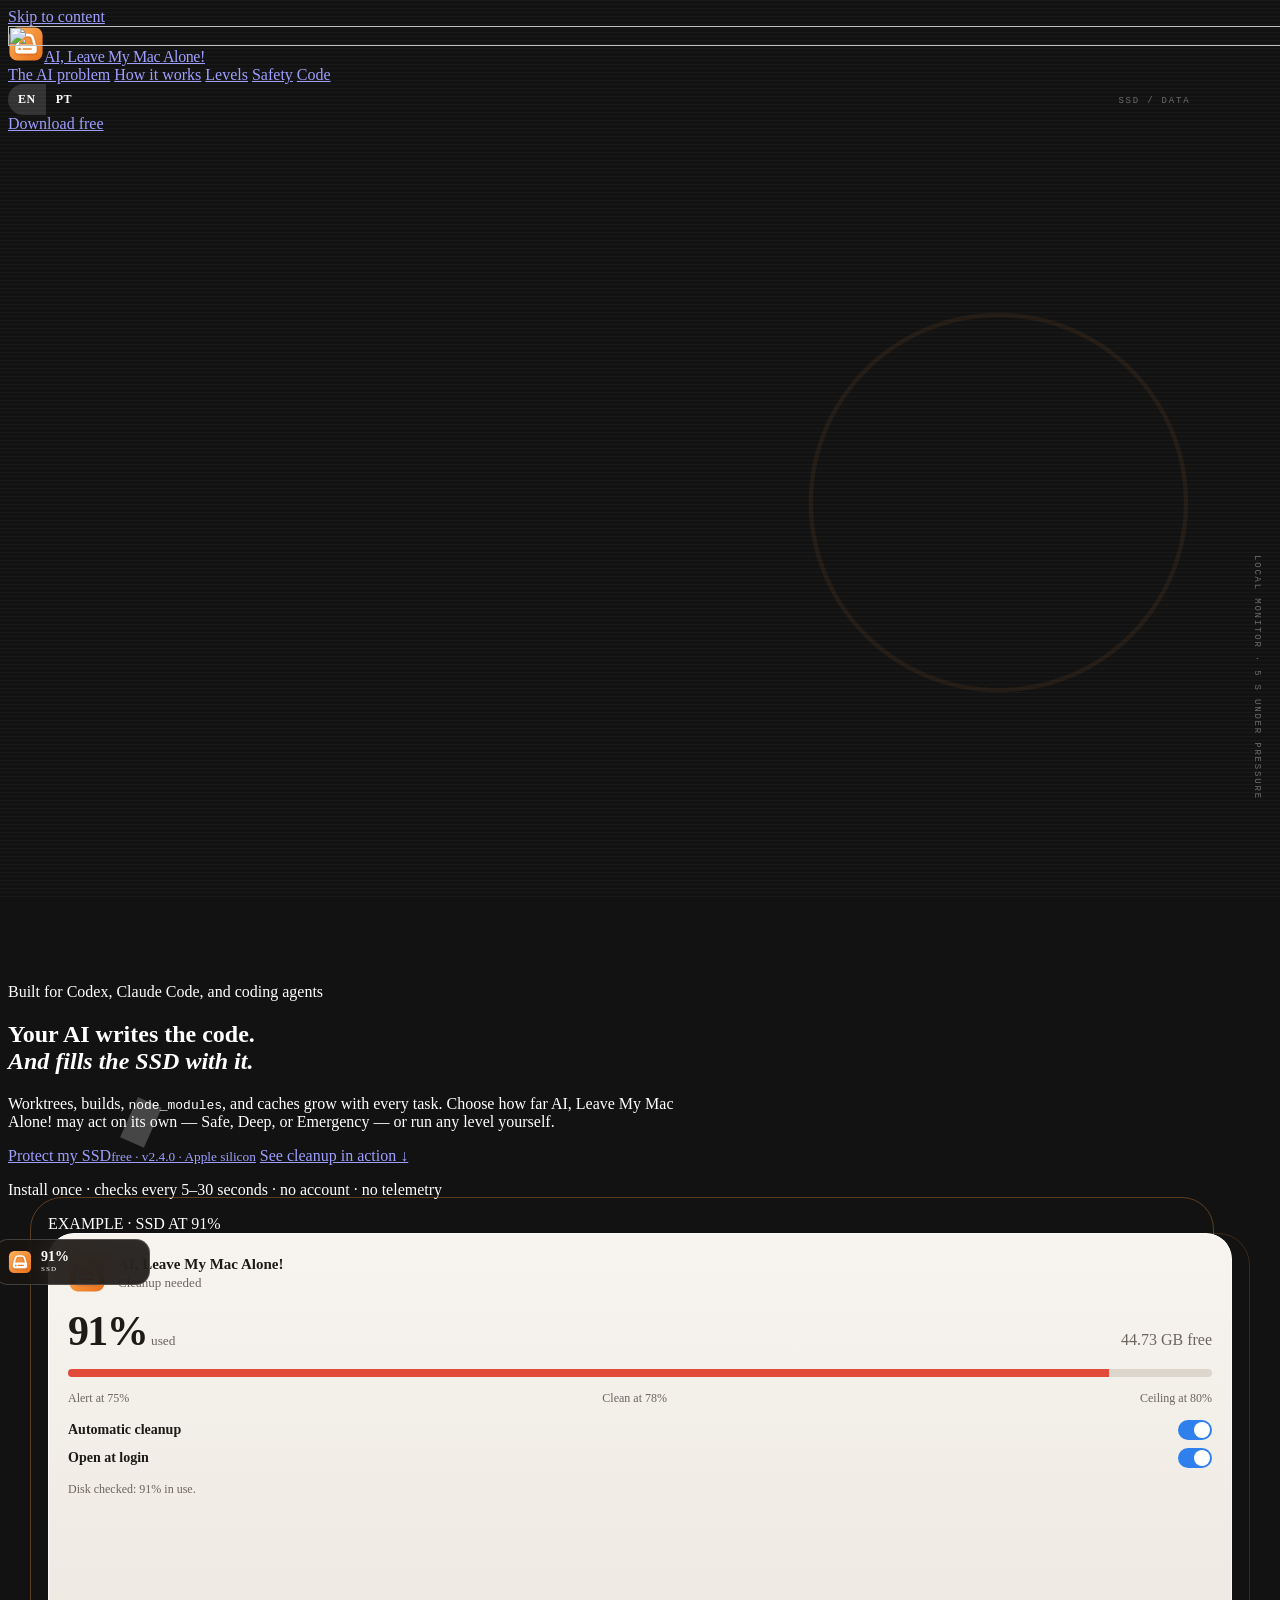
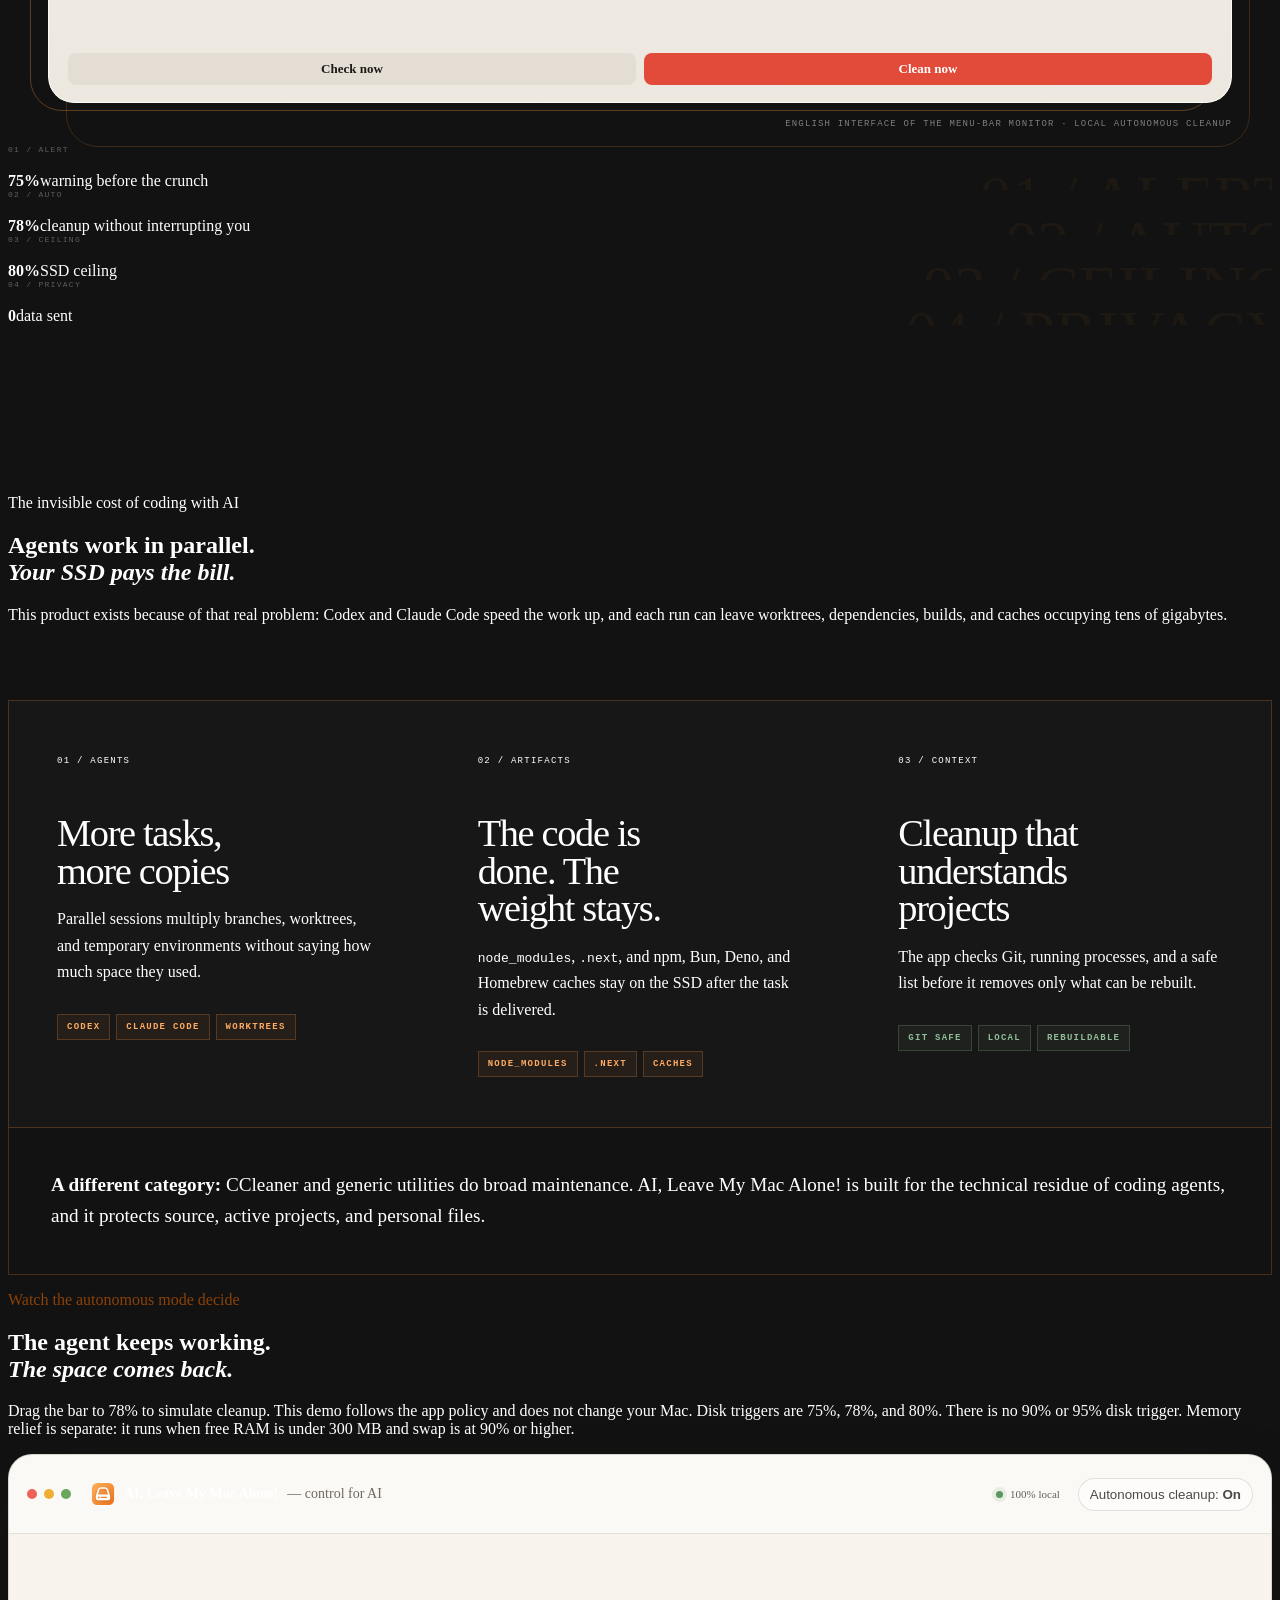
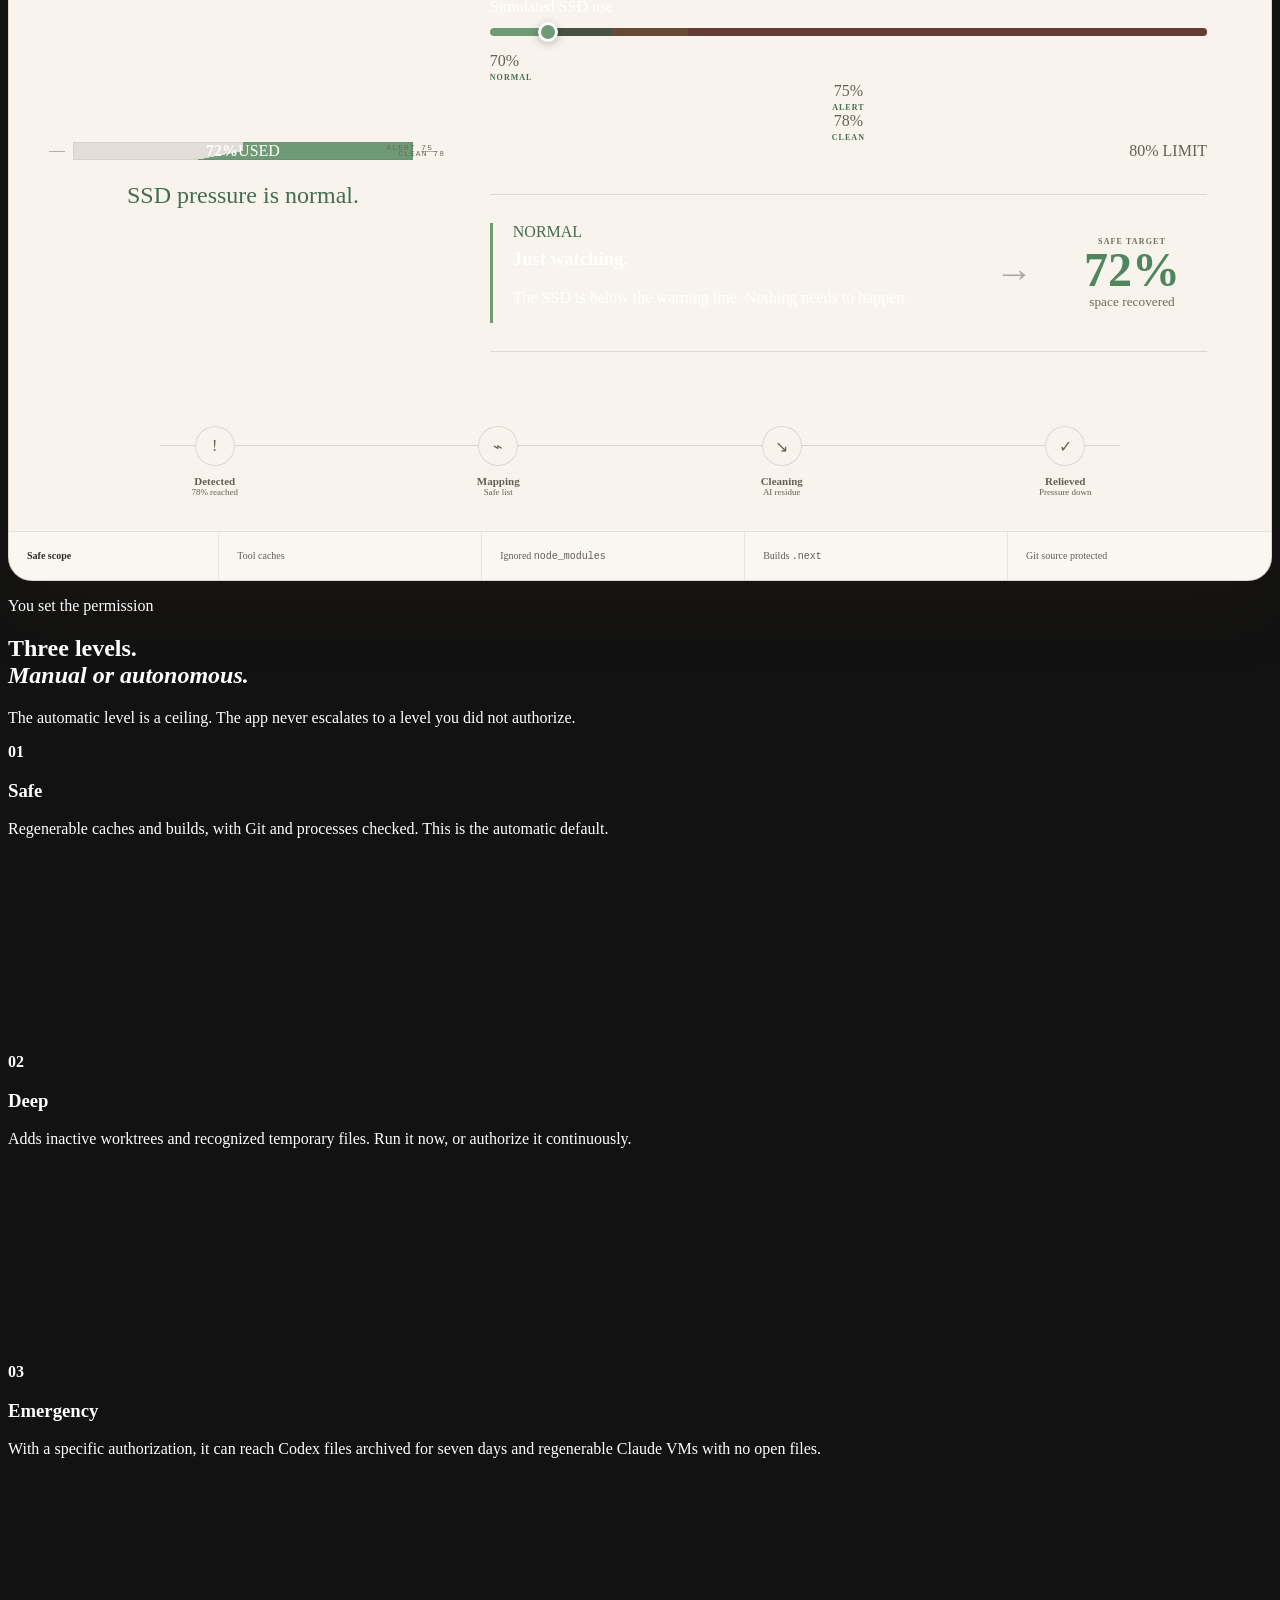
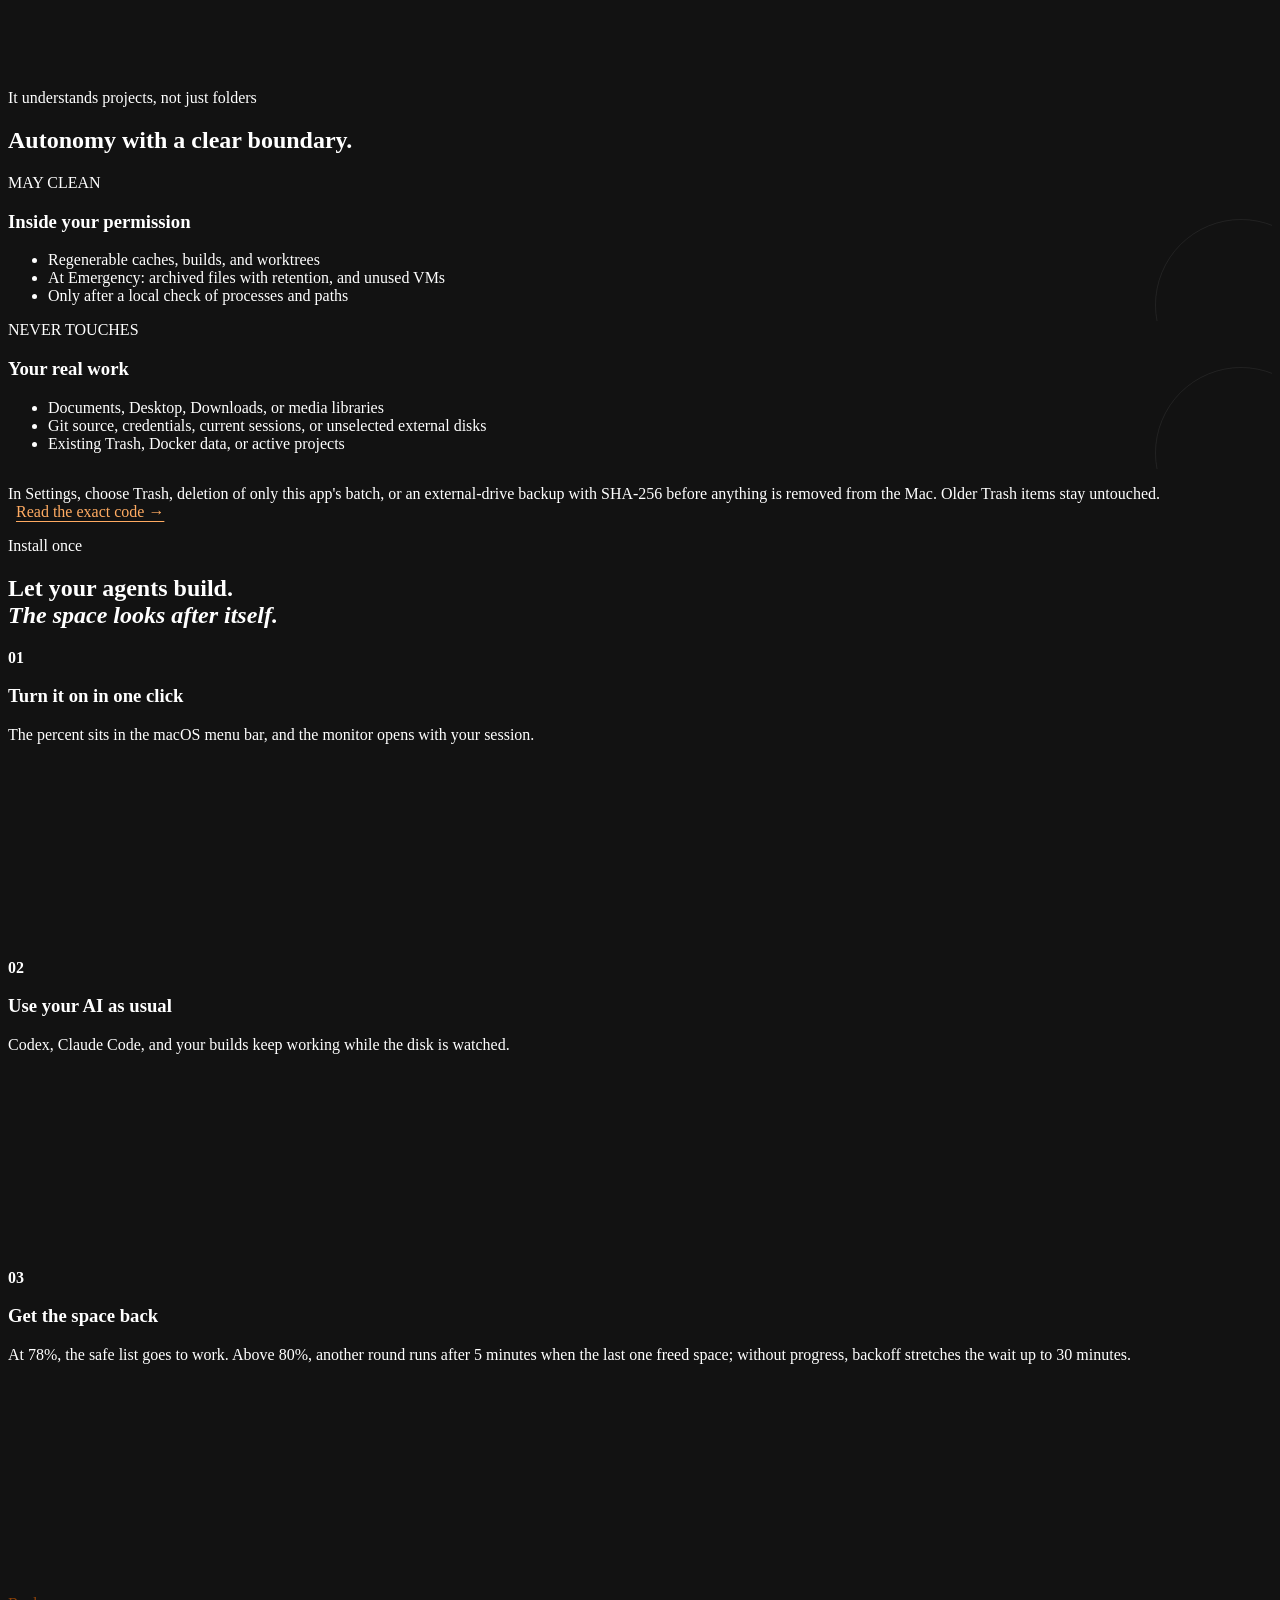
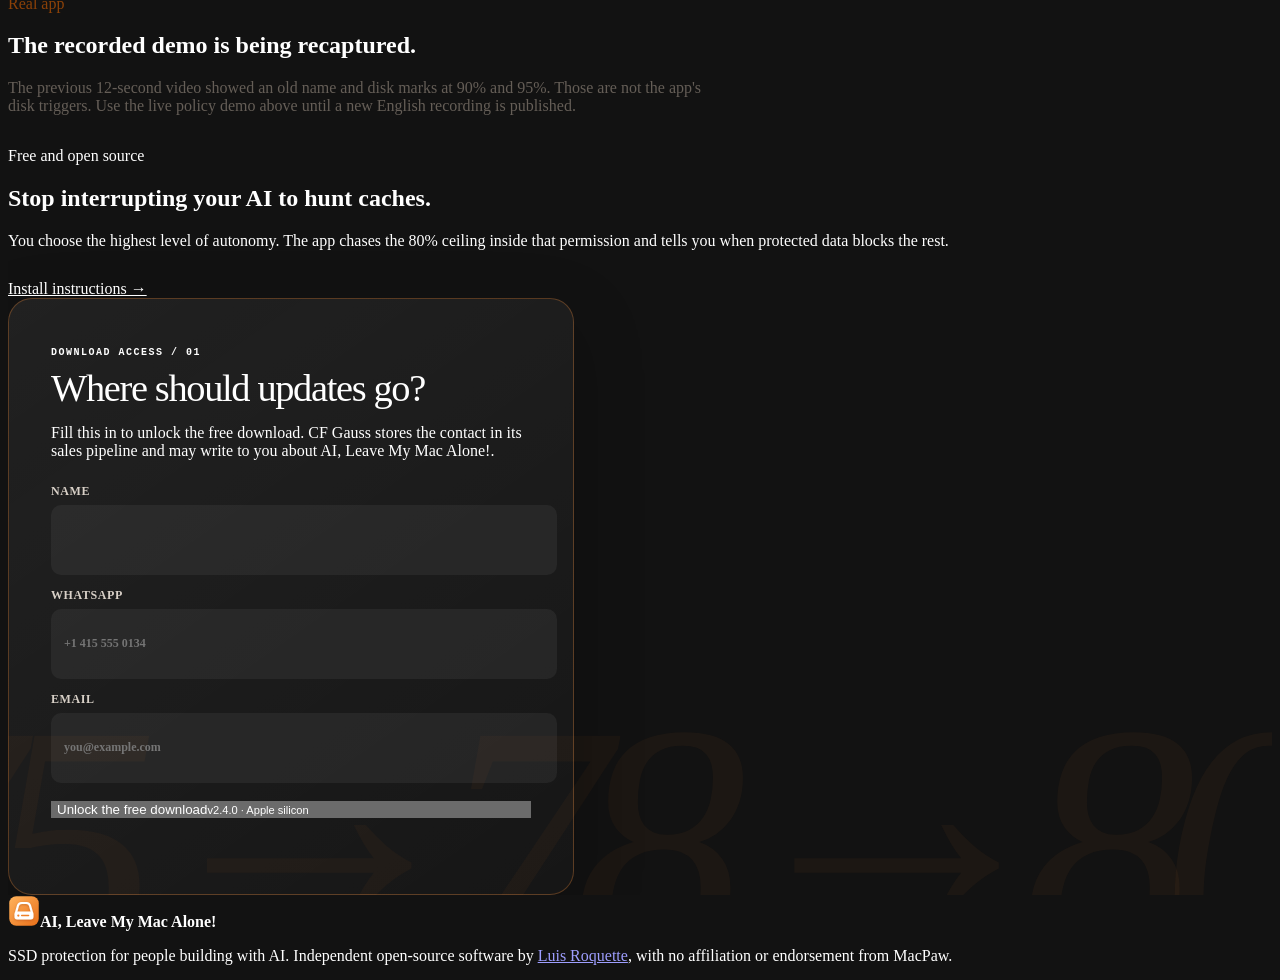
==== commit 62fa6a96: "Show 2.4.0 publicly and keep notarized releases from the tag workflow" ====
--- a/docs/index.html
+++ b/docs/index.html
@@ -21,7 +21,7 @@
   <link rel="stylesheet" href="polish.css">
   <title>AI, Leave My Mac Alone! — SSD protection for people building with AI</title>
   <script type="application/ld+json">
-  {"@context":"https://schema.org","@type":"SoftwareApplication","name":"AI, Leave My Mac Alone!","operatingSystem":"macOS 14 or later on Apple silicon","applicationCategory":"UtilitiesApplication","softwareVersion":"2.3.1","description":"Autonomous SSD protection for people using Codex, Claude Code, and coding agents. Three cleanup levels with explicit permission. Warns at 75% disk, cleans at 78%, and aims for an 80% ceiling.","downloadUrl":"https://luisroquette-labs.github.io/ai-leave-my-mac-alone/#download","license":"https://opensource.org/license/mit","offers":{"@type":"Offer","price":"0","priceCurrency":"USD"},"author":{"@type":"Person","name":"Luis Roquette","url":"https://github.com/luisroquette"},"inLanguage":["en","pt-BR"]}
+  {"@context":"https://schema.org","@type":"SoftwareApplication","name":"AI, Leave My Mac Alone!","operatingSystem":"macOS 14 or later on Apple silicon","applicationCategory":"UtilitiesApplication","softwareVersion":"2.4.0","description":"Autonomous SSD protection for people using Codex, Claude Code, and coding agents. Three cleanup levels with explicit permission. Warns at 75% disk, cleans at 78%, and aims for an 80% ceiling.","downloadUrl":"https://luisroquette-labs.github.io/ai-leave-my-mac-alone/#download","license":"https://opensource.org/license/mit","offers":{"@type":"Offer","price":"0","priceCurrency":"USD"},"author":{"@type":"Person","name":"Luis Roquette","url":"https://github.com/luisroquette"},"inLanguage":["en","pt-BR"]}
   </script>
 </head>
 <body>
@@ -53,7 +53,7 @@
         <h1 data-i18n-html="hero.title">Your AI writes the code.<br><em>And fills the SSD with it.</em></h1>
         <p class="lede" data-i18n-html="hero.lede">Worktrees, builds, <code>node_modules</code>, and caches grow with every task. Choose how far AI, Leave My Mac Alone! may act on its own — Safe, Deep, or Emergency — or run any level yourself.</p>
         <div class="actions">
-          <a class="button primary" href="#download" data-download-cta><span data-i18n="hero.cta">Protect my SSD</span><small>free · v2.3.1 · Apple silicon</small></a>
+          <a class="button primary" href="#download" data-download-cta><span data-i18n="hero.cta">Protect my SSD</span><small>free · v2.4.0 · Apple silicon</small></a>
           <a class="button secondary" href="#demo" data-i18n="hero.secondary">See cleanup in action ↓</a>
         </div>
         <p class="micro" data-i18n="hero.micro">Install once · checks every 5–30 seconds · no account · no telemetry</p>
@@ -211,7 +211,7 @@
             <label><span data-i18n="form.whatsapp">WhatsApp</span><input name="whatsapp" type="tel" inputmode="tel" autocomplete="tel" minlength="10" maxlength="20" placeholder="+1 415 555 0134" required></label>
             <label><span data-i18n="form.email">Email</span><input name="email" type="email" autocomplete="email" maxlength="120" placeholder="you@example.com" required></label>
             <label class="lead-honeypot" aria-hidden="true">Website<input name="website" tabindex="-1" autocomplete="off"></label>
-            <button class="button primary" type="submit"><span data-i18n="form.submit">Unlock the free download</span><small>v2.3.1 · Apple silicon</small></button>
+            <button class="button primary" type="submit"><span data-i18n="form.submit">Unlock the free download</span><small>v2.4.0 · Apple silicon</small></button>
             <p class="form-status" data-form-status role="status" aria-live="polite"></p>
           </form>
         </div>
@@ -219,7 +219,7 @@
           <span class="gate-code">ACCESS UNLOCKED / 02</span>
           <h3 data-i18n="ready.title">Your download is ready.</h3>
           <p data-i18n="ready.copy">Your contact was saved. The ZIP contains the macOS app.</p>
-          <a class="button primary" data-download-link href="#"><span data-i18n="ready.button">Download AI, Leave My Mac Alone!</span><small>Free · v2.3.1</small></a>
+          <a class="button primary" data-download-link href="#"><span data-i18n="ready.button">Download AI, Leave My Mac Alone!</span><small>Free · v2.4.0</small></a>
         </div>
       </div>
     </section>
--- a/docs/polish.css
+++ b/docs/polish.css
@@ -1,4 +1,3 @@
-/* Editorial systems layer: deliberate tension between a quiet Mac utility and a precise instrument panel. */
 :root {
   --hairline: rgba(255, 255, 255, 0.14);
   --orange-soft: #ffab62;
